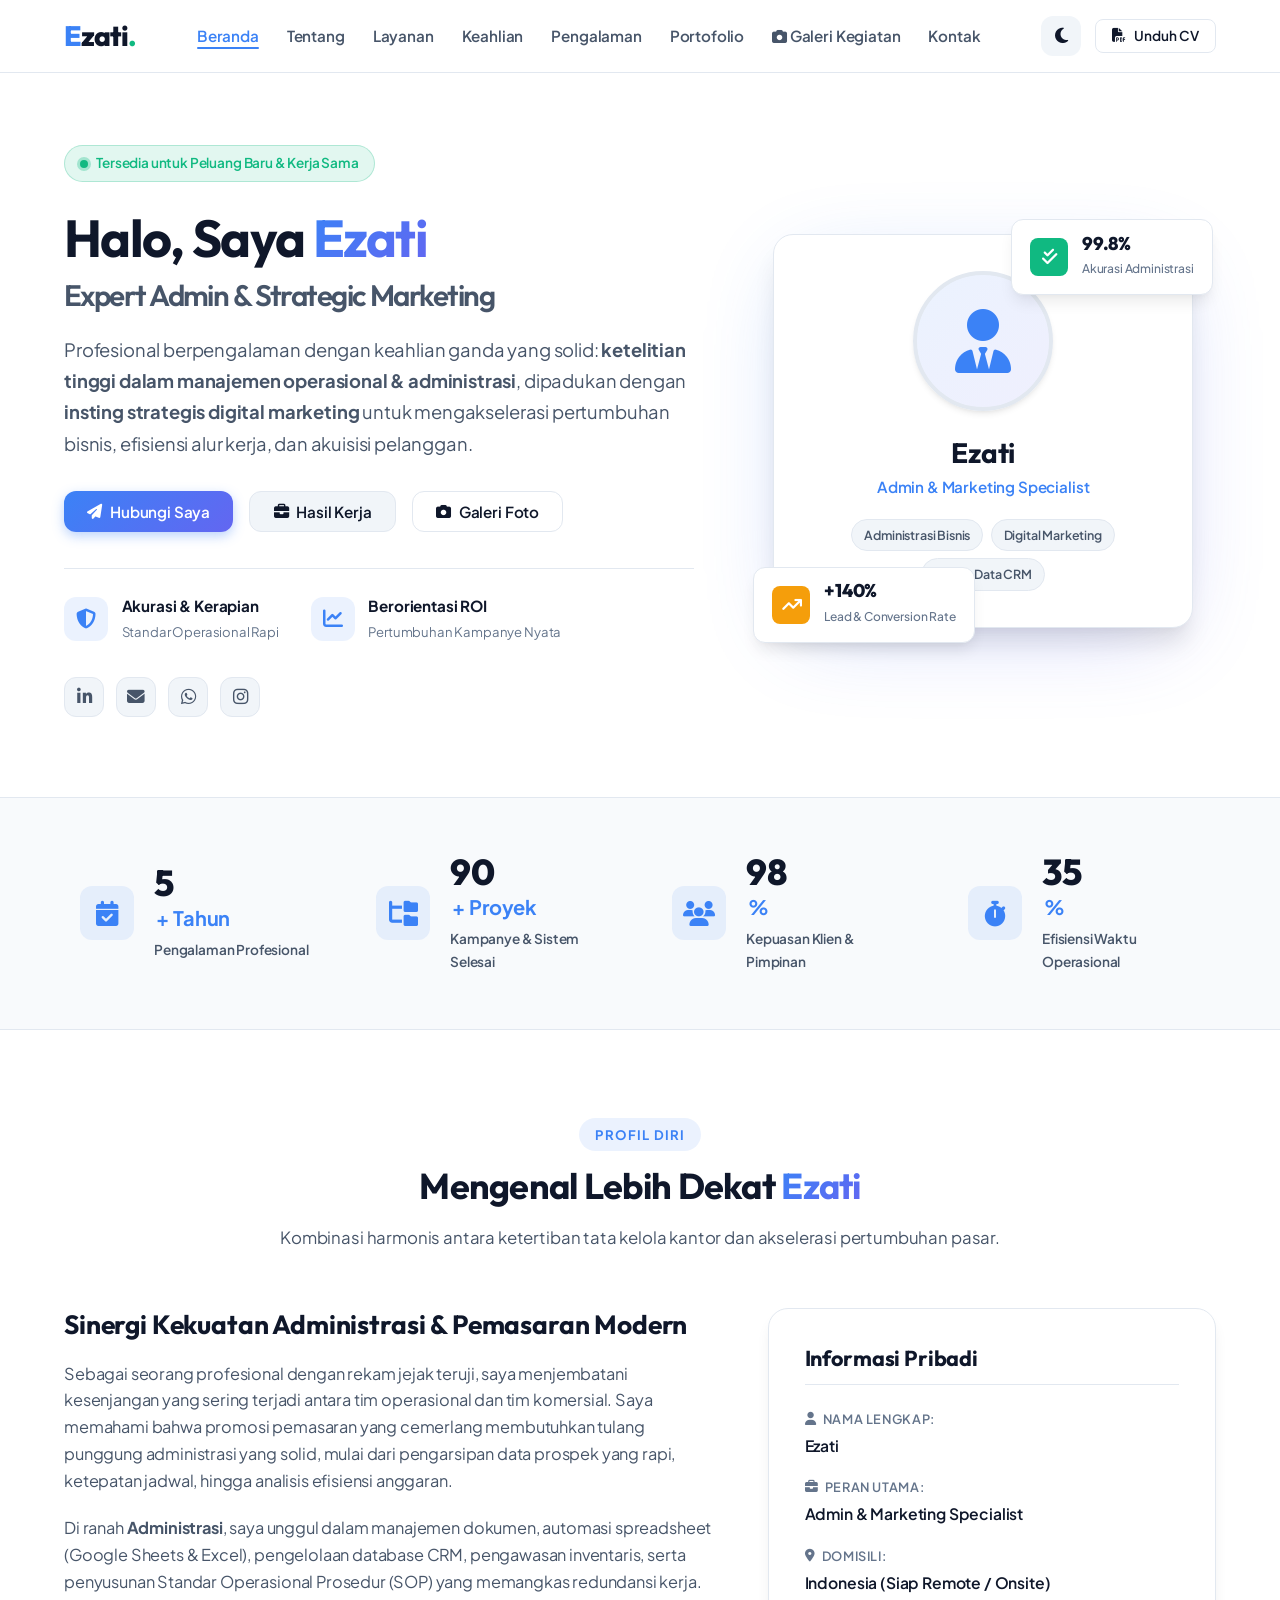
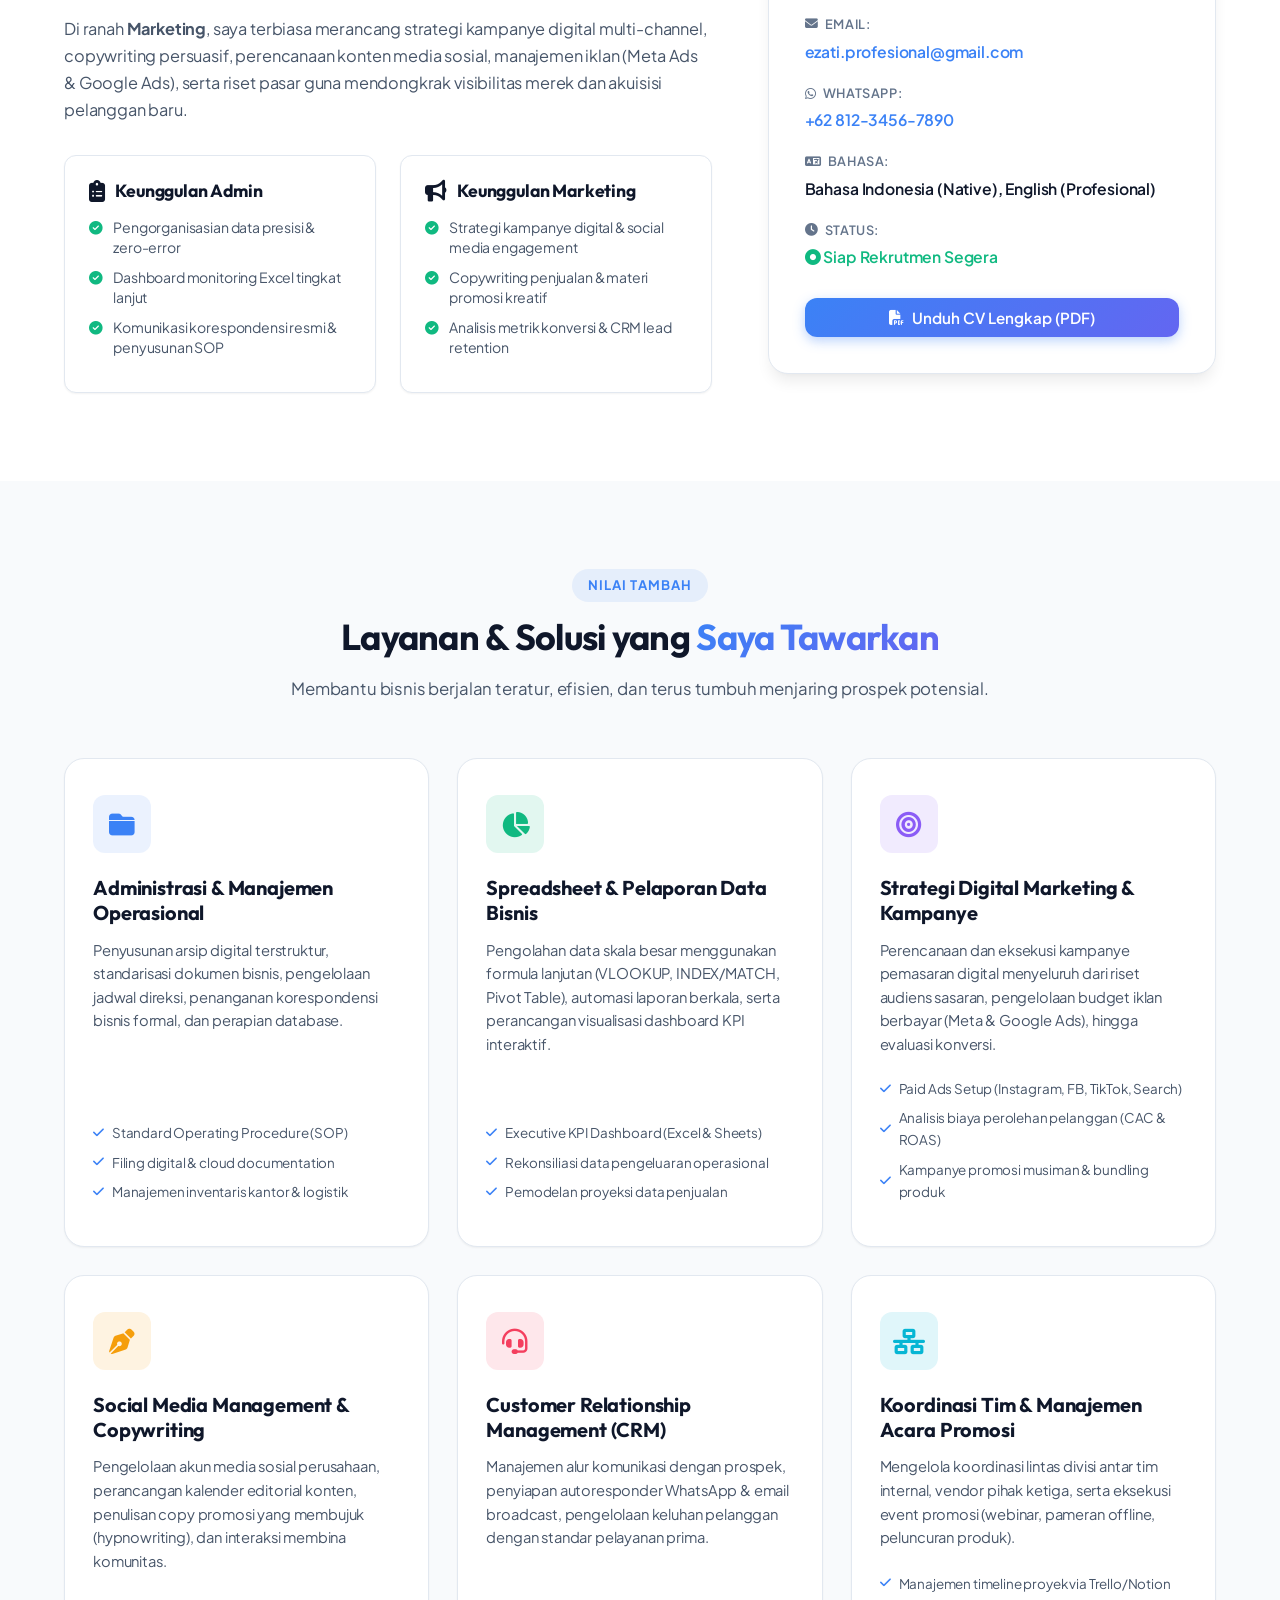
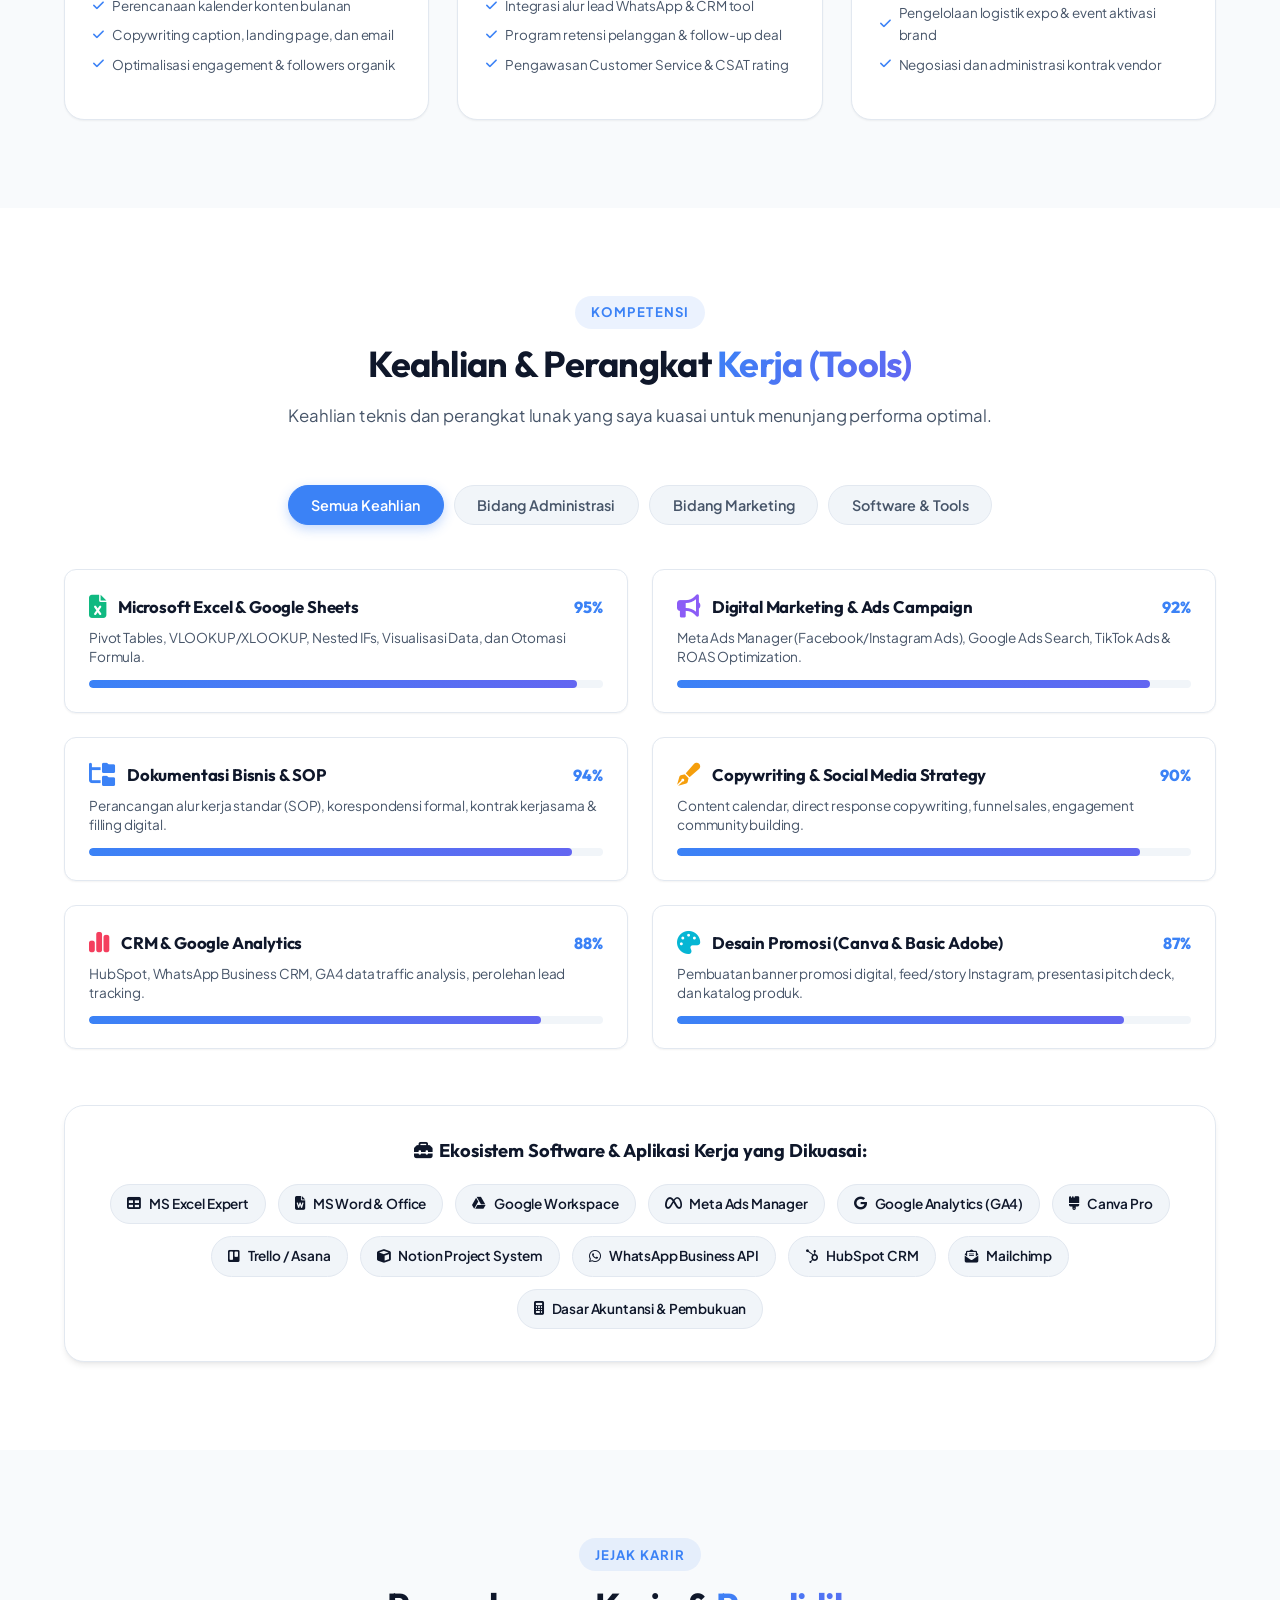
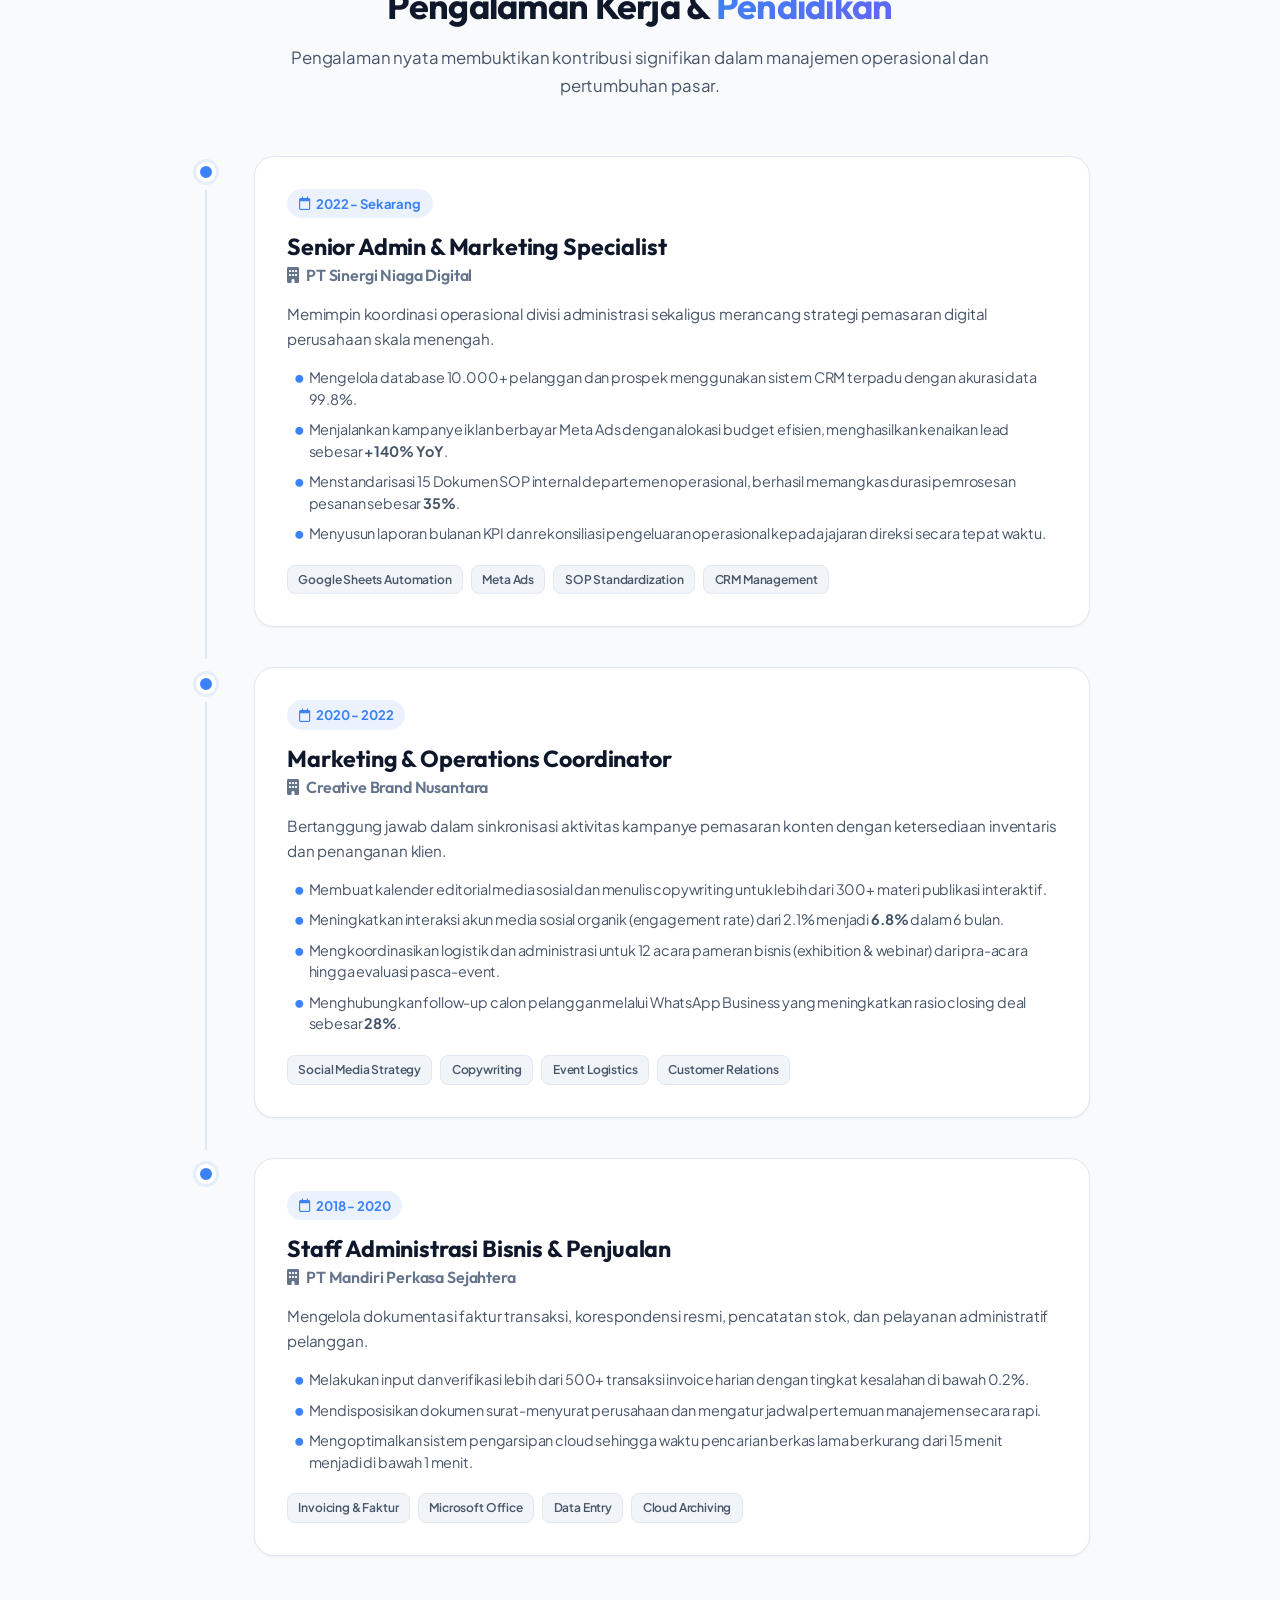
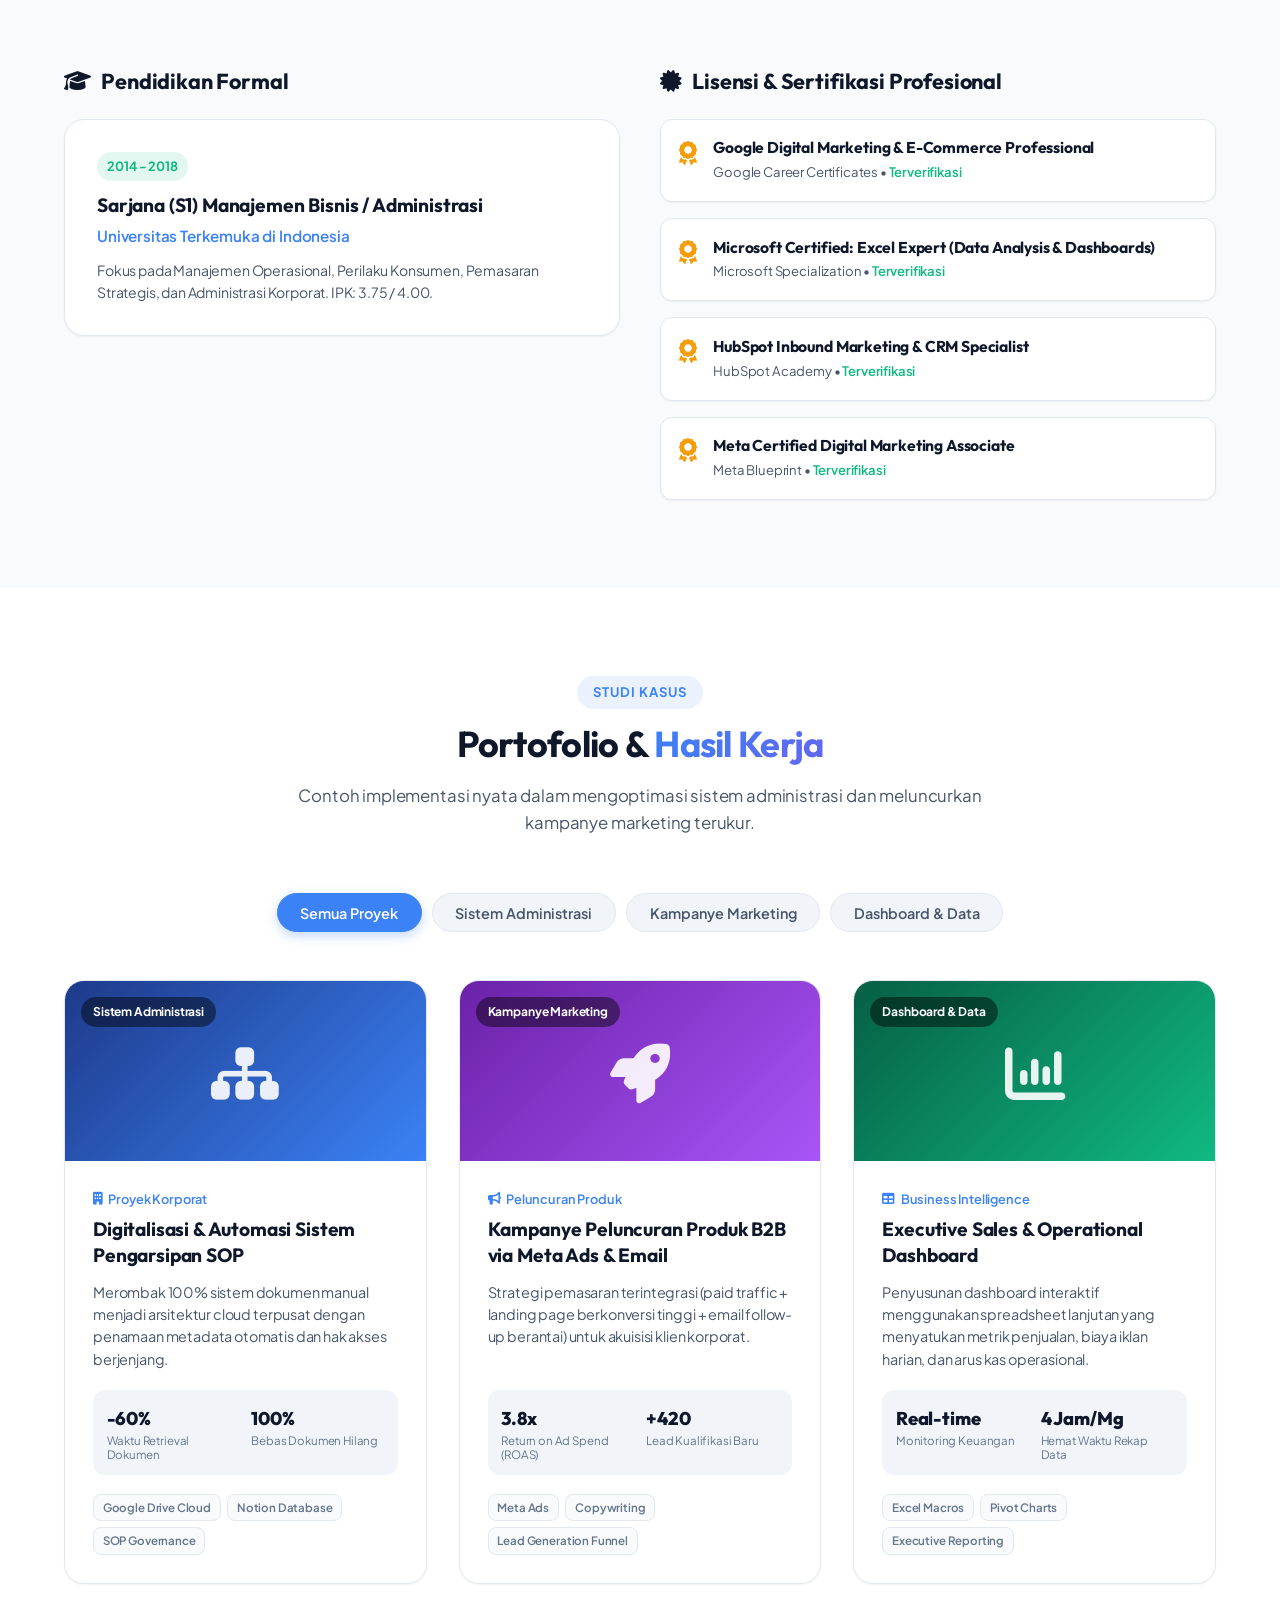
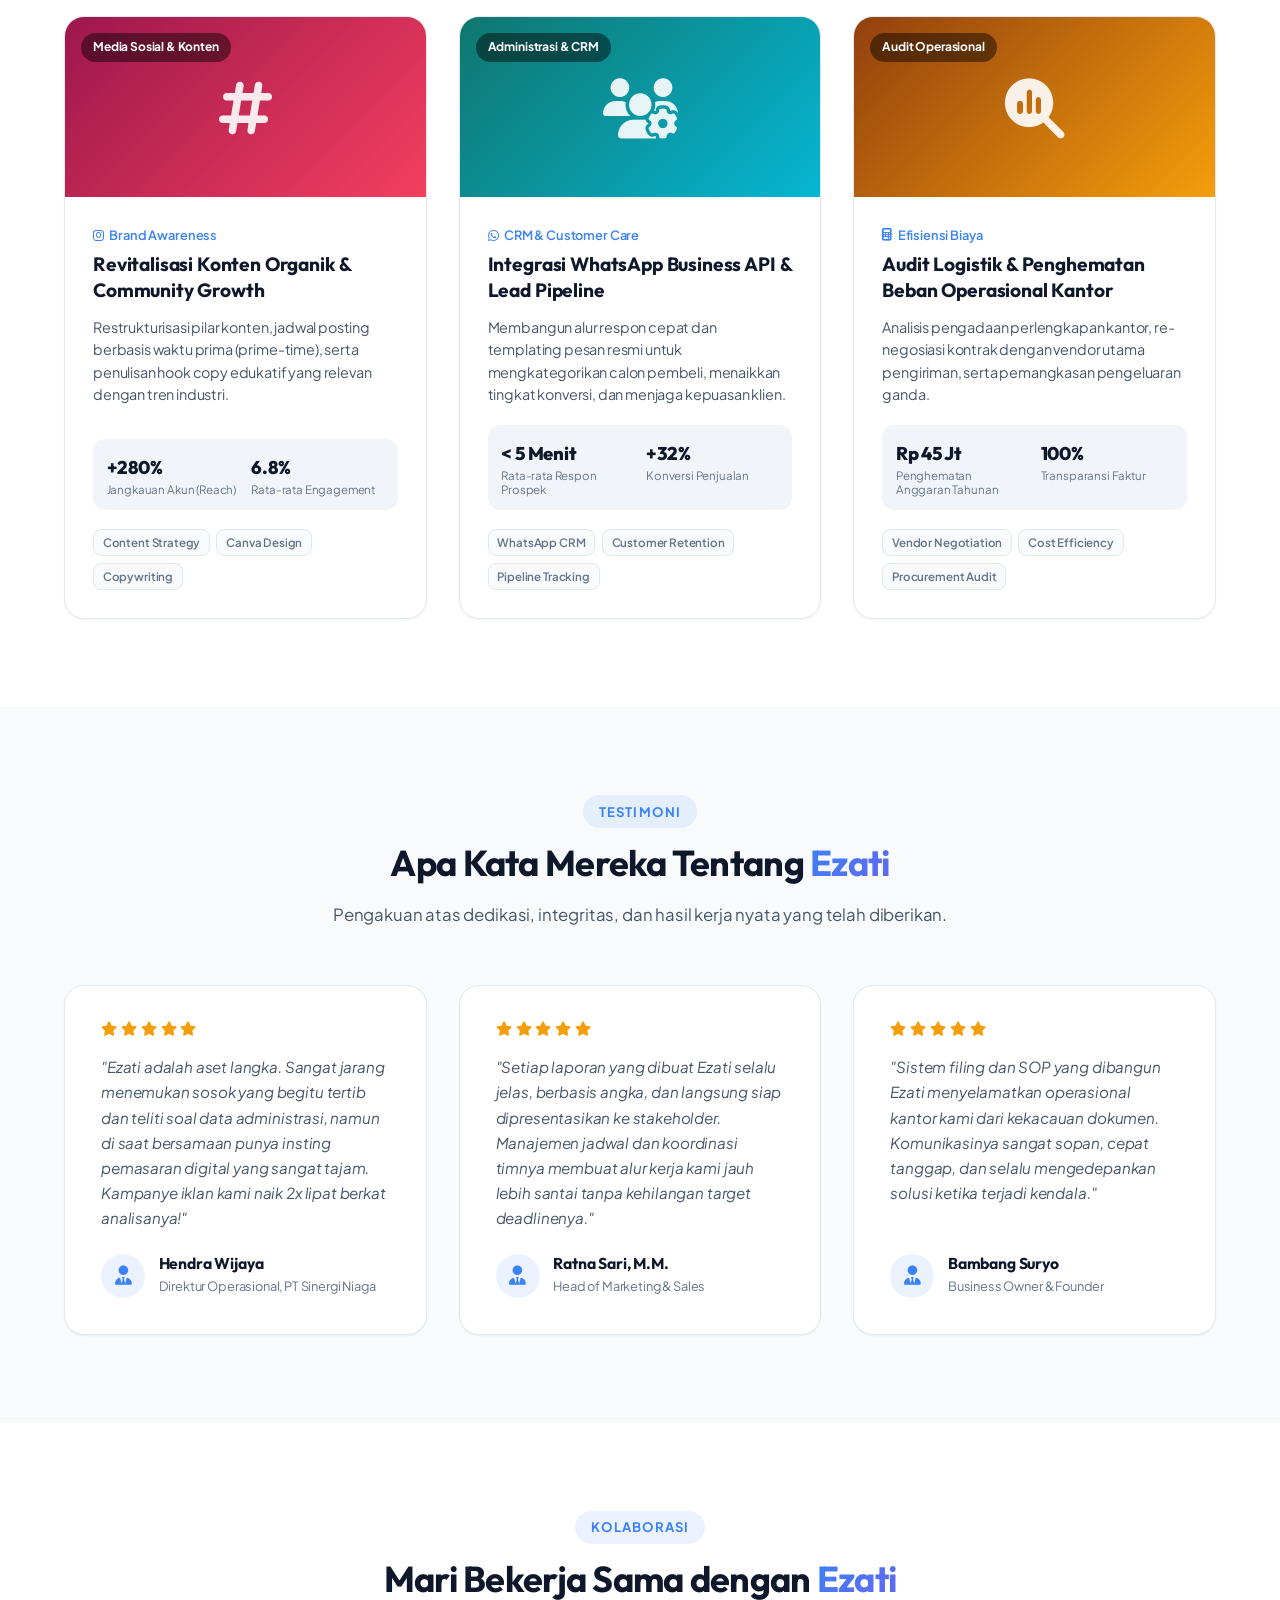
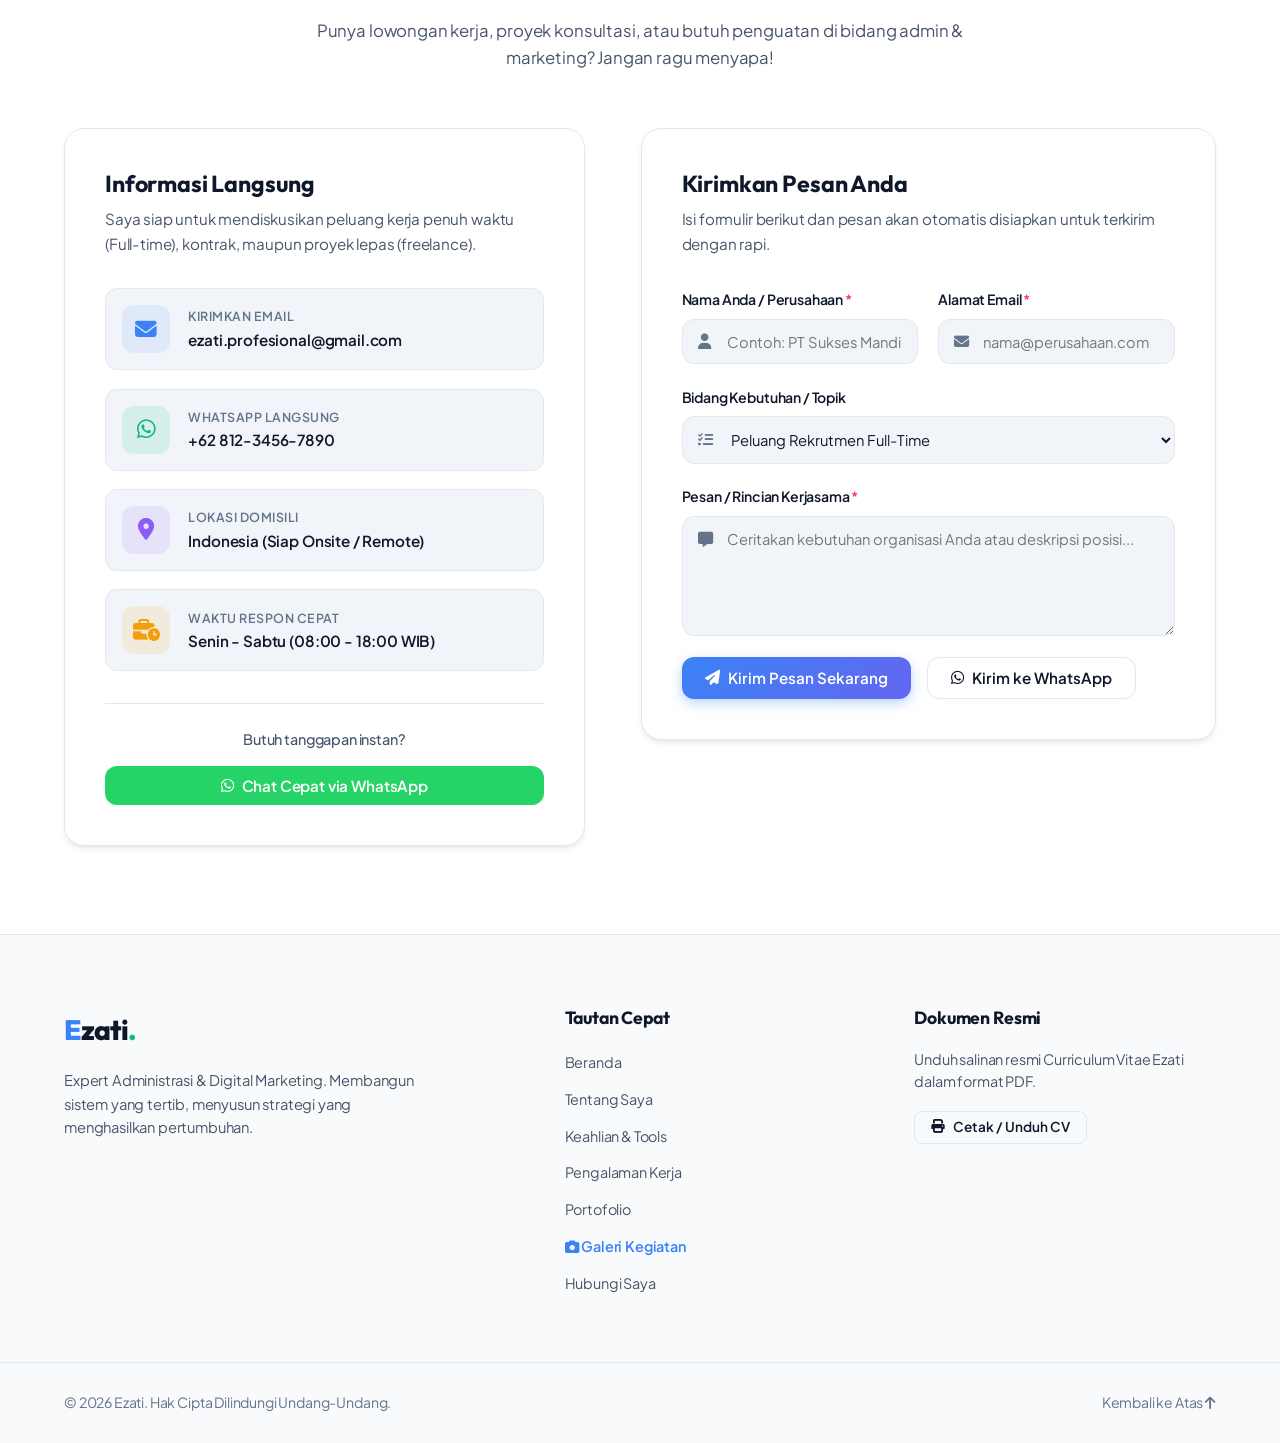
==== index.html @ 10acccd4 "Initial commit: Website CV & Galeri Kegiatan Ezati (Admin & Marketing Specialist)" ====
<!DOCTYPE html>
<html lang="id">
<head>
  <meta charset="UTF-8">
  <meta name="viewport" content="width=device-width, initial-scale=1.0">
  <meta name="description" content="Curriculum Vitae & Portofolio Profesional Ezati - Expert Bidang Administrasi dan Digital Marketing.">
  <meta name="keywords" content="Ezati, CV Ezati, Admin Specialist, Marketing Expert, Portofolio Admin, Digital Marketing Indonesia">
  <meta name="author" content="Ezati">
  <title>Ezati | Expert Admin & Marketing Specialist</title>

  <!-- Favicon -->
  <link rel="icon" href="data:image/svg+xml,<svg xmlns=%22http://www.w3.org/2000/svg%22 viewBox=%220 0 100 100%22><text y=%22.9em%22 font-size=%2290%22>💼</text></svg>">

  <!-- Google Fonts: Plus Jakarta Sans & Outfit -->
  <link rel="preconnect" href="https://fonts.googleapis.com">
  <link rel="preconnect" href="https://fonts.gstatic.com" crossorigin>
  <link href="https://fonts.googleapis.com/css2?family=Outfit:wght@500;600;700;800&family=Plus+Jakarta+Sans:wght@300;400;500;600;700&display=swap" rel="stylesheet">

  <!-- Font Awesome Icons CDN -->
  <link rel="stylesheet" href="https://cdnjs.cloudflare.com/ajax/libs/font-awesome/6.5.1/css/all.min.css" integrity="sha512-DTOQO9RWCH3ppGqcWaEA1BIZOC6xxalwEsw9c2QQeAIftl+Vegovlnee1c9QX4TctnWMn13TZye+giMm8e2LwA==" crossorigin="anonymous" referrerpolicy="no-referrer" />

  <!-- Custom CSS -->
  <link rel="stylesheet" href="css/style.css">
</head>
<body data-theme="light">

  <!-- Reading Progress Bar -->
  <div id="scroll-progress" class="scroll-progress"></div>

  <!-- Navbar -->
  <header class="header" id="header">
    <div class="container nav-container">
      <a href="#hero" class="brand-logo">
        <span class="logo-accent">E</span>zati<span class="logo-dot">.</span>
      </a>

      <!-- Navigation Links -->
      <nav class="nav-menu" id="nav-menu">
        <ul class="nav-list">
          <li class="nav-item"><a href="#hero" class="nav-link active">Beranda</a></li>
          <li class="nav-item"><a href="#tentang" class="nav-link">Tentang</a></li>
          <li class="nav-item"><a href="#layanan" class="nav-link">Layanan</a></li>
          <li class="nav-item"><a href="#keahlian" class="nav-link">Keahlian</a></li>
          <li class="nav-item"><a href="#pengalaman" class="nav-link">Pengalaman</a></li>
          <li class="nav-item"><a href="#portofolio" class="nav-link">Portofolio</a></li>
          <li class="nav-item"><a href="galeri.html" class="nav-link"><i class="fa-solid fa-camera"></i> Galeri Kegiatan</a></li>
          <li class="nav-item"><a href="#kontak" class="nav-link">Kontak</a></li>
        </ul>
      </nav>

      <!-- Action Buttons & Theme Switch -->
      <div class="nav-actions">
        <button id="theme-toggle" class="theme-toggle-btn" aria-label="Ganti Mode Gelap/Terang" title="Ubah Tema">
          <i class="fa-solid fa-moon icon-moon"></i>
          <i class="fa-solid fa-sun icon-sun"></i>
        </button>

        <button onclick="window.print()" class="btn btn-outline btn-sm print-cv-btn" title="Cetak atau Unduh PDF">
          <i class="fa-solid fa-file-pdf"></i>
          <span>Unduh CV</span>
        </button>

        <button class="menu-toggle-btn" id="menu-toggle" aria-label="Toggle menu navigasi">
          <i class="fa-solid fa-bars icon-bars"></i>
          <i class="fa-solid fa-xmark icon-close"></i>
        </button>
      </div>
    </div>
  </header>

  <main>
    <!-- Hero Section -->
    <section class="section hero" id="hero">
      <div class="container hero-container">
        <div class="hero-content">
          <div class="badge-status">
            <span class="status-indicator"></span>
            <span>Tersedia untuk Peluang Baru & Kerja Sama</span>
          </div>

          <h1 class="hero-title">
            Halo, Saya <span class="gradient-text">Ezati</span><br>
            <span class="title-sub">Expert Admin & Strategic Marketing</span>
          </h1>

          <p class="hero-description">
            Profesional berpengalaman dengan keahlian ganda yang solid: <strong>ketelitian tinggi dalam manajemen operasional & administrasi</strong>, dipadukan dengan <strong>insting strategis digital marketing</strong> untuk mengakselerasi pertumbuhan bisnis, efisiensi alur kerja, dan akuisisi pelanggan.
          </p>

          <div class="hero-cta">
            <a href="#kontak" class="btn btn-primary">
              <i class="fa-solid fa-paper-plane"></i>
              <span>Hubungi Saya</span>
            </a>
            <a href="#portofolio" class="btn btn-secondary">
              <i class="fa-solid fa-briefcase"></i>
              <span>Hasil Kerja</span>
            </a>
            <a href="galeri.html" class="btn btn-outline">
              <i class="fa-solid fa-camera"></i>
              <span>Galeri Foto</span>
            </a>
            <button onclick="window.print()" class="btn btn-outline print-cv-mobile">
              <i class="fa-solid fa-download"></i>
              <span>Unduh CV (PDF)</span>
            </button>
          </div>

          <!-- Hero Highlights / Quick Stats -->
          <div class="hero-highlights">
            <div class="highlight-item">
              <div class="highlight-icon"><i class="fa-solid fa-shield-halved"></i></div>
              <div>
                <strong>Akurasi & Kerapian</strong>
                <span>Standar Operasional Rapi</span>
              </div>
            </div>
            <div class="highlight-item">
              <div class="highlight-icon"><i class="fa-solid fa-chart-line"></i></div>
              <div>
                <strong>Berorientasi ROI</strong>
                <span>Pertumbuhan Kampanye Nyata</span>
              </div>
            </div>
          </div>

          <!-- Social Links -->
          <div class="social-links hero-social">
            <a href="https://linkedin.com" target="_blank" rel="noopener" aria-label="LinkedIn" title="LinkedIn Ezati"><i class="fa-brands fa-linkedin-in"></i></a>
            <a href="mailto:ezati.profesional@gmail.com" aria-label="Email" title="Email Ezati"><i class="fa-solid fa-envelope"></i></a>
            <a href="https://wa.me/6281234567890" target="_blank" rel="noopener" aria-label="WhatsApp" title="WhatsApp Ezati"><i class="fa-brands fa-whatsapp"></i></a>
            <a href="https://instagram.com" target="_blank" rel="noopener" aria-label="Instagram" title="Instagram Ezati"><i class="fa-brands fa-instagram"></i></a>
          </div>
        </div>

        <!-- Hero Visual / Avatar Card -->
        <div class="hero-visual">
          <div class="avatar-card-wrapper">
            <div class="avatar-backdrop"></div>
            <div class="avatar-card">
              <div class="avatar-graphic">
                <div class="avatar-circle">
                  <i class="fa-solid fa-user-tie avatar-placeholder-icon"></i>
                </div>
              </div>
              <div class="avatar-info">
                <h2 class="avatar-name">Ezati</h2>
                <p class="avatar-role">Admin & Marketing Specialist</p>
                <div class="avatar-tags">
                  <span class="tag">Administrasi Bisnis</span>
                  <span class="tag">Digital Marketing</span>
                  <span class="tag">SOP & Data CRM</span>
                </div>
              </div>
            </div>

            <!-- Floating Badges -->
            <div class="floating-badge badge-top-right">
              <div class="badge-icon bg-emerald"><i class="fa-solid fa-check-double"></i></div>
              <div class="badge-text">
                <span class="badge-number">99.8%</span>
                <span class="badge-label">Akurasi Administrasi</span>
              </div>
            </div>

            <div class="floating-badge badge-bottom-left">
              <div class="badge-icon bg-amber"><i class="fa-solid fa-arrow-trend-up"></i></div>
              <div class="badge-text">
                <span class="badge-number">+140%</span>
                <span class="badge-label">Lead & Conversion Rate</span>
              </div>
            </div>
          </div>
        </div>
      </div>
    </section>

    <!-- Stat Counter Section -->
    <section class="section stats-bar">
      <div class="container stats-grid">
        <div class="stat-card">
          <div class="stat-icon"><i class="fa-solid fa-calendar-check"></i></div>
          <div class="stat-info">
            <h3 class="stat-number" data-target="5">0</h3>
            <span class="stat-suffix">+ Tahun</span>
            <p class="stat-label">Pengalaman Profesional</p>
          </div>
        </div>
        <div class="stat-card">
          <div class="stat-icon"><i class="fa-solid fa-folder-tree"></i></div>
          <div class="stat-info">
            <h3 class="stat-number" data-target="90">0</h3>
            <span class="stat-suffix">+ Proyek</span>
            <p class="stat-label">Kampanye & Sistem Selesai</p>
          </div>
        </div>
        <div class="stat-card">
          <div class="stat-icon"><i class="fa-solid fa-users"></i></div>
          <div class="stat-info">
            <h3 class="stat-number" data-target="98">0</h3>
            <span class="stat-suffix">%</span>
            <p class="stat-label">Kepuasan Klien & Pimpinan</p>
          </div>
        </div>
        <div class="stat-card">
          <div class="stat-icon"><i class="fa-solid fa-stopwatch"></i></div>
          <div class="stat-info">
            <h3 class="stat-number" data-target="35">0</h3>
            <span class="stat-suffix">%</span>
            <p class="stat-label">Efisiensi Waktu Operasional</p>
          </div>
        </div>
      </div>
    </section>

    <!-- About Section (Tentang Saya) -->
    <section class="section tentang" id="tentang">
      <div class="container">
        <div class="section-header">
          <span class="section-tag">Profil Diri</span>
          <h2 class="section-title">Mengenal Lebih Dekat <span class="gradient-text">Ezati</span></h2>
          <p class="section-subtitle">Kombinasi harmonis antara ketertiban tata kelola kantor dan akselerasi pertumbuhan pasar.</p>
        </div>

        <div class="about-grid">
          <div class="about-narrative">
            <h3 class="narrative-heading">
              Sinergi Kekuatan Administrasi & Pemasaran Modern
            </h3>
            <p>
              Sebagai seorang profesional dengan rekam jejak teruji, saya menjembatani kesenjangan yang sering terjadi antara tim operasional dan tim komersial. Saya memahami bahwa promosi pemasaran yang cemerlang membutuhkan tulang punggung administrasi yang solid, mulai dari pengarsipan data prospek yang rapi, ketepatan jadwal, hingga analisis efisiensi anggaran.
            </p>
            <p>
              Di ranah <strong>Administrasi</strong>, saya unggul dalam manajemen dokumen, automasi spreadsheet (Google Sheets & Excel), pengelolaan database CRM, pengawasan inventaris, serta penyusunan Standar Operasional Prosedur (SOP) yang memangkas redundansi kerja.
            </p>
            <p>
              Di ranah <strong>Marketing</strong>, saya terbiasa merancang strategi kampanye digital multi-channel, copywriting persuasif, perencanaan konten media sosial, manajemen iklan (Meta Ads & Google Ads), serta riset pasar guna mendongkrak visibilitas merek dan akuisisi pelanggan baru.
            </p>

            <div class="dual-strengths">
              <div class="strength-card">
                <div class="strength-head">
                  <i class="fa-solid fa-clipboard-list text-primary"></i>
                  <h4>Keunggulan Admin</h4>
                </div>
                <ul>
                  <li><i class="fa-solid fa-circle-check"></i> Pengorganisasian data presisi & zero-error</li>
                  <li><i class="fa-solid fa-circle-check"></i> Dashboard monitoring Excel tingkat lanjut</li>
                  <li><i class="fa-solid fa-circle-check"></i> Komunikasi korespondensi resmi & penyusunan SOP</li>
                </ul>
              </div>

              <div class="strength-card">
                <div class="strength-head">
                  <i class="fa-solid fa-bullhorn text-secondary"></i>
                  <h4>Keunggulan Marketing</h4>
                </div>
                <ul>
                  <li><i class="fa-solid fa-circle-check"></i> Strategi kampanye digital & social media engagement</li>
                  <li><i class="fa-solid fa-circle-check"></i> Copywriting penjualan & materi promosi kreatif</li>
                  <li><i class="fa-solid fa-circle-check"></i> Analisis metrik konversi & CRM lead retention</li>
                </ul>
              </div>
            </div>
          </div>

          <div class="about-meta-card">
            <div class="meta-card-inner">
              <h3 class="meta-title">Informasi Pribadi</h3>
              <ul class="meta-list">
                <li>
                  <span class="meta-label"><i class="fa-solid fa-user"></i> Nama Lengkap:</span>
                  <span class="meta-value">Ezati</span>
                </li>
                <li>
                  <span class="meta-label"><i class="fa-solid fa-briefcase"></i> Peran Utama:</span>
                  <span class="meta-value">Admin & Marketing Specialist</span>
                </li>
                <li>
                  <span class="meta-label"><i class="fa-solid fa-location-dot"></i> Domisili:</span>
                  <span class="meta-value">Indonesia (Siap Remote / Onsite)</span>
                </li>
                <li>
                  <span class="meta-label"><i class="fa-solid fa-envelope"></i> Email:</span>
                  <span class="meta-value"><a href="mailto:ezati.profesional@gmail.com">ezati.profesional@gmail.com</a></span>
                </li>
                <li>
                  <span class="meta-label"><i class="fa-brands fa-whatsapp"></i> WhatsApp:</span>
                  <span class="meta-value"><a href="https://wa.me/6281234567890">+62 812-3456-7890</a></span>
                </li>
                <li>
                  <span class="meta-label"><i class="fa-solid fa-language"></i> Bahasa:</span>
                  <span class="meta-value">Bahasa Indonesia (Native), English (Profesional)</span>
                </li>
                <li>
                  <span class="meta-label"><i class="fa-solid fa-clock"></i> Status:</span>
                  <span class="meta-value text-success font-bold"><i class="fa-solid fa-circle-dot"></i> Siap Rekrutmen Segera</span>
                </li>
              </ul>

              <div class="meta-cv-action">
                <button onclick="window.print()" class="btn btn-primary btn-block">
                  <i class="fa-solid fa-file-pdf"></i> Unduh CV Lengkap (PDF)
                </button>
              </div>
            </div>
          </div>
        </div>
      </div>
    </section>

    <!-- Services / Layanan Section -->
    <section class="section layanan bg-light" id="layanan">
      <div class="container">
        <div class="section-header">
          <span class="section-tag">Nilai Tambah</span>
          <h2 class="section-title">Layanan & Solusi yang <span class="gradient-text">Saya Tawarkan</span></h2>
          <p class="section-subtitle">Membantu bisnis berjalan teratur, efisien, dan terus tumbuh menjaring prospek potensial.</p>
        </div>

        <div class="services-grid">
          <!-- Service 1 -->
          <div class="service-card">
            <div class="service-icon-wrapper bg-blue-subtle">
              <i class="fa-solid fa-folder-closed service-icon text-blue"></i>
            </div>
            <h3 class="service-title">Administrasi & Manajemen Operasional</h3>
            <p class="service-desc">
              Penyusunan arsip digital terstruktur, standarisasi dokumen bisnis, pengelolaan jadwal direksi, penanganan korespondensi bisnis formal, dan perapian database.
            </p>
            <ul class="service-points">
              <li><i class="fa-solid fa-check"></i> Standard Operating Procedure (SOP)</li>
              <li><i class="fa-solid fa-check"></i> Filing digital & cloud documentation</li>
              <li><i class="fa-solid fa-check"></i> Manajemen inventaris kantor & logistik</li>
            </ul>
          </div>

          <!-- Service 2 -->
          <div class="service-card">
            <div class="service-icon-wrapper bg-emerald-subtle">
              <i class="fa-solid fa-chart-pie service-icon text-emerald"></i>
            </div>
            <h3 class="service-title">Spreadsheet & Pelaporan Data Bisnis</h3>
            <p class="service-desc">
              Pengolahan data skala besar menggunakan formula lanjutan (VLOOKUP, INDEX/MATCH, Pivot Table), automasi laporan berkala, serta perancangan visualisasi dashboard KPI interaktif.
            </p>
            <ul class="service-points">
              <li><i class="fa-solid fa-check"></i> Executive KPI Dashboard (Excel & Sheets)</li>
              <li><i class="fa-solid fa-check"></i> Rekonsiliasi data pengeluaran operasional</li>
              <li><i class="fa-solid fa-check"></i> Pemodelan proyeksi data penjualan</li>
            </ul>
          </div>

          <!-- Service 3 -->
          <div class="service-card">
            <div class="service-icon-wrapper bg-purple-subtle">
              <i class="fa-solid fa-bullseye service-icon text-purple"></i>
            </div>
            <h3 class="service-title">Strategi Digital Marketing & Kampanye</h3>
            <p class="service-desc">
              Perencanaan dan eksekusi kampanye pemasaran digital menyeluruh dari riset audiens sasaran, pengelolaan budget iklan berbayar (Meta & Google Ads), hingga evaluasi konversi.
            </p>
            <ul class="service-points">
              <li><i class="fa-solid fa-check"></i> Paid Ads Setup (Instagram, FB, TikTok, Search)</li>
              <li><i class="fa-solid fa-check"></i> Analisis biaya perolehan pelanggan (CAC & ROAS)</li>
              <li><i class="fa-solid fa-check"></i> Kampanye promosi musiman & bundling produk</li>
            </ul>
          </div>

          <!-- Service 4 -->
          <div class="service-card">
            <div class="service-icon-wrapper bg-amber-subtle">
              <i class="fa-solid fa-pen-nib service-icon text-amber"></i>
            </div>
            <h3 class="service-title">Social Media Management & Copywriting</h3>
            <p class="service-desc">
              Pengelolaan akun media sosial perusahaan, perancangan kalender editorial konten, penulisan copy promosi yang membujuk (hypnowriting), dan interaksi membina komunitas.
            </p>
            <ul class="service-points">
              <li><i class="fa-solid fa-check"></i> Perencanaan kalender konten bulanan</li>
              <li><i class="fa-solid fa-check"></i> Copywriting caption, landing page, dan email</li>
              <li><i class="fa-solid fa-check"></i> Optimalisasi engagement & followers organik</li>
            </ul>
          </div>

          <!-- Service 5 -->
          <div class="service-card">
            <div class="service-icon-wrapper bg-rose-subtle">
              <i class="fa-solid fa-headset service-icon text-rose"></i>
            </div>
            <h3 class="service-title">Customer Relationship Management (CRM)</h3>
            <p class="service-desc">
              Manajemen alur komunikasi dengan prospek, penyiapan autoresponder WhatsApp & email broadcast, pengelolaan keluhan pelanggan dengan standar pelayanan prima.
            </p>
            <ul class="service-points">
              <li><i class="fa-solid fa-check"></i> Integrasi alur lead WhatsApp & CRM tool</li>
              <li><i class="fa-solid fa-check"></i> Program retensi pelanggan & follow-up deal</li>
              <li><i class="fa-solid fa-check"></i> Pengawasan Customer Service & CSAT rating</li>
            </ul>
          </div>

          <!-- Service 6 -->
          <div class="service-card">
            <div class="service-icon-wrapper bg-cyan-subtle">
              <i class="fa-solid fa-network-wired service-icon text-cyan"></i>
            </div>
            <h3 class="service-title">Koordinasi Tim & Manajemen Acara Promosi</h3>
            <p class="service-desc">
              Mengelola koordinasi lintas divisi antar tim internal, vendor pihak ketiga, serta eksekusi event promosi (webinar, pameran offline, peluncuran produk).
            </p>
            <ul class="service-points">
              <li><i class="fa-solid fa-check"></i> Manajemen timeline proyek via Trello/Notion</li>
              <li><i class="fa-solid fa-check"></i> Pengelolaan logistik expo & event aktivasi brand</li>
              <li><i class="fa-solid fa-check"></i> Negosiasi dan administrasi kontrak vendor</li>
            </ul>
          </div>
        </div>
      </div>
    </section>

    <!-- Skills Section (Keahlian & Tools) -->
    <section class="section keahlian" id="keahlian">
      <div class="container">
        <div class="section-header">
          <span class="section-tag">Kompetensi</span>
          <h2 class="section-title">Keahlian & Perangkat <span class="gradient-text">Kerja (Tools)</span></h2>
          <p class="section-subtitle">Keahlian teknis dan perangkat lunak yang saya kuasai untuk menunjang performa optimal.</p>
        </div>

        <div class="skills-filter-nav">
          <button class="skill-tab-btn active" data-filter="all">Semua Keahlian</button>
          <button class="skill-tab-btn" data-filter="admin">Bidang Administrasi</button>
          <button class="skill-tab-btn" data-filter="marketing">Bidang Marketing</button>
          <button class="skill-tab-btn" data-filter="tools">Software & Tools</button>
        </div>

        <div class="skills-container-grid">
          <!-- Admin Skill 1 -->
          <div class="skill-card-item" data-category="admin">
            <div class="skill-card-header">
              <div class="skill-info">
                <i class="fa-solid fa-file-excel skill-badge-icon text-emerald"></i>
                <h4 class="skill-name">Microsoft Excel & Google Sheets</h4>
              </div>
              <span class="skill-percent">95%</span>
            </div>
            <p class="skill-detail">Pivot Tables, VLOOKUP/XLOOKUP, Nested IFs, Visualisasi Data, dan Otomasi Formula.</p>
            <div class="skill-progress-bar">
              <div class="skill-progress-fill" style="width: 95%;"></div>
            </div>
          </div>

          <!-- Marketing Skill 1 -->
          <div class="skill-card-item" data-category="marketing">
            <div class="skill-card-header">
              <div class="skill-info">
                <i class="fa-solid fa-bullhorn skill-badge-icon text-purple"></i>
                <h4 class="skill-name">Digital Marketing & Ads Campaign</h4>
              </div>
              <span class="skill-percent">92%</span>
            </div>
            <p class="skill-detail">Meta Ads Manager (Facebook/Instagram Ads), Google Ads Search, TikTok Ads & ROAS Optimization.</p>
            <div class="skill-progress-bar">
              <div class="skill-progress-fill" style="width: 92%;"></div>
            </div>
          </div>

          <!-- Admin Skill 2 -->
          <div class="skill-card-item" data-category="admin">
            <div class="skill-card-header">
              <div class="skill-info">
                <i class="fa-solid fa-folder-tree skill-badge-icon text-blue"></i>
                <h4 class="skill-name">Dokumentasi Bisnis & SOP</h4>
              </div>
              <span class="skill-percent">94%</span>
            </div>
            <p class="skill-detail">Perancangan alur kerja standar (SOP), korespondensi formal, kontrak kerjasama & filling digital.</p>
            <div class="skill-progress-bar">
              <div class="skill-progress-fill" style="width: 94%;"></div>
            </div>
          </div>

          <!-- Marketing Skill 2 -->
          <div class="skill-card-item" data-category="marketing">
            <div class="skill-card-header">
              <div class="skill-info">
                <i class="fa-solid fa-pen-fancy skill-badge-icon text-amber"></i>
                <h4 class="skill-name">Copywriting & Social Media Strategy</h4>
              </div>
              <span class="skill-percent">90%</span>
            </div>
            <p class="skill-detail">Content calendar, direct response copywriting, funnel sales, engagement community building.</p>
            <div class="skill-progress-bar">
              <div class="skill-progress-fill" style="width: 90%;"></div>
            </div>
          </div>

          <!-- Tools 1 -->
          <div class="skill-card-item" data-category="tools">
            <div class="skill-card-header">
              <div class="skill-info">
                <i class="fa-solid fa-chart-simple skill-badge-icon text-rose"></i>
                <h4 class="skill-name">CRM & Google Analytics</h4>
              </div>
              <span class="skill-percent">88%</span>
            </div>
            <p class="skill-detail">HubSpot, WhatsApp Business CRM, GA4 data traffic analysis, perolehan lead tracking.</p>
            <div class="skill-progress-bar">
              <div class="skill-progress-fill" style="width: 88%;"></div>
            </div>
          </div>

          <!-- Tools 2 -->
          <div class="skill-card-item" data-category="tools">
            <div class="skill-card-header">
              <div class="skill-info">
                <i class="fa-solid fa-palette skill-badge-icon text-cyan"></i>
                <h4 class="skill-name">Desain Promosi (Canva & Basic Adobe)</h4>
              </div>
              <span class="skill-percent">87%</span>
            </div>
            <p class="skill-detail">Pembuatan banner promosi digital, feed/story Instagram, presentasi pitch deck, dan katalog produk.</p>
            <div class="skill-progress-bar">
              <div class="skill-progress-fill" style="width: 87%;"></div>
            </div>
          </div>
        </div>

        <!-- Tool Badges Cloud -->
        <div class="tools-cloud-box">
          <h4 class="tools-cloud-title"><i class="fa-solid fa-toolbox"></i> Ekosistem Software & Aplikasi Kerja yang Dikuasai:</h4>
          <div class="tools-badges">
            <span class="tool-pill"><i class="fa-solid fa-table"></i> MS Excel Expert</span>
            <span class="tool-pill"><i class="fa-solid fa-file-word"></i> MS Word & Office</span>
            <span class="tool-pill"><i class="fa-brands fa-google-drive"></i> Google Workspace</span>
            <span class="tool-pill"><i class="fa-brands fa-meta"></i> Meta Ads Manager</span>
            <span class="tool-pill"><i class="fa-brands fa-google"></i> Google Analytics (GA4)</span>
            <span class="tool-pill"><i class="fa-solid fa-brush"></i> Canva Pro</span>
            <span class="tool-pill"><i class="fa-brands fa-trello"></i> Trello / Asana</span>
            <span class="tool-pill"><i class="fa-solid fa-cube"></i> Notion Project System</span>
            <span class="tool-pill"><i class="fa-brands fa-whatsapp"></i> WhatsApp Business API</span>
            <span class="tool-pill"><i class="fa-brands fa-hubspot"></i> HubSpot CRM</span>
            <span class="tool-pill"><i class="fa-solid fa-envelope-open-text"></i> Mailchimp</span>
            <span class="tool-pill"><i class="fa-solid fa-calculator"></i> Dasar Akuntansi & Pembukuan</span>
          </div>
        </div>
      </div>
    </section>

    <!-- Experience & Education Section (Pengalaman & Pendidikan) -->
    <section class="section pengalaman bg-light" id="pengalaman">
      <div class="container">
        <div class="section-header">
          <span class="section-tag">Jejak Karir</span>
          <h2 class="section-title">Pengalaman Kerja & <span class="gradient-text">Pendidikan</span></h2>
          <p class="section-subtitle">Pengalaman nyata membuktikan kontribusi signifikan dalam manajemen operasional dan pertumbuhan pasar.</p>
        </div>

        <div class="timeline-container">
          <!-- Experience Item 1 -->
          <div class="timeline-item">
            <div class="timeline-marker">
              <div class="timeline-dot"></div>
              <div class="timeline-line"></div>
            </div>
            <div class="timeline-content">
              <div class="timeline-date"><i class="fa-regular fa-calendar"></i> 2022 - Sekarang</div>
              <h3 class="timeline-role">Senior Admin & Marketing Specialist</h3>
              <h4 class="timeline-company"><i class="fa-solid fa-building"></i> PT Sinergi Niaga Digital</h4>
              <p class="timeline-desc">
                Memimpin koordinasi operasional divisi administrasi sekaligus merancang strategi pemasaran digital perusahaan skala menengah.
              </p>
              <ul class="timeline-bullets">
                <li>Mengelola database 10.000+ pelanggan dan prospek menggunakan sistem CRM terpadu dengan akurasi data 99.8%.</li>
                <li>Menjalankan kampanye iklan berbayar Meta Ads dengan alokasi budget efisien, menghasilkan kenaikan lead sebesar <strong>+140% YoY</strong>.</li>
                <li>Menstandarisasi 15 Dokumen SOP internal departemen operasional, berhasil memangkas durasi pemrosesan pesanan sebesar <strong>35%</strong>.</li>
                <li>Menyusun laporan bulanan KPI dan rekonsiliasi pengeluaran operasional kepada jajaran direksi secara tepat waktu.</li>
              </ul>
              <div class="timeline-tags">
                <span>Google Sheets Automation</span>
                <span>Meta Ads</span>
                <span>SOP Standardization</span>
                <span>CRM Management</span>
              </div>
            </div>
          </div>

          <!-- Experience Item 2 -->
          <div class="timeline-item">
            <div class="timeline-marker">
              <div class="timeline-dot"></div>
              <div class="timeline-line"></div>
            </div>
            <div class="timeline-content">
              <div class="timeline-date"><i class="fa-regular fa-calendar"></i> 2020 - 2022</div>
              <h3 class="timeline-role">Marketing & Operations Coordinator</h3>
              <h4 class="timeline-company"><i class="fa-solid fa-building"></i> Creative Brand Nusantara</h4>
              <p class="timeline-desc">
                Bertanggung jawab dalam sinkronisasi aktivitas kampanye pemasaran konten dengan ketersediaan inventaris dan penanganan klien.
              </p>
              <ul class="timeline-bullets">
                <li>Membuat kalender editorial media sosial dan menulis copywriting untuk lebih dari 300+ materi publikasi interaktif.</li>
                <li>Meningkatkan interaksi akun media sosial organik (engagement rate) dari 2.1% menjadi <strong>6.8%</strong> dalam 6 bulan.</li>
                <li>Mengkoordinasikan logistik dan administrasi untuk 12 acara pameran bisnis (exhibition & webinar) dari pra-acara hingga evaluasi pasca-event.</li>
                <li>Menghubungkan follow-up calon pelanggan melalui WhatsApp Business yang meningkatkan rasio closing deal sebesar <strong>28%</strong>.</li>
              </ul>
              <div class="timeline-tags">
                <span>Social Media Strategy</span>
                <span>Copywriting</span>
                <span>Event Logistics</span>
                <span>Customer Relations</span>
              </div>
            </div>
          </div>

          <!-- Experience Item 3 -->
          <div class="timeline-item">
            <div class="timeline-marker">
              <div class="timeline-dot"></div>
              <div class="timeline-line"></div>
            </div>
            <div class="timeline-content">
              <div class="timeline-date"><i class="fa-regular fa-calendar"></i> 2018 - 2020</div>
              <h3 class="timeline-role">Staff Administrasi Bisnis & Penjualan</h3>
              <h4 class="timeline-company"><i class="fa-solid fa-building"></i> PT Mandiri Perkasa Sejahtera</h4>
              <p class="timeline-desc">
                Mengelola dokumentasi faktur transaksi, korespondensi resmi, pencatatan stok, dan pelayanan administratif pelanggan.
              </p>
              <ul class="timeline-bullets">
                <li>Melakukan input dan verifikasi lebih dari 500+ transaksi invoice harian dengan tingkat kesalahan di bawah 0.2%.</li>
                <li>Mendisposisikan dokumen surat-menyurat perusahaan dan mengatur jadwal pertemuan manajemen secara rapi.</li>
                <li>Mengoptimalkan sistem pengarsipan cloud sehingga waktu pencarian berkas lama berkurang dari 15 menit menjadi di bawah 1 menit.</li>
              </ul>
              <div class="timeline-tags">
                <span>Invoicing & Faktur</span>
                <span>Microsoft Office</span>
                <span>Data Entry</span>
                <span>Cloud Archiving</span>
              </div>
            </div>
          </div>
        </div>

        <!-- Education & Certifications Grid -->
        <div class="edu-cert-section">
          <div class="edu-column">
            <h3 class="block-title"><i class="fa-solid fa-graduation-cap"></i> Pendidikan Formal</h3>
            <div class="edu-card">
              <span class="edu-year">2014 - 2018</span>
              <h4 class="edu-degree">Sarjana (S1) Manajemen Bisnis / Administrasi</h4>
              <p class="edu-institution">Universitas Terkemuka di Indonesia</p>
              <p class="edu-desc">Fokus pada Manajemen Operasional, Perilaku Konsumen, Pemasaran Strategis, dan Administrasi Korporat. IPK: 3.75 / 4.00.</p>
            </div>
          </div>

          <div class="cert-column">
            <h3 class="block-title"><i class="fa-solid fa-certificate"></i> Lisensi & Sertifikasi Profesional</h3>
            <div class="cert-list">
              <div class="cert-item">
                <i class="fa-solid fa-award cert-icon"></i>
                <div class="cert-info">
                  <h4>Google Digital Marketing & E-Commerce Professional</h4>
                  <p>Google Career Certificates • <span>Terverifikasi</span></p>
                </div>
              </div>
              <div class="cert-item">
                <i class="fa-solid fa-award cert-icon"></i>
                <div class="cert-info">
                  <h4>Microsoft Certified: Excel Expert (Data Analysis & Dashboards)</h4>
                  <p>Microsoft Specialization • <span>Terverifikasi</span></p>
                </div>
              </div>
              <div class="cert-item">
                <i class="fa-solid fa-award cert-icon"></i>
                <div class="cert-info">
                  <h4>HubSpot Inbound Marketing & CRM Specialist</h4>
                  <p>HubSpot Academy • <span>Terverifikasi</span></p>
                </div>
              </div>
              <div class="cert-item">
                <i class="fa-solid fa-award cert-icon"></i>
                <div class="cert-info">
                  <h4>Meta Certified Digital Marketing Associate</h4>
                  <p>Meta Blueprint • <span>Terverifikasi</span></p>
                </div>
              </div>
            </div>
          </div>
        </div>
      </div>
    </section>

    <!-- Portfolio & Projects Section -->
    <section class="section portofolio" id="portofolio">
      <div class="container">
        <div class="section-header">
          <span class="section-tag">Studi Kasus</span>
          <h2 class="section-title">Portofolio & <span class="gradient-text">Hasil Kerja</span></h2>
          <p class="section-subtitle">Contoh implementasi nyata dalam mengoptimasi sistem administrasi dan meluncurkan kampanye marketing terukur.</p>
        </div>

        <!-- Filter Buttons -->
        <div class="portfolio-filter-nav">
          <button class="filter-btn active" data-filter="all">Semua Proyek</button>
          <button class="filter-btn" data-filter="admin-sys">Sistem Administrasi</button>
          <button class="filter-btn" data-filter="marketing-camp">Kampanye Marketing</button>
          <button class="filter-btn" data-filter="analytics">Dashboard & Data</button>
        </div>

        <!-- Portfolio Cards Grid -->
        <div class="portfolio-grid">
          <!-- Card 1 -->
          <div class="portfolio-card" data-category="admin-sys">
            <div class="portfolio-visual bg-gradient-admin">
              <div class="visual-badge">Sistem Administrasi</div>
              <div class="visual-art">
                <i class="fa-solid fa-sitemap"></i>
              </div>
            </div>
            <div class="portfolio-body">
              <span class="portfolio-meta"><i class="fa-solid fa-building"></i> Proyek Korporat</span>
              <h3 class="portfolio-title">Digitalisasi & Automasi Sistem Pengarsipan SOP</h3>
              <p class="portfolio-desc">
                Merombak 100% sistem dokumen manual menjadi arsitektur cloud terpusat dengan penamaan metadata otomatis dan hak akses berjenjang.
              </p>
              <div class="portfolio-impact">
                <div class="impact-stat">
                  <strong>-60%</strong>
                  <span>Waktu Retrieval Dokumen</span>
                </div>
                <div class="impact-stat">
                  <strong>100%</strong>
                  <span>Bebas Dokumen Hilang</span>
                </div>
              </div>
              <div class="portfolio-tags">
                <span>Google Drive Cloud</span>
                <span>Notion Database</span>
                <span>SOP Governance</span>
              </div>
            </div>
          </div>

          <!-- Card 2 -->
          <div class="portfolio-card" data-category="marketing-camp">
            <div class="portfolio-visual bg-gradient-marketing">
              <div class="visual-badge">Kampanye Marketing</div>
              <div class="visual-art">
                <i class="fa-solid fa-rocket"></i>
              </div>
            </div>
            <div class="portfolio-body">
              <span class="portfolio-meta"><i class="fa-solid fa-bullhorn"></i> Peluncuran Produk</span>
              <h3 class="portfolio-title">Kampanye Peluncuran Produk B2B via Meta Ads & Email</h3>
              <p class="portfolio-desc">
                Strategi pemasaran terintegrasi (paid traffic + landing page berkonversi tinggi + email follow-up berantai) untuk akuisisi klien korporat.
              </p>
              <div class="portfolio-impact">
                <div class="impact-stat">
                  <strong>3.8x</strong>
                  <span>Return on Ad Spend (ROAS)</span>
                </div>
                <div class="impact-stat">
                  <strong>+420</strong>
                  <span>Lead Kualifikasi Baru</span>
                </div>
              </div>
              <div class="portfolio-tags">
                <span>Meta Ads</span>
                <span>Copywriting</span>
                <span>Lead Generation Funnel</span>
              </div>
            </div>
          </div>

          <!-- Card 3 -->
          <div class="portfolio-card" data-category="analytics">
            <div class="portfolio-visual bg-gradient-data">
              <div class="visual-badge">Dashboard & Data</div>
              <div class="visual-art">
                <i class="fa-solid fa-chart-column"></i>
              </div>
            </div>
            <div class="portfolio-body">
              <span class="portfolio-meta"><i class="fa-solid fa-table"></i> Business Intelligence</span>
              <h3 class="portfolio-title">Executive Sales & Operational Dashboard</h3>
              <p class="portfolio-desc">
                Penyusunan dashboard interaktif menggunakan spreadsheet lanjutan yang menyatukan metrik penjualan, biaya iklan harian, dan arus kas operasional.
              </p>
              <div class="portfolio-impact">
                <div class="impact-stat">
                  <strong>Real-time</strong>
                  <span>Monitoring Keuangan</span>
                </div>
                <div class="impact-stat">
                  <strong>4 Jam/Mg</strong>
                  <span>Hemat Waktu Rekap Data</span>
                </div>
              </div>
              <div class="portfolio-tags">
                <span>Excel Macros</span>
                <span>Pivot Charts</span>
                <span>Executive Reporting</span>
              </div>
            </div>
          </div>

          <!-- Card 4 -->
          <div class="portfolio-card" data-category="marketing-camp">
            <div class="portfolio-visual bg-gradient-social">
              <div class="visual-badge">Media Sosial & Konten</div>
              <div class="visual-art">
                <i class="fa-solid fa-hashtag"></i>
              </div>
            </div>
            <div class="portfolio-body">
              <span class="portfolio-meta"><i class="fa-brands fa-instagram"></i> Brand Awareness</span>
              <h3 class="portfolio-title">Revitalisasi Konten Organik & Community Growth</h3>
              <p class="portfolio-desc">
                Restrukturisasi pilar konten, jadwal posting berbasis waktu prima (prime-time), serta penulisan hook copy edukatif yang relevan dengan tren industri.
              </p>
              <div class="portfolio-impact">
                <div class="impact-stat">
                  <strong>+280%</strong>
                  <span>Jangkauan Akun (Reach)</span>
                </div>
                <div class="impact-stat">
                  <strong>6.8%</strong>
                  <span>Rata-rata Engagement</span>
                </div>
              </div>
              <div class="portfolio-tags">
                <span>Content Strategy</span>
                <span>Canva Design</span>
                <span>Copywriting</span>
              </div>
            </div>
          </div>

          <!-- Card 5 -->
          <div class="portfolio-card" data-category="admin-sys">
            <div class="portfolio-visual bg-gradient-crm">
              <div class="visual-badge">Administrasi & CRM</div>
              <div class="visual-art">
                <i class="fa-solid fa-users-gear"></i>
              </div>
            </div>
            <div class="portfolio-body">
              <span class="portfolio-meta"><i class="fa-brands fa-whatsapp"></i> CRM & Customer Care</span>
              <h3 class="portfolio-title">Integrasi WhatsApp Business API & Lead Pipeline</h3>
              <p class="portfolio-desc">
                Membangun alur respon cepat dan templating pesan resmi untuk mengkategorikan calon pembeli, menaikkan tingkat konversi, dan menjaga kepuasan klien.
              </p>
              <div class="portfolio-impact">
                <div class="impact-stat">
                  <strong>&lt; 5 Menit</strong>
                  <span>Rata-rata Respon Prospek</span>
                </div>
                <div class="impact-stat">
                  <strong>+32%</strong>
                  <span>Konversi Penjualan</span>
                </div>
              </div>
              <div class="portfolio-tags">
                <span>WhatsApp CRM</span>
                <span>Customer Retention</span>
                <span>Pipeline Tracking</span>
              </div>
            </div>
          </div>

          <!-- Card 6 -->
          <div class="portfolio-card" data-category="analytics">
            <div class="portfolio-visual bg-gradient-audit">
              <div class="visual-badge">Audit Operasional</div>
              <div class="visual-art">
                <i class="fa-solid fa-magnifying-glass-chart"></i>
              </div>
            </div>
            <div class="portfolio-body">
              <span class="portfolio-meta"><i class="fa-solid fa-calculator"></i> Efisiensi Biaya</span>
              <h3 class="portfolio-title">Audit Logistik & Penghematan Beban Operasional Kantor</h3>
              <p class="portfolio-desc">
                Analisis pengadaan perlengkapan kantor, re-negosiasi kontrak dengan vendor utama pengiriman, serta pemangkasan pengeluaran ganda.
              </p>
              <div class="portfolio-impact">
                <div class="impact-stat">
                  <strong>Rp 45 Jt</strong>
                  <span>Penghematan Anggaran Tahunan</span>
                </div>
                <div class="impact-stat">
                  <strong>100%</strong>
                  <span>Transparansi Faktur</span>
                </div>
              </div>
              <div class="portfolio-tags">
                <span>Vendor Negotiation</span>
                <span>Cost Efficiency</span>
                <span>Procurement Audit</span>
              </div>
            </div>
          </div>
        </div>
      </div>
    </section>

    <!-- Testimonials / Rekomendasi Section -->
    <section class="section testimoni bg-light">
      <div class="container">
        <div class="section-header">
          <span class="section-tag">Testimoni</span>
          <h2 class="section-title">Apa Kata Mereka Tentang <span class="gradient-text">Ezati</span></h2>
          <p class="section-subtitle">Pengakuan atas dedikasi, integritas, dan hasil kerja nyata yang telah diberikan.</p>
        </div>

        <div class="testimonials-grid">
          <div class="testimonial-card">
            <div class="testi-rating">
              <i class="fa-solid fa-star"></i>
              <i class="fa-solid fa-star"></i>
              <i class="fa-solid fa-star"></i>
              <i class="fa-solid fa-star"></i>
              <i class="fa-solid fa-star"></i>
            </div>
            <p class="testi-text">
              "Ezati adalah aset langka. Sangat jarang menemukan sosok yang begitu tertib dan teliti soal data administrasi, namun di saat bersamaan punya insting pemasaran digital yang sangat tajam. Kampanye iklan kami naik 2x lipat berkat analisanya!"
            </p>
            <div class="testi-author">
              <div class="author-avatar"><i class="fa-solid fa-user-tie"></i></div>
              <div class="author-info">
                <h4>Hendra Wijaya</h4>
                <p>Direktur Operasional, PT Sinergi Niaga</p>
              </div>
            </div>
          </div>

          <div class="testimonial-card">
            <div class="testi-rating">
              <i class="fa-solid fa-star"></i>
              <i class="fa-solid fa-star"></i>
              <i class="fa-solid fa-star"></i>
              <i class="fa-solid fa-star"></i>
              <i class="fa-solid fa-star"></i>
            </div>
            <p class="testi-text">
              "Setiap laporan yang dibuat Ezati selalu jelas, berbasis angka, dan langsung siap dipresentasikan ke stakeholder. Manajemen jadwal dan koordinasi timnya membuat alur kerja kami jauh lebih santai tanpa kehilangan target deadlinenya."
            </p>
            <div class="testi-author">
              <div class="author-avatar"><i class="fa-solid fa-user-tie"></i></div>
              <div class="author-info">
                <h4>Ratna Sari, M.M.</h4>
                <p>Head of Marketing & Sales</p>
              </div>
            </div>
          </div>

          <div class="testimonial-card">
            <div class="testi-rating">
              <i class="fa-solid fa-star"></i>
              <i class="fa-solid fa-star"></i>
              <i class="fa-solid fa-star"></i>
              <i class="fa-solid fa-star"></i>
              <i class="fa-solid fa-star"></i>
            </div>
            <p class="testi-text">
              "Sistem filing dan SOP yang dibangun Ezati menyelamatkan operasional kantor kami dari kekacauan dokumen. Komunikasinya sangat sopan, cepat tanggap, dan selalu mengedepankan solusi ketika terjadi kendala."
            </p>
            <div class="testi-author">
              <div class="author-avatar"><i class="fa-solid fa-user-tie"></i></div>
              <div class="author-info">
                <h4>Bambang Suryo</h4>
                <p>Business Owner & Founder</p>
              </div>
            </div>
          </div>
        </div>
      </div>
    </section>

    <!-- Contact Section (Kontak & Formulir) -->
    <section class="section kontak" id="kontak">
      <div class="container">
        <div class="section-header">
          <span class="section-tag">Kolaborasi</span>
          <h2 class="section-title">Mari Bekerja Sama dengan <span class="gradient-text">Ezati</span></h2>
          <p class="section-subtitle">Punya lowongan kerja, proyek konsultasi, atau butuh penguatan di bidang admin & marketing? Jangan ragu menyapa!</p>
        </div>

        <div class="contact-wrapper">
          <!-- Contact Info Cards -->
          <div class="contact-info-panel">
            <h3 class="contact-panel-title">Informasi Langsung</h3>
            <p class="contact-panel-desc">
              Saya siap untuk mendiskusikan peluang kerja penuh waktu (Full-time), kontrak, maupun proyek lepas (freelance).
            </p>

            <div class="contact-cards-list">
              <a href="mailto:ezati.profesional@gmail.com" class="contact-item-card">
                <div class="contact-item-icon bg-blue-subtle text-blue">
                  <i class="fa-solid fa-envelope"></i>
                </div>
                <div class="contact-item-detail">
                  <span class="label">Kirimkan Email</span>
                  <span class="val">ezati.profesional@gmail.com</span>
                </div>
              </a>

              <a href="https://wa.me/6281234567890" target="_blank" rel="noopener" class="contact-item-card">
                <div class="contact-item-icon bg-emerald-subtle text-emerald">
                  <i class="fa-brands fa-whatsapp"></i>
                </div>
                <div class="contact-item-detail">
                  <span class="label">WhatsApp Langsung</span>
                  <span class="val">+62 812-3456-7890</span>
                </div>
              </a>

              <div class="contact-item-card">
                <div class="contact-item-icon bg-purple-subtle text-purple">
                  <i class="fa-solid fa-location-dot"></i>
                </div>
                <div class="contact-item-detail">
                  <span class="label">Lokasi Domisili</span>
                  <span class="val">Indonesia (Siap Onsite / Remote)</span>
                </div>
              </div>

              <div class="contact-item-card">
                <div class="contact-item-icon bg-amber-subtle text-amber">
                  <i class="fa-solid fa-business-time"></i>
                </div>
                <div class="contact-item-detail">
                  <span class="label">Waktu Respon Cepat</span>
                  <span class="val">Senin - Sabtu (08:00 - 18:00 WIB)</span>
                </div>
              </div>
            </div>

            <!-- Quick Action CTA -->
            <div class="quick-direct-box">
              <p>Butuh tanggapan instan?</p>
              <a href="https://wa.me/6281234567890?text=Halo%20Ezati,%20saya%20melihat%20website%20CV%20Anda%20dan%20tertarik%20untuk%20berdiskusi%20lebih%20lanjut." target="_blank" rel="noopener" class="btn btn-whatsapp btn-block">
                <i class="fa-brands fa-whatsapp"></i>
                <span>Chat Cepat via WhatsApp</span>
              </a>
            </div>
          </div>

          <!-- Interactive Contact Form -->
          <div class="contact-form-panel">
            <h3 class="contact-panel-title">Kirimkan Pesan Anda</h3>
            <p class="contact-panel-desc">Isi formulir berikut dan pesan akan otomatis disiapkan untuk terkirim dengan rapi.</p>

            <form id="contact-form" class="custom-form">
              <div class="form-row">
                <div class="form-group">
                  <label for="sender-name">Nama Anda / Perusahaan <span class="required">*</span></label>
                  <div class="input-wrapper">
                    <i class="fa-solid fa-user input-icon"></i>
                    <input type="text" id="sender-name" name="name" class="form-control" placeholder="Contoh: PT Sukses Mandiri / Bpk. Rudi" required>
                  </div>
                </div>
                <div class="form-group">
                  <label for="sender-email">Alamat Email <span class="required">*</span></label>
                  <div class="input-wrapper">
                    <i class="fa-solid fa-envelope input-icon"></i>
                    <input type="email" id="sender-email" name="email" class="form-control" placeholder="nama@perusahaan.com" required>
                  </div>
                </div>
              </div>

              <div class="form-group">
                <label for="service-type">Bidang Kebutuhan / Topik</label>
                <div class="input-wrapper">
                  <i class="fa-solid fa-list-check input-icon"></i>
                  <select id="service-type" name="service" class="form-control">
                    <option value="Rekrutmen Penuh Waktu (Full-Time)">Peluang Rekrutmen Full-Time</option>
                    <option value="Proyek Administrasi Bisnis">Penguatan Sistem Administrasi & SOP</option>
                    <option value="Kampanye Digital Marketing">Konsultasi / Pengelolaan Marketing</option>
                    <option value="Pengolahan Spreadsheet & Data">Automasi Spreadsheet & Dashboard</option>
                    <option value="Lainnya">Lainnya / Pertanyaan Umum</option>
                  </select>
                </div>
              </div>

              <div class="form-group">
                <label for="sender-message">Pesan / Rincian Kerjasama <span class="required">*</span></label>
                <div class="input-wrapper">
                  <i class="fa-solid fa-message input-icon textarea-icon"></i>
                  <textarea id="sender-message" name="message" rows="5" class="form-control" placeholder="Ceritakan kebutuhan organisasi Anda atau deskripsi posisi..." required></textarea>
                </div>
              </div>

              <div class="form-actions">
                <button type="submit" class="btn btn-primary btn-submit">
                  <i class="fa-solid fa-paper-plane"></i>
                  <span>Kirim Pesan Sekarang</span>
                </button>
                <button type="button" id="btn-send-whatsapp" class="btn btn-outline">
                  <i class="fa-brands fa-whatsapp"></i>
                  <span>Kirim ke WhatsApp</span>
                </button>
              </div>

              <!-- Status Alert Toast (hidden initially) -->
              <div id="form-alert" class="form-alert-msg" style="display: none;"></div>
            </form>
          </div>
        </div>
      </div>
    </section>
  </main>

  <!-- Footer -->
  <footer class="footer">
    <div class="container footer-content">
      <div class="footer-brand">
        <a href="#hero" class="brand-logo footer-logo">
          <span class="logo-accent">E</span>zati<span class="logo-dot">.</span>
        </a>
        <p class="footer-tagline">
          Expert Administrasi & Digital Marketing. Membangun sistem yang tertib, menyusun strategi yang menghasilkan pertumbuhan.
        </p>
      </div>

      <div class="footer-nav">
        <h4>Tautan Cepat</h4>
        <ul>
          <li><a href="#hero">Beranda</a></li>
          <li><a href="#tentang">Tentang Saya</a></li>
          <li><a href="#keahlian">Keahlian & Tools</a></li>
          <li><a href="#pengalaman">Pengalaman Kerja</a></li>
          <li><a href="#portofolio">Portofolio</a></li>
          <li><a href="galeri.html" style="color: var(--primary); font-weight: 600;"><i class="fa-solid fa-camera"></i> Galeri Kegiatan</a></li>
          <li><a href="#kontak">Hubungi Saya</a></li>
        </ul>
      </div>

      <div class="footer-download">
        <h4>Dokumen Resmi</h4>
        <p>Unduh salinan resmi Curriculum Vitae Ezati dalam format PDF.</p>
        <button onclick="window.print()" class="btn btn-outline btn-sm">
          <i class="fa-solid fa-print"></i> Cetak / Unduh CV
        </button>
      </div>
    </div>

    <div class="footer-bottom">
      <div class="container footer-bottom-inner">
        <p>&copy; <span id="current-year">2026</span> Ezati. Hak Cipta Dilindungi Undang-Undang.</p>
        <div class="footer-links">
          <a href="#hero">Kembali ke Atas <i class="fa-solid fa-arrow-up"></i></a>
        </div>
      </div>
    </div>
  </footer>

  <!-- Floating Back to Top Button -->
  <button id="back-to-top" class="back-to-top-btn" aria-label="Kembali ke atas" title="Kembali ke atas">
    <i class="fa-solid fa-chevron-up"></i>
  </button>

  <!-- Custom JavaScript -->
  <script src="js/script.js"></script>
</body>
</html>
---- css/style.css ----
/* ==========================================================
   EZATI - EXPERT ADMIN & MARKETING PORTFOLIO & CV
   CSS Stylesheet with Dark/Light Mode & Print Support
   ========================================================== */

/* --- CSS Variables & Design Tokens --- */
:root {
  /* Colors - Light Theme Default */
  --bg-primary: #ffffff;
  --bg-secondary: #f8fafc;
  --bg-tertiary: #f1f5f9;
  --bg-card: #ffffff;
  --bg-card-hover: #ffffff;
  --border-color: #e2e8f0;
  --border-subtle: #f1f5f9;

  --text-main: #0f172a;
  --text-muted: #475569;
  --text-light: #64748b;
  --text-white: #ffffff;

  /* Brand Accents */
  --primary: #3b82f6;        /* Professional Trust Blue */
  --primary-dark: #1d4ed8;
  --primary-light: #60a5fa;
  --primary-subtle: rgba(59, 130, 246, 0.1);

  --secondary: #6366f1;      /* Modern Indigo */
  --secondary-dark: #4338ca;
  --secondary-subtle: rgba(99, 102, 241, 0.1);

  --accent-emerald: #10b981;  /* Admin accuracy & growth */
  --accent-emerald-subtle: rgba(16, 185, 129, 0.12);

  --accent-amber: #f59e0b;    /* Marketing energy */
  --accent-amber-subtle: rgba(245, 158, 11, 0.12);

  --accent-purple: #8b5cf6;
  --accent-purple-subtle: rgba(139, 92, 246, 0.12);

  --accent-rose: #f43f5e;
  --accent-rose-subtle: rgba(244, 63, 94, 0.12);

  --accent-cyan: #06b6d4;
  --accent-cyan-subtle: rgba(6, 182, 212, 0.12);

  /* Typography */
  --font-heading: 'Outfit', -apple-system, BlinkMacSystemFont, 'Segoe UI', Roboto, sans-serif;
  --font-body: 'Plus Jakarta Sans', -apple-system, BlinkMacSystemFont, 'Segoe UI', Roboto, sans-serif;

  /* Shadows */
  --shadow-sm: 0 1px 2px 0 rgba(0, 0, 0, 0.05);
  --shadow-md: 0 4px 6px -1px rgba(0, 0, 0, 0.08), 0 2px 4px -2px rgba(0, 0, 0, 0.06);
  --shadow-lg: 0 10px 15px -3px rgba(0, 0, 0, 0.08), 0 4px 6px -4px rgba(0, 0, 0, 0.04);
  --shadow-xl: 0 20px 25px -5px rgba(0, 0, 0, 0.1), 0 8px 10px -6px rgba(0, 0, 0, 0.04);
  --shadow-glow: 0 0 25px rgba(59, 130, 246, 0.25);

  /* Layout */
  --container-max: 1200px;
  --radius-sm: 8px;
  --radius-md: 12px;
  --radius-lg: 20px;
  --radius-full: 9999px;

  /* Transitions */
  --transition-fast: 0.18s ease;
  --transition-normal: 0.3s cubic-bezier(0.4, 0, 0.2, 1);
  --transition-slow: 0.5s cubic-bezier(0.4, 0, 0.2, 1);
}

/* --- Dark Theme Variables --- */
[data-theme="dark"] {
  --bg-primary: #0a0f1d;
  --bg-secondary: #0f172a;
  --bg-tertiary: #1e293b;
  --bg-card: #131d33;
  --bg-card-hover: #17233e;
  --border-color: #273553;
  --border-subtle: #1e293b;

  --text-main: #f8fafc;
  --text-muted: #94a3b8;
  --text-light: #64748b;

  --primary: #60a5fa;
  --primary-dark: #3b82f6;
  --primary-subtle: rgba(96, 165, 250, 0.15);

  --secondary: #818cf8;
  --secondary-subtle: rgba(129, 140, 248, 0.15);

  --accent-emerald: #34d399;
  --accent-emerald-subtle: rgba(52, 211, 153, 0.18);

  --accent-amber: #fbbf24;
  --accent-amber-subtle: rgba(251, 191, 36, 0.18);

  --accent-purple: #a78bfa;
  --accent-purple-subtle: rgba(167, 139, 250, 0.18);

  --accent-rose: #fb7185;
  --accent-rose-subtle: rgba(251, 113, 133, 0.18);

  --shadow-sm: 0 1px 2px 0 rgba(0, 0, 0, 0.5);
  --shadow-md: 0 4px 6px -1px rgba(0, 0, 0, 0.4);
  --shadow-lg: 0 10px 15px -3px rgba(0, 0, 0, 0.45);
  --shadow-xl: 0 20px 25px -5px rgba(0, 0, 0, 0.55);
  --shadow-glow: 0 0 30px rgba(96, 165, 250, 0.25);
}

/* --- Global Reset & Base Styles --- */
*, *::before, *::after {
  box-sizing: border-box;
  margin: 0;
  padding: 0;
}

html {
  scroll-behavior: smooth;
  scroll-padding-top: 85px;
  font-size: 16px;
}

body {
  font-family: var(--font-body);
  background-color: var(--bg-primary);
  color: var(--text-main);
  line-height: 1.65;
  letter-spacing: -0.01em;
  transition: background-color var(--transition-normal), color var(--transition-normal);
  overflow-x: hidden;
}

h1, h2, h3, h4, h5, h6 {
  font-family: var(--font-heading);
  color: var(--text-main);
  line-height: 1.25;
  font-weight: 700;
}

a {
  color: inherit;
  text-decoration: none;
  transition: color var(--transition-fast);
}

ul {
  list-style: none;
}

img {
  max-width: 100%;
  height: auto;
  display: block;
}

button, input, textarea, select {
  font-family: inherit;
  font-size: inherit;
  border: none;
  outline: none;
}

/* --- Container & Utilities --- */
.container {
  width: 100%;
  max-width: var(--container-max);
  margin-left: auto;
  margin-right: auto;
  padding-left: 1.5rem;
  padding-right: 1.5rem;
}

.section {
  padding: 5.5rem 0;
  position: relative;
}

.bg-light {
  background-color: var(--bg-secondary);
}

.gradient-text {
  background: linear-gradient(135deg, var(--primary) 0%, var(--secondary) 100%);
  -webkit-background-clip: text;
  -webkit-text-fill-color: transparent;
  display: inline-block;
}

.section-header {
  text-align: center;
  max-width: 720px;
  margin: 0 auto 3.5rem auto;
}

.section-tag {
  display: inline-block;
  padding: 0.35rem 1rem;
  background-color: var(--primary-subtle);
  color: var(--primary);
  border-radius: var(--radius-full);
  font-size: 0.82rem;
  font-weight: 700;
  text-transform: uppercase;
  letter-spacing: 0.08em;
  margin-bottom: 0.75rem;
}

.section-title {
  font-size: 2.25rem;
  margin-bottom: 1rem;
  letter-spacing: -0.02em;
}

.section-subtitle {
  font-size: 1.05rem;
  color: var(--text-muted);
}

/* --- Scroll Progress Bar --- */
.scroll-progress {
  position: fixed;
  top: 0;
  left: 0;
  height: 3px;
  background: linear-gradient(to right, var(--primary), var(--secondary), var(--accent-emerald));
  width: 0%;
  z-index: 9999;
  transition: width 0.1s ease-out;
}

/* --- Header & Navbar --- */
.header {
  position: sticky;
  top: 0;
  left: 0;
  width: 100%;
  background-color: rgba(255, 255, 255, 0.85);
  backdrop-filter: blur(12px);
  -webkit-backdrop-filter: blur(12px);
  z-index: 1000;
  border-bottom: 1px solid var(--border-color);
  transition: background-color var(--transition-normal), border-color var(--transition-normal), box-shadow var(--transition-normal);
}

[data-theme="dark"] .header {
  background-color: rgba(10, 15, 29, 0.85);
}

.header.scrolled {
  box-shadow: var(--shadow-md);
}

.nav-container {
  display: flex;
  align-items: center;
  justify-content: space-between;
  height: 72px;
}

.brand-logo {
  font-family: var(--font-heading);
  font-size: 1.75rem;
  font-weight: 800;
  letter-spacing: -0.03em;
  color: var(--text-main);
  display: inline-flex;
  align-items: baseline;
}

.logo-accent {
  color: var(--primary);
}

.logo-dot {
  color: var(--accent-emerald);
}

.nav-menu {
  display: flex;
  align-items: center;
}

.nav-list {
  display: flex;
  gap: 1.75rem;
}

.nav-link {
  font-weight: 600;
  font-size: 0.95rem;
  color: var(--text-muted);
  position: relative;
  padding: 0.25rem 0;
  transition: color var(--transition-fast);
}

.nav-link:hover,
.nav-link.active {
  color: var(--primary);
}

.nav-link::after {
  content: '';
  position: absolute;
  bottom: 0;
  left: 0;
  width: 0%;
  height: 2px;
  background-color: var(--primary);
  border-radius: var(--radius-full);
  transition: width var(--transition-normal);
}

.nav-link:hover::after,
.nav-link.active::after {
  width: 100%;
}

.nav-actions {
  display: flex;
  align-items: center;
  gap: 0.85rem;
}

/* Theme Toggle Button */
.theme-toggle-btn {
  background-color: var(--bg-tertiary);
  color: var(--text-main);
  width: 40px;
  height: 40px;
  border-radius: var(--radius-md);
  cursor: pointer;
  display: inline-flex;
  align-items: center;
  justify-content: center;
  font-size: 1.1rem;
  transition: background-color var(--transition-fast), transform var(--transition-fast);
}

.theme-toggle-btn:hover {
  transform: scale(1.05);
  color: var(--primary);
}

.icon-sun {
  display: none;
}

[data-theme="dark"] .icon-moon {
  display: none;
}

[data-theme="dark"] .icon-sun {
  display: inline-block;
  color: #fbbf24;
}

.menu-toggle-btn {
  display: none;
  background-color: var(--bg-tertiary);
  color: var(--text-main);
  width: 40px;
  height: 40px;
  border-radius: var(--radius-md);
  cursor: pointer;
  align-items: center;
  justify-content: center;
  font-size: 1.2rem;
}

.icon-close {
  display: none;
}

/* --- Buttons --- */
.btn {
  display: inline-flex;
  align-items: center;
  justify-content: center;
  gap: 0.5rem;
  padding: 0.75rem 1.45rem;
  font-weight: 600;
  font-size: 0.95rem;
  border-radius: var(--radius-md);
  cursor: pointer;
  transition: all var(--transition-normal);
  text-decoration: none;
  line-height: 1;
}

.btn-primary {
  background: linear-gradient(135deg, var(--primary) 0%, var(--secondary) 100%);
  color: var(--text-white);
  box-shadow: 0 4px 12px rgba(59, 130, 246, 0.35);
}

.btn-primary:hover {
  background: linear-gradient(135deg, var(--primary-dark) 0%, var(--secondary-dark) 100%);
  box-shadow: 0 6px 18px rgba(59, 130, 246, 0.45);
  transform: translateY(-2px);
  color: var(--text-white);
}

.btn-secondary {
  background-color: var(--bg-tertiary);
  color: var(--text-main);
  border: 1px solid var(--border-color);
}

.btn-secondary:hover {
  background-color: var(--border-color);
  transform: translateY(-2px);
}

.btn-outline {
  background-color: transparent;
  color: var(--text-main);
  border: 1.5px solid var(--border-color);
}

.btn-outline:hover {
  border-color: var(--primary);
  color: var(--primary);
  background-color: var(--primary-subtle);
  transform: translateY(-2px);
}

.btn-whatsapp {
  background-color: #25d366;
  color: #ffffff;
}

.btn-whatsapp:hover {
  background-color: #1ebc59;
  box-shadow: 0 6px 16px rgba(37, 211, 102, 0.35);
  transform: translateY(-2px);
  color: #ffffff;
}

.btn-sm {
  padding: 0.55rem 1rem;
  font-size: 0.85rem;
  border-radius: var(--radius-sm);
}

.btn-block {
  width: 100%;
}

/* --- Hero Section --- */
.hero {
  padding-top: 4.5rem;
  padding-bottom: 5rem;
  overflow: hidden;
}

.hero-container {
  display: grid;
  grid-template-columns: 1.15fr 0.85fr;
  align-items: center;
  gap: 3.5rem;
}

.badge-status {
  display: inline-flex;
  align-items: center;
  gap: 0.5rem;
  padding: 0.4rem 0.95rem;
  background-color: var(--accent-emerald-subtle);
  border: 1px solid rgba(16, 185, 129, 0.25);
  border-radius: var(--radius-full);
  font-size: 0.85rem;
  font-weight: 600;
  color: var(--accent-emerald);
  margin-bottom: 1.5rem;
}

.status-indicator {
  width: 8px;
  height: 8px;
  background-color: var(--accent-emerald);
  border-radius: 50%;
  box-shadow: 0 0 0 3px rgba(16, 185, 129, 0.3);
  animation: pulse-ring 2s infinite;
}

@keyframes pulse-ring {
  0% { transform: scale(0.95); box-shadow: 0 0 0 0 rgba(16, 185, 129, 0.5); }
  70% { transform: scale(1); box-shadow: 0 0 0 6px rgba(16, 185, 129, 0); }
  100% { transform: scale(0.95); box-shadow: 0 0 0 0 rgba(16, 185, 129, 0); }
}

.hero-title {
  font-size: 3.25rem;
  margin-bottom: 1.25rem;
  letter-spacing: -0.03em;
}

.title-sub {
  font-size: 1.85rem;
  color: var(--text-muted);
  font-weight: 600;
  display: block;
  margin-top: 0.35rem;
}

.hero-description {
  font-size: 1.15rem;
  color: var(--text-muted);
  margin-bottom: 2rem;
  line-height: 1.7;
}

.hero-cta {
  display: flex;
  flex-wrap: wrap;
  gap: 1rem;
  margin-bottom: 2.25rem;
}

.print-cv-mobile {
  display: none;
}

.hero-highlights {
  display: flex;
  gap: 2rem;
  margin-bottom: 2rem;
  padding-top: 1.5rem;
  border-top: 1px solid var(--border-color);
}

.highlight-item {
  display: flex;
  align-items: center;
  gap: 0.85rem;
}

.highlight-icon {
  width: 44px;
  height: 44px;
  border-radius: var(--radius-md);
  background-color: var(--primary-subtle);
  color: var(--primary);
  display: flex;
  align-items: center;
  justify-content: center;
  font-size: 1.25rem;
}

.highlight-item strong {
  display: block;
  font-size: 0.95rem;
  color: var(--text-main);
}

.highlight-item span {
  font-size: 0.82rem;
  color: var(--text-light);
}

.social-links {
  display: flex;
  align-items: center;
  gap: 0.75rem;
}

.social-links a {
  width: 40px;
  height: 40px;
  border-radius: var(--radius-md);
  background-color: var(--bg-tertiary);
  border: 1px solid var(--border-color);
  color: var(--text-muted);
  display: inline-flex;
  align-items: center;
  justify-content: center;
  font-size: 1.1rem;
  transition: all var(--transition-fast);
}

.social-links a:hover {
  background-color: var(--primary);
  color: var(--text-white);
  border-color: var(--primary);
  transform: translateY(-3px);
}

/* Hero Visual / Avatar Card */
.hero-visual {
  position: relative;
  display: flex;
  justify-content: center;
}

.avatar-card-wrapper {
  position: relative;
  width: 100%;
  max-width: 420px;
}

.avatar-backdrop {
  position: absolute;
  top: 10%;
  left: 5%;
  width: 90%;
  height: 90%;
  background: linear-gradient(135deg, var(--primary), var(--secondary));
  filter: blur(45px);
  opacity: 0.28;
  z-index: 1;
  border-radius: var(--radius-lg);
}

.avatar-card {
  position: relative;
  z-index: 2;
  background-color: var(--bg-card);
  border: 1px solid var(--border-color);
  border-radius: var(--radius-lg);
  padding: 2.25rem;
  box-shadow: var(--shadow-xl);
  text-align: center;
  overflow: hidden;
  transition: background-color var(--transition-normal), border-color var(--transition-normal);
}

.avatar-graphic {
  margin-bottom: 1.5rem;
  display: flex;
  justify-content: center;
}

.avatar-circle {
  width: 140px;
  height: 140px;
  border-radius: 50%;
  background: linear-gradient(135deg, var(--primary-subtle), var(--secondary-subtle));
  border: 4px solid var(--border-color);
  display: flex;
  align-items: center;
  justify-content: center;
  color: var(--primary);
  font-size: 4rem;
  box-shadow: var(--shadow-md);
  position: relative;
}

.avatar-name {
  font-size: 1.75rem;
  margin-bottom: 0.25rem;
}

.avatar-role {
  color: var(--primary);
  font-weight: 600;
  font-size: 0.95rem;
  margin-bottom: 1.25rem;
}

.avatar-tags {
  display: flex;
  flex-wrap: wrap;
  justify-content: center;
  gap: 0.45rem;
}

.tag {
  font-size: 0.78rem;
  font-weight: 600;
  padding: 0.3rem 0.75rem;
  background-color: var(--bg-tertiary);
  color: var(--text-muted);
  border-radius: var(--radius-full);
  border: 1px solid var(--border-color);
}

/* Floating Badges */
.floating-badge {
  position: absolute;
  z-index: 3;
  display: flex;
  align-items: center;
  gap: 0.85rem;
  padding: 0.85rem 1.15rem;
  background-color: var(--bg-card);
  border: 1px solid var(--border-color);
  border-radius: var(--radius-md);
  box-shadow: var(--shadow-lg);
  animation: float 4s ease-in-out infinite;
}

.badge-top-right {
  top: -15px;
  right: -20px;
  animation-delay: 0s;
}

.badge-bottom-left {
  bottom: -15px;
  left: -20px;
  animation-delay: 2s;
}

@keyframes float {
  0%, 100% { transform: translateY(0); }
  50% { transform: translateY(-8px); }
}

.badge-icon {
  width: 38px;
  height: 38px;
  border-radius: var(--radius-sm);
  display: flex;
  align-items: center;
  justify-content: center;
  color: #ffffff;
  font-size: 1.1rem;
}

.bg-emerald {
  background-color: #10b981;
}

.bg-amber {
  background-color: #f59e0b;
}

.badge-number {
  display: block;
  font-weight: 800;
  font-size: 1.15rem;
  line-height: 1.1;
  color: var(--text-main);
  font-family: var(--font-heading);
}

.badge-label {
  font-size: 0.75rem;
  color: var(--text-light);
  font-weight: 500;
}

/* --- Stat Counter Bar --- */
.stats-bar {
  padding: 2.5rem 0;
  background-color: var(--bg-secondary);
  border-top: 1px solid var(--border-color);
  border-bottom: 1px solid var(--border-color);
}

.stats-grid {
  display: grid;
  grid-template-columns: repeat(4, 1fr);
  gap: 2rem;
}

.stat-card {
  display: flex;
  align-items: center;
  gap: 1.25rem;
  padding: 1rem;
}

.stat-icon {
  width: 54px;
  height: 54px;
  border-radius: var(--radius-md);
  background-color: var(--primary-subtle);
  color: var(--primary);
  display: flex;
  align-items: center;
  justify-content: center;
  font-size: 1.6rem;
  flex-shrink: 0;
}

.stat-info {
  display: flex;
  flex-direction: column;
}

.stat-number {
  font-size: 2.25rem;
  font-weight: 800;
  color: var(--text-main);
  line-height: 1;
  display: inline-block;
}

.stat-suffix {
  font-size: 1.25rem;
  font-weight: 700;
  color: var(--primary);
  margin-left: 0.15rem;
}

.stat-label {
  font-size: 0.85rem;
  color: var(--text-muted);
  font-weight: 600;
  margin-top: 0.35rem;
}

/* --- About Section (Tentang Saya) --- */
.about-grid {
  display: grid;
  grid-template-columns: 1.3fr 0.9fr;
  gap: 3.5rem;
  align-items: start;
}

.narrative-heading {
  font-size: 1.65rem;
  margin-bottom: 1.25rem;
  color: var(--text-main);
}

.about-narrative p {
  color: var(--text-muted);
  margin-bottom: 1.25rem;
  font-size: 1.02rem;
}

.dual-strengths {
  display: grid;
  grid-template-columns: 1fr 1fr;
  gap: 1.5rem;
  margin-top: 2rem;
}

.strength-card {
  background-color: var(--bg-card);
  border: 1px solid var(--border-color);
  border-radius: var(--radius-md);
  padding: 1.5rem;
  box-shadow: var(--shadow-sm);
  transition: transform var(--transition-fast), box-shadow var(--transition-fast);
}

.strength-card:hover {
  transform: translateY(-3px);
  box-shadow: var(--shadow-md);
}

.strength-head {
  display: flex;
  align-items: center;
  gap: 0.65rem;
  margin-bottom: 1rem;
}

.strength-head i {
  font-size: 1.35rem;
}

.strength-head h4 {
  font-size: 1.1rem;
}

.strength-card ul li {
  display: flex;
  align-items: flex-start;
  gap: 0.65rem;
  font-size: 0.88rem;
  color: var(--text-muted);
  margin-bottom: 0.65rem;
  line-height: 1.4;
}

.strength-card ul li i {
  color: var(--accent-emerald);
  font-size: 0.85rem;
  margin-top: 0.25rem;
  flex-shrink: 0;
}

/* Meta Card */
.about-meta-card {
  position: sticky;
  top: 95px;
}

.meta-card-inner {
  background-color: var(--bg-card);
  border: 1px solid var(--border-color);
  border-radius: var(--radius-lg);
  padding: 2.25rem;
  box-shadow: var(--shadow-lg);
}

.meta-title {
  font-size: 1.35rem;
  margin-bottom: 1.5rem;
  padding-bottom: 0.75rem;
  border-bottom: 1px solid var(--border-color);
}

.meta-list li {
  display: flex;
  flex-direction: column;
  margin-bottom: 1.15rem;
}

.meta-label {
  font-size: 0.8rem;
  font-weight: 600;
  text-transform: uppercase;
  color: var(--text-light);
  letter-spacing: 0.05em;
  display: flex;
  align-items: center;
  gap: 0.4rem;
  margin-bottom: 0.2rem;
}

.meta-value {
  font-size: 0.98rem;
  font-weight: 600;
  color: var(--text-main);
}

.meta-value a {
  color: var(--primary);
}

.meta-value a:hover {
  text-decoration: underline;
}

.text-success {
  color: var(--accent-emerald) !important;
}

.meta-cv-action {
  margin-top: 1.75rem;
}

/* --- Services / Layanan Section --- */
.services-grid {
  display: grid;
  grid-template-columns: repeat(3, 1fr);
  gap: 1.75rem;
}

.service-card {
  background-color: var(--bg-card);
  border: 1px solid var(--border-color);
  border-radius: var(--radius-lg);
  padding: 2.25rem 1.75rem;
  box-shadow: var(--shadow-sm);
  transition: all var(--transition-normal);
  display: flex;
  flex-direction: column;
}

.service-card:hover {
  transform: translateY(-6px);
  box-shadow: var(--shadow-xl);
  border-color: var(--primary-light);
}

.service-icon-wrapper {
  width: 58px;
  height: 58px;
  border-radius: var(--radius-md);
  display: flex;
  align-items: center;
  justify-content: center;
  margin-bottom: 1.35rem;
}

.service-icon {
  font-size: 1.6rem;
}

.service-title {
  font-size: 1.25rem;
  margin-bottom: 0.85rem;
  color: var(--text-main);
}

.service-desc {
  font-size: 0.92rem;
  color: var(--text-muted);
  line-height: 1.6;
  margin-bottom: 1.35rem;
  flex-grow: 1;
}

.service-points li {
  display: flex;
  align-items: center;
  gap: 0.5rem;
  font-size: 0.84rem;
  color: var(--text-muted);
  margin-bottom: 0.45rem;
}

.service-points li i {
  color: var(--primary);
  font-size: 0.78rem;
}

/* Subtle Color Variations */
.bg-blue-subtle { background-color: var(--primary-subtle); }
.text-blue { color: var(--primary); }

.bg-emerald-subtle { background-color: var(--accent-emerald-subtle); }
.text-emerald { color: var(--accent-emerald); }

.bg-purple-subtle { background-color: var(--accent-purple-subtle); }
.text-purple { color: var(--accent-purple); }

.bg-amber-subtle { background-color: var(--accent-amber-subtle); }
.text-amber { color: var(--accent-amber); }

.bg-rose-subtle { background-color: var(--accent-rose-subtle); }
.text-rose { color: var(--accent-rose); }

.bg-cyan-subtle { background-color: var(--accent-cyan-subtle); }
.text-cyan { color: var(--accent-cyan); }

/* --- Skills Section --- */
.skills-filter-nav {
  display: flex;
  justify-content: center;
  flex-wrap: wrap;
  gap: 0.65rem;
  margin-bottom: 2.75rem;
}

.skill-tab-btn {
  padding: 0.6rem 1.4rem;
  font-weight: 600;
  font-size: 0.9rem;
  border-radius: var(--radius-full);
  background-color: var(--bg-tertiary);
  border: 1px solid var(--border-color);
  color: var(--text-muted);
  cursor: pointer;
  transition: all var(--transition-fast);
}

.skill-tab-btn:hover,
.skill-tab-btn.active {
  background-color: var(--primary);
  color: var(--text-white);
  border-color: var(--primary);
  box-shadow: 0 4px 12px rgba(59, 130, 246, 0.3);
}

.skills-container-grid {
  display: grid;
  grid-template-columns: repeat(2, 1fr);
  gap: 1.5rem;
  margin-bottom: 3.5rem;
}

.skill-card-item {
  background-color: var(--bg-card);
  border: 1px solid var(--border-color);
  border-radius: var(--radius-md);
  padding: 1.5rem;
  box-shadow: var(--shadow-sm);
  transition: transform var(--transition-fast), border-color var(--transition-fast);
}

.skill-card-item:hover {
  transform: translateY(-2px);
  border-color: var(--primary-light);
}

.skill-card-header {
  display: flex;
  justify-content: space-between;
  align-items: center;
  margin-bottom: 0.5rem;
}

.skill-info {
  display: flex;
  align-items: center;
  gap: 0.75rem;
}

.skill-badge-icon {
  font-size: 1.45rem;
}

.skill-name {
  font-size: 1.05rem;
  font-weight: 700;
}

.skill-percent {
  font-weight: 800;
  font-size: 1rem;
  color: var(--primary);
  font-family: var(--font-heading);
}

.skill-detail {
  font-size: 0.85rem;
  color: var(--text-muted);
  margin-bottom: 0.85rem;
  line-height: 1.4;
}

.skill-progress-bar {
  width: 100%;
  height: 8px;
  background-color: var(--bg-tertiary);
  border-radius: var(--radius-full);
  overflow: hidden;
}

.skill-progress-fill {
  height: 100%;
  background: linear-gradient(90deg, var(--primary) 0%, var(--secondary) 100%);
  border-radius: var(--radius-full);
  transition: width 1s ease-in-out;
}

/* Tools Cloud */
.tools-cloud-box {
  background-color: var(--bg-card);
  border: 1px solid var(--border-color);
  border-radius: var(--radius-lg);
  padding: 2rem;
  box-shadow: var(--shadow-md);
  text-align: center;
}

.tools-cloud-title {
  font-size: 1.15rem;
  margin-bottom: 1.35rem;
  color: var(--text-main);
  display: inline-flex;
  align-items: center;
  gap: 0.5rem;
}

.tools-badges {
  display: flex;
  flex-wrap: wrap;
  justify-content: center;
  gap: 0.75rem;
}

.tool-pill {
  display: inline-flex;
  align-items: center;
  gap: 0.5rem;
  padding: 0.5rem 1rem;
  background-color: var(--bg-tertiary);
  border: 1px solid var(--border-color);
  border-radius: var(--radius-full);
  font-size: 0.85rem;
  font-weight: 600;
  color: var(--text-main);
  transition: all var(--transition-fast);
}

.tool-pill:hover {
  background-color: var(--primary-subtle);
  border-color: var(--primary);
  color: var(--primary);
  transform: translateY(-2px);
}

/* --- Experience & Education --- */
.timeline-container {
  max-width: 900px;
  margin: 0 auto 4.5rem auto;
  position: relative;
}

.timeline-item {
  display: flex;
  gap: 2rem;
  position: relative;
}

.timeline-marker {
  display: flex;
  flex-direction: column;
  align-items: center;
  width: 32px;
  flex-shrink: 0;
}

.timeline-dot {
  width: 20px;
  height: 20px;
  border-radius: 50%;
  background-color: var(--primary);
  border: 4px solid var(--bg-primary);
  box-shadow: 0 0 0 3px var(--primary-subtle);
  z-index: 2;
  margin-top: 0.4rem;
}

.timeline-line {
  width: 2px;
  background-color: var(--border-color);
  flex-grow: 1;
  margin: 0.5rem 0;
}

.timeline-item:last-child .timeline-line {
  display: none;
}

.timeline-content {
  background-color: var(--bg-card);
  border: 1px solid var(--border-color);
  border-radius: var(--radius-lg);
  padding: 2rem;
  margin-bottom: 2.5rem;
  box-shadow: var(--shadow-sm);
  flex-grow: 1;
  transition: transform var(--transition-fast), box-shadow var(--transition-fast);
}

.timeline-content:hover {
  transform: translateX(4px);
  box-shadow: var(--shadow-md);
  border-color: var(--primary-light);
}

.timeline-date {
  display: inline-flex;
  align-items: center;
  gap: 0.4rem;
  font-size: 0.82rem;
  font-weight: 700;
  padding: 0.25rem 0.75rem;
  background-color: var(--primary-subtle);
  color: var(--primary);
  border-radius: var(--radius-full);
  margin-bottom: 0.85rem;
}

.timeline-role {
  font-size: 1.45rem;
  margin-bottom: 0.25rem;
}

.timeline-company {
  font-size: 1rem;
  color: var(--text-light);
  font-weight: 600;
  margin-bottom: 1rem;
  display: flex;
  align-items: center;
  gap: 0.45rem;
}

.timeline-desc {
  font-size: 0.95rem;
  color: var(--text-muted);
  margin-bottom: 1rem;
}

.timeline-bullets {
  margin-bottom: 1.25rem;
}

.timeline-bullets li {
  position: relative;
  padding-left: 1.35rem;
  margin-bottom: 0.55rem;
  font-size: 0.9rem;
  color: var(--text-muted);
  line-height: 1.5;
}

.timeline-bullets li::before {
  content: "•";
  position: absolute;
  left: 0.35rem;
  color: var(--primary);
  font-weight: bold;
  font-size: 1.2rem;
  line-height: 1;
}

.timeline-tags {
  display: flex;
  flex-wrap: wrap;
  gap: 0.5rem;
}

.timeline-tags span {
  font-size: 0.75rem;
  font-weight: 600;
  padding: 0.25rem 0.65rem;
  background-color: var(--bg-tertiary);
  border: 1px solid var(--border-color);
  border-radius: var(--radius-sm);
  color: var(--text-muted);
}

/* Education & Certifications */
.edu-cert-section {
  display: grid;
  grid-template-columns: 1fr 1fr;
  gap: 2.5rem;
}

.block-title {
  font-size: 1.35rem;
  margin-bottom: 1.5rem;
  display: flex;
  align-items: center;
  gap: 0.65rem;
}

.edu-card {
  background-color: var(--bg-card);
  border: 1px solid var(--border-color);
  border-radius: var(--radius-lg);
  padding: 2rem;
  box-shadow: var(--shadow-sm);
}

.edu-year {
  display: inline-block;
  font-size: 0.8rem;
  font-weight: 700;
  padding: 0.25rem 0.65rem;
  background-color: var(--accent-emerald-subtle);
  color: var(--accent-emerald);
  border-radius: var(--radius-full);
  margin-bottom: 0.75rem;
}

.edu-degree {
  font-size: 1.2rem;
  margin-bottom: 0.35rem;
}

.edu-institution {
  font-weight: 600;
  color: var(--primary);
  font-size: 0.95rem;
  margin-bottom: 0.75rem;
}

.edu-desc {
  font-size: 0.88rem;
  color: var(--text-muted);
  line-height: 1.55;
}

.cert-list {
  display: flex;
  flex-direction: column;
  gap: 1rem;
}

.cert-item {
  display: flex;
  align-items: flex-start;
  gap: 1rem;
  background-color: var(--bg-card);
  border: 1px solid var(--border-color);
  border-radius: var(--radius-md);
  padding: 1.15rem;
  box-shadow: var(--shadow-sm);
  transition: transform var(--transition-fast);
}

.cert-item:hover {
  transform: translateX(4px);
  border-color: var(--primary);
}

.cert-icon {
  font-size: 1.5rem;
  color: var(--accent-amber);
  margin-top: 0.15rem;
}

.cert-info h4 {
  font-size: 0.98rem;
  margin-bottom: 0.2rem;
}

.cert-info p {
  font-size: 0.82rem;
  color: var(--text-muted);
}

.cert-info span {
  color: var(--accent-emerald);
  font-weight: 600;
}

/* --- Portfolio Section --- */
.portfolio-filter-nav {
  display: flex;
  justify-content: center;
  flex-wrap: wrap;
  gap: 0.65rem;
  margin-bottom: 3rem;
}

.filter-btn {
  padding: 0.6rem 1.4rem;
  font-weight: 600;
  font-size: 0.9rem;
  border-radius: var(--radius-full);
  background-color: var(--bg-tertiary);
  border: 1px solid var(--border-color);
  color: var(--text-muted);
  cursor: pointer;
  transition: all var(--transition-fast);
}

.filter-btn:hover,
.filter-btn.active {
  background-color: var(--primary);
  color: var(--text-white);
  border-color: var(--primary);
  box-shadow: 0 4px 12px rgba(59, 130, 246, 0.3);
}

.portfolio-grid {
  display: grid;
  grid-template-columns: repeat(3, 1fr);
  gap: 2rem;
}

.portfolio-card {
  background-color: var(--bg-card);
  border: 1px solid var(--border-color);
  border-radius: var(--radius-lg);
  overflow: hidden;
  box-shadow: var(--shadow-sm);
  transition: all var(--transition-normal);
  display: flex;
  flex-direction: column;
}

.portfolio-card:hover {
  transform: translateY(-7px);
  box-shadow: var(--shadow-xl);
  border-color: var(--primary-light);
}

.portfolio-visual {
  height: 180px;
  position: relative;
  display: flex;
  align-items: center;
  justify-content: center;
  padding: 1.5rem;
}

.bg-gradient-admin {
  background: linear-gradient(135deg, #1e3a8a 0%, #3b82f6 100%);
}

.bg-gradient-marketing {
  background: linear-gradient(135deg, #6b21a8 0%, #a855f7 100%);
}

.bg-gradient-data {
  background: linear-gradient(135deg, #065f46 0%, #10b981 100%);
}

.bg-gradient-social {
  background: linear-gradient(135deg, #9d174d 0%, #f43f5e 100%);
}

.bg-gradient-crm {
  background: linear-gradient(135deg, #0f766e 0%, #06b6d4 100%);
}

.bg-gradient-audit {
  background: linear-gradient(135deg, #92400e 0%, #f59e0b 100%);
}

.visual-badge {
  position: absolute;
  top: 1rem;
  left: 1rem;
  background-color: rgba(0, 0, 0, 0.45);
  backdrop-filter: blur(8px);
  color: #ffffff;
  font-size: 0.75rem;
  font-weight: 700;
  padding: 0.3rem 0.75rem;
  border-radius: var(--radius-full);
}

.visual-art {
  font-size: 3.75rem;
  color: rgba(255, 255, 255, 0.9);
  transition: transform var(--transition-normal);
}

.portfolio-card:hover .visual-art {
  transform: scale(1.12);
}

.portfolio-body {
  padding: 1.75rem;
  display: flex;
  flex-direction: column;
  flex-grow: 1;
}

.portfolio-meta {
  font-size: 0.8rem;
  font-weight: 600;
  color: var(--primary);
  margin-bottom: 0.4rem;
  display: inline-flex;
  align-items: center;
  gap: 0.35rem;
}

.portfolio-title {
  font-size: 1.2rem;
  margin-bottom: 0.75rem;
  line-height: 1.35;
}

.portfolio-desc {
  font-size: 0.9rem;
  color: var(--text-muted);
  line-height: 1.55;
  margin-bottom: 1.25rem;
  flex-grow: 1;
}

.portfolio-impact {
  display: grid;
  grid-template-columns: 1fr 1fr;
  gap: 0.75rem;
  padding: 0.85rem;
  background-color: var(--bg-tertiary);
  border-radius: var(--radius-md);
  margin-bottom: 1.15rem;
}

.impact-stat strong {
  display: block;
  font-size: 1.15rem;
  font-weight: 800;
  color: var(--text-main);
  font-family: var(--font-heading);
}

.impact-stat span {
  font-size: 0.72rem;
  color: var(--text-light);
  line-height: 1.2;
  display: block;
}

.portfolio-tags {
  display: flex;
  flex-wrap: wrap;
  gap: 0.4rem;
}

.portfolio-tags span {
  font-size: 0.72rem;
  font-weight: 600;
  padding: 0.2rem 0.55rem;
  background-color: var(--bg-secondary);
  border: 1px solid var(--border-color);
  border-radius: var(--radius-sm);
  color: var(--text-light);
}

/* --- Testimonials --- */
.testimonials-grid {
  display: grid;
  grid-template-columns: repeat(3, 1fr);
  gap: 2rem;
}

.testimonial-card {
  background-color: var(--bg-card);
  border: 1px solid var(--border-color);
  border-radius: var(--radius-lg);
  padding: 2.25rem;
  box-shadow: var(--shadow-sm);
  display: flex;
  flex-direction: column;
  justify-content: space-between;
  transition: transform var(--transition-fast), box-shadow var(--transition-fast);
}

.testimonial-card:hover {
  transform: translateY(-4px);
  box-shadow: var(--shadow-md);
}

.testi-rating {
  color: #f59e0b;
  font-size: 0.9rem;
  margin-bottom: 1.15rem;
  display: flex;
  gap: 0.25rem;
}

.testi-text {
  font-size: 0.95rem;
  color: var(--text-muted);
  line-height: 1.65;
  font-style: italic;
  margin-bottom: 1.5rem;
  flex-grow: 1;
}

.testi-author {
  display: flex;
  align-items: center;
  gap: 0.85rem;
}

.author-avatar {
  width: 44px;
  height: 44px;
  border-radius: 50%;
  background-color: var(--primary-subtle);
  color: var(--primary);
  display: flex;
  align-items: center;
  justify-content: center;
  font-size: 1.2rem;
}

.author-info h4 {
  font-size: 0.98rem;
  margin-bottom: 0.15rem;
}

.author-info p {
  font-size: 0.8rem;
  color: var(--text-light);
}

/* --- Contact Section --- */
.contact-wrapper {
  display: grid;
  grid-template-columns: 0.95fr 1.05fr;
  gap: 3.5rem;
  align-items: start;
}

.contact-info-panel,
.contact-form-panel {
  background-color: var(--bg-card);
  border: 1px solid var(--border-color);
  border-radius: var(--radius-lg);
  padding: 2.5rem;
  box-shadow: var(--shadow-md);
}

.contact-panel-title {
  font-size: 1.45rem;
  margin-bottom: 0.5rem;
}

.contact-panel-desc {
  font-size: 0.95rem;
  color: var(--text-muted);
  margin-bottom: 2rem;
}

.contact-cards-list {
  display: flex;
  flex-direction: column;
  gap: 1.15rem;
  margin-bottom: 2rem;
}

.contact-item-card {
  display: flex;
  align-items: center;
  gap: 1.15rem;
  padding: 1rem;
  background-color: var(--bg-tertiary);
  border: 1px solid var(--border-color);
  border-radius: var(--radius-md);
  transition: all var(--transition-fast);
}

.contact-item-card:hover {
  border-color: var(--primary);
  transform: translateX(4px);
}

.contact-item-icon {
  width: 48px;
  height: 48px;
  border-radius: var(--radius-md);
  display: flex;
  align-items: center;
  justify-content: center;
  font-size: 1.35rem;
  flex-shrink: 0;
}

.contact-item-detail .label {
  display: block;
  font-size: 0.78rem;
  font-weight: 600;
  text-transform: uppercase;
  color: var(--text-light);
  letter-spacing: 0.04em;
}

.contact-item-detail .val {
  display: block;
  font-size: 0.95rem;
  font-weight: 600;
  color: var(--text-main);
}

.quick-direct-box {
  padding-top: 1.5rem;
  border-top: 1px solid var(--border-color);
  text-align: center;
}

.quick-direct-box p {
  font-size: 0.9rem;
  color: var(--text-muted);
  margin-bottom: 0.85rem;
  font-weight: 500;
}

/* Contact Form */
.custom-form .form-row {
  display: grid;
  grid-template-columns: 1fr 1fr;
  gap: 1.25rem;
}

.custom-form .form-group {
  margin-bottom: 1.35rem;
}

.custom-form label {
  display: block;
  font-size: 0.88rem;
  font-weight: 600;
  color: var(--text-main);
  margin-bottom: 0.45rem;
}

.custom-form .required {
  color: var(--accent-rose);
}

.input-wrapper {
  position: relative;
  display: flex;
  align-items: center;
}

.input-icon {
  position: absolute;
  left: 1rem;
  color: var(--text-light);
  font-size: 0.95rem;
  pointer-events: none;
}

.textarea-icon {
  top: 1rem;
}

.form-control {
  width: 100%;
  padding: 0.8rem 1rem 0.8rem 2.75rem;
  background-color: var(--bg-tertiary);
  border: 1.5px solid var(--border-color);
  border-radius: var(--radius-md);
  color: var(--text-main);
  font-size: 0.92rem;
  transition: all var(--transition-fast);
}

.form-control:focus {
  border-color: var(--primary);
  background-color: var(--bg-card);
  box-shadow: 0 0 0 4px var(--primary-subtle);
}

textarea.form-control {
  padding-top: 0.85rem;
  resize: vertical;
  min-height: 120px;
}

.form-actions {
  display: flex;
  gap: 1rem;
  margin-top: 0.5rem;
}

.form-alert-msg {
  margin-top: 1.25rem;
  padding: 0.85rem 1.15rem;
  border-radius: var(--radius-md);
  font-size: 0.9rem;
  font-weight: 500;
  display: flex;
  align-items: center;
  gap: 0.65rem;
}

.form-alert-msg.success {
  background-color: var(--accent-emerald-subtle);
  border: 1px solid var(--accent-emerald);
  color: var(--accent-emerald);
}

.form-alert-msg.error {
  background-color: var(--accent-rose-subtle);
  border: 1px solid var(--accent-rose);
  color: var(--accent-rose);
}

/* --- Footer --- */
.footer {
  background-color: var(--bg-secondary);
  border-top: 1px solid var(--border-color);
  padding: 4.5rem 0 0 0;
}

.footer-content {
  display: grid;
  grid-template-columns: 1.5fr 1fr 1fr;
  gap: 3rem;
  padding-bottom: 3.5rem;
}

.footer-brand .footer-logo {
  margin-bottom: 1rem;
}

.footer-tagline {
  font-size: 0.92rem;
  color: var(--text-muted);
  max-width: 360px;
  line-height: 1.6;
}

.footer-nav h4,
.footer-download h4 {
  font-size: 1.1rem;
  margin-bottom: 1.25rem;
  color: var(--text-main);
}

.footer-nav ul li {
  margin-bottom: 0.65rem;
}

.footer-nav ul li a {
  font-size: 0.9rem;
  color: var(--text-muted);
}

.footer-nav ul li a:hover {
  color: var(--primary);
  padding-left: 4px;
}

.footer-download p {
  font-size: 0.9rem;
  color: var(--text-muted);
  margin-bottom: 1.15rem;
  line-height: 1.5;
}

.footer-bottom {
  border-top: 1px solid var(--border-color);
  padding: 1.75rem 0;
  font-size: 0.88rem;
  color: var(--text-light);
}

.footer-bottom-inner {
  display: flex;
  justify-content: space-between;
  align-items: center;
}

.footer-links a:hover {
  color: var(--primary);
}

/* Back to top button */
.back-to-top-btn {
  position: fixed;
  bottom: 30px;
  right: 30px;
  width: 46px;
  height: 46px;
  border-radius: 50%;
  background: linear-gradient(135deg, var(--primary), var(--secondary));
  color: #ffffff;
  display: flex;
  align-items: center;
  justify-content: center;
  box-shadow: var(--shadow-lg);
  cursor: pointer;
  z-index: 990;
  opacity: 0;
  visibility: hidden;
  transform: translateY(15px);
  transition: all var(--transition-normal);
}

.back-to-top-btn.visible {
  opacity: 1;
  visibility: visible;
  transform: translateY(0);
}

.back-to-top-btn:hover {
  transform: translateY(-4px);
  box-shadow: 0 8px 20px rgba(59, 130, 246, 0.45);
}

/* --- Responsive Breakpoints --- */
@media (max-width: 1024px) {
  .hero-title {
    font-size: 2.75rem;
  }
  .title-sub {
    font-size: 1.5rem;
  }
  .services-grid,
  .portfolio-grid,
  .testimonials-grid {
    grid-template-columns: repeat(2, 1fr);
  }
  .stats-grid {
    grid-template-columns: repeat(2, 1fr);
  }
  .about-grid,
  .contact-wrapper {
    grid-template-columns: 1fr;
    gap: 2.5rem;
  }
  .about-meta-card {
    position: static;
  }
}

@media (max-width: 768px) {
  .section {
    padding: 3.75rem 0;
  }
  .section-title {
    font-size: 1.85rem;
  }
  .hero-container {
    grid-template-columns: 1fr;
    gap: 2.5rem;
    text-align: center;
  }
  .hero-content {
    order: 2;
  }
  .hero-visual {
    order: 1;
  }
  .hero-title {
    font-size: 2.35rem;
  }
  .title-sub {
    font-size: 1.35rem;
  }
  .badge-status {
    margin-left: auto;
    margin-right: auto;
  }
  .hero-cta {
    justify-content: center;
  }
  .print-cv-btn {
    display: none;
  }
  .print-cv-mobile {
    display: inline-flex;
  }
  .hero-highlights {
    justify-content: center;
    flex-direction: column;
    align-items: center;
    gap: 1rem;
  }
  .social-links {
    justify-content: center;
  }
  .floating-badge {
    display: none;
  }
  .dual-strengths,
  .skills-container-grid,
  .edu-cert-section,
  .services-grid,
  .portfolio-grid,
  .testimonials-grid,
  .custom-form .form-row,
  .footer-content {
    grid-template-columns: 1fr;
  }

  /* Mobile Nav Drawer */
  .menu-toggle-btn {
    display: inline-flex;
  }
  .nav-menu {
    position: fixed;
    top: 72px;
    left: 0;
    width: 100%;
    background-color: var(--bg-card);
    border-bottom: 1px solid var(--border-color);
    box-shadow: var(--shadow-xl);
    padding: 1.5rem;
    display: none;
    flex-direction: column;
    z-index: 999;
  }
  .nav-menu.open {
    display: flex;
  }
  .nav-list {
    flex-direction: column;
    gap: 1rem;
    width: 100%;
    text-align: center;
  }
  .nav-link {
    display: block;
    padding: 0.5rem 0;
    font-size: 1.05rem;
  }
  .nav-link::after {
    display: none;
  }

  .form-actions {
    flex-direction: column;
  }

  .footer-bottom-inner {
    flex-direction: column;
    gap: 0.75rem;
    text-align: center;
  }
}

@media (max-width: 480px) {
  .stats-grid {
    grid-template-columns: 1fr;
  }
  .avatar-card {
    padding: 1.5rem;
  }
}

/* ==========================================================
   PRINT OPTIMIZATION (@media print)
   Generates a clean, professional PDF / Print Resume
   ========================================================== */
@media print {
  /* Hide non-printable elements */
  .header,
  .scroll-progress,
  .theme-toggle-btn,
  .menu-toggle-btn,
  .hero-cta,
  .hero-social,
  .stats-bar,
  .skills-filter-nav,
  .portfolio-filter-nav,
  .testimoni,
  .kontak,
  .footer,
  .back-to-top-btn,
  .meta-cv-action,
  .floating-badge {
    display: none !important;
  }

  /* Reset body colors for pure black & white paper readability */
  body, html {
    background: #ffffff !important;
    color: #111827 !important;
    font-size: 11pt !important;
    line-height: 1.4 !important;
  }

  .container {
    max-width: 100% !important;
    padding: 0 !important;
    margin: 0 !important;
  }

  .section {
    padding: 1rem 0 !important;
    page-break-inside: avoid;
  }

  .hero {
    padding-top: 0 !important;
    margin-bottom: 1rem !important;
  }

  .hero-container {
    display: block !important;
  }

  .hero-visual {
    display: none !important;
  }

  .hero-title {
    font-size: 24pt !important;
    color: #111827 !important;
    margin-bottom: 0.25rem !important;
  }

  .gradient-text {
    background: none !important;
    -webkit-text-fill-color: initial !important;
    color: #111827 !important;
  }

  .title-sub {
    font-size: 14pt !important;
    color: #374151 !important;
    font-weight: bold !important;
  }

  .hero-description {
    font-size: 10pt !important;
    margin-bottom: 0.75rem !important;
  }

  .about-grid {
    display: block !important;
  }

  .about-meta-card {
    border: 1px solid #d1d5db !important;
    background: #f9fafb !important;
    padding: 0.75rem !important;
    margin-top: 0.75rem !important;
  }

  .timeline-container {
    max-width: 100% !important;
  }

  .timeline-content {
    border: 1px solid #e5e7eb !important;
    box-shadow: none !important;
    padding: 1rem !important;
    margin-bottom: 1rem !important;
    page-break-inside: avoid;
  }

  .timeline-marker {
    display: none !important;
  }

  .timeline-item {
    display: block !important;
  }

  .skills-container-grid {
    grid-template-columns: repeat(2, 1fr) !important;
    gap: 0.5rem !important;
  }

  .skill-card-item {
    border: 1px solid #e5e7eb !important;
    box-shadow: none !important;
    padding: 0.5rem !important;
  }

  .skill-progress-bar {
    height: 4px !important;
  }

  .portfolio-grid {
    grid-template-columns: repeat(2, 1fr) !important;
    gap: 0.75rem !important;
  }

  .portfolio-card {
    border: 1px solid #d1d5db !important;
    box-shadow: none !important;
    page-break-inside: avoid;
  }

  .portfolio-visual {
    height: 80px !important;
  }

  a {
    text-decoration: none !important;
    color: inherit !important;
  }
}
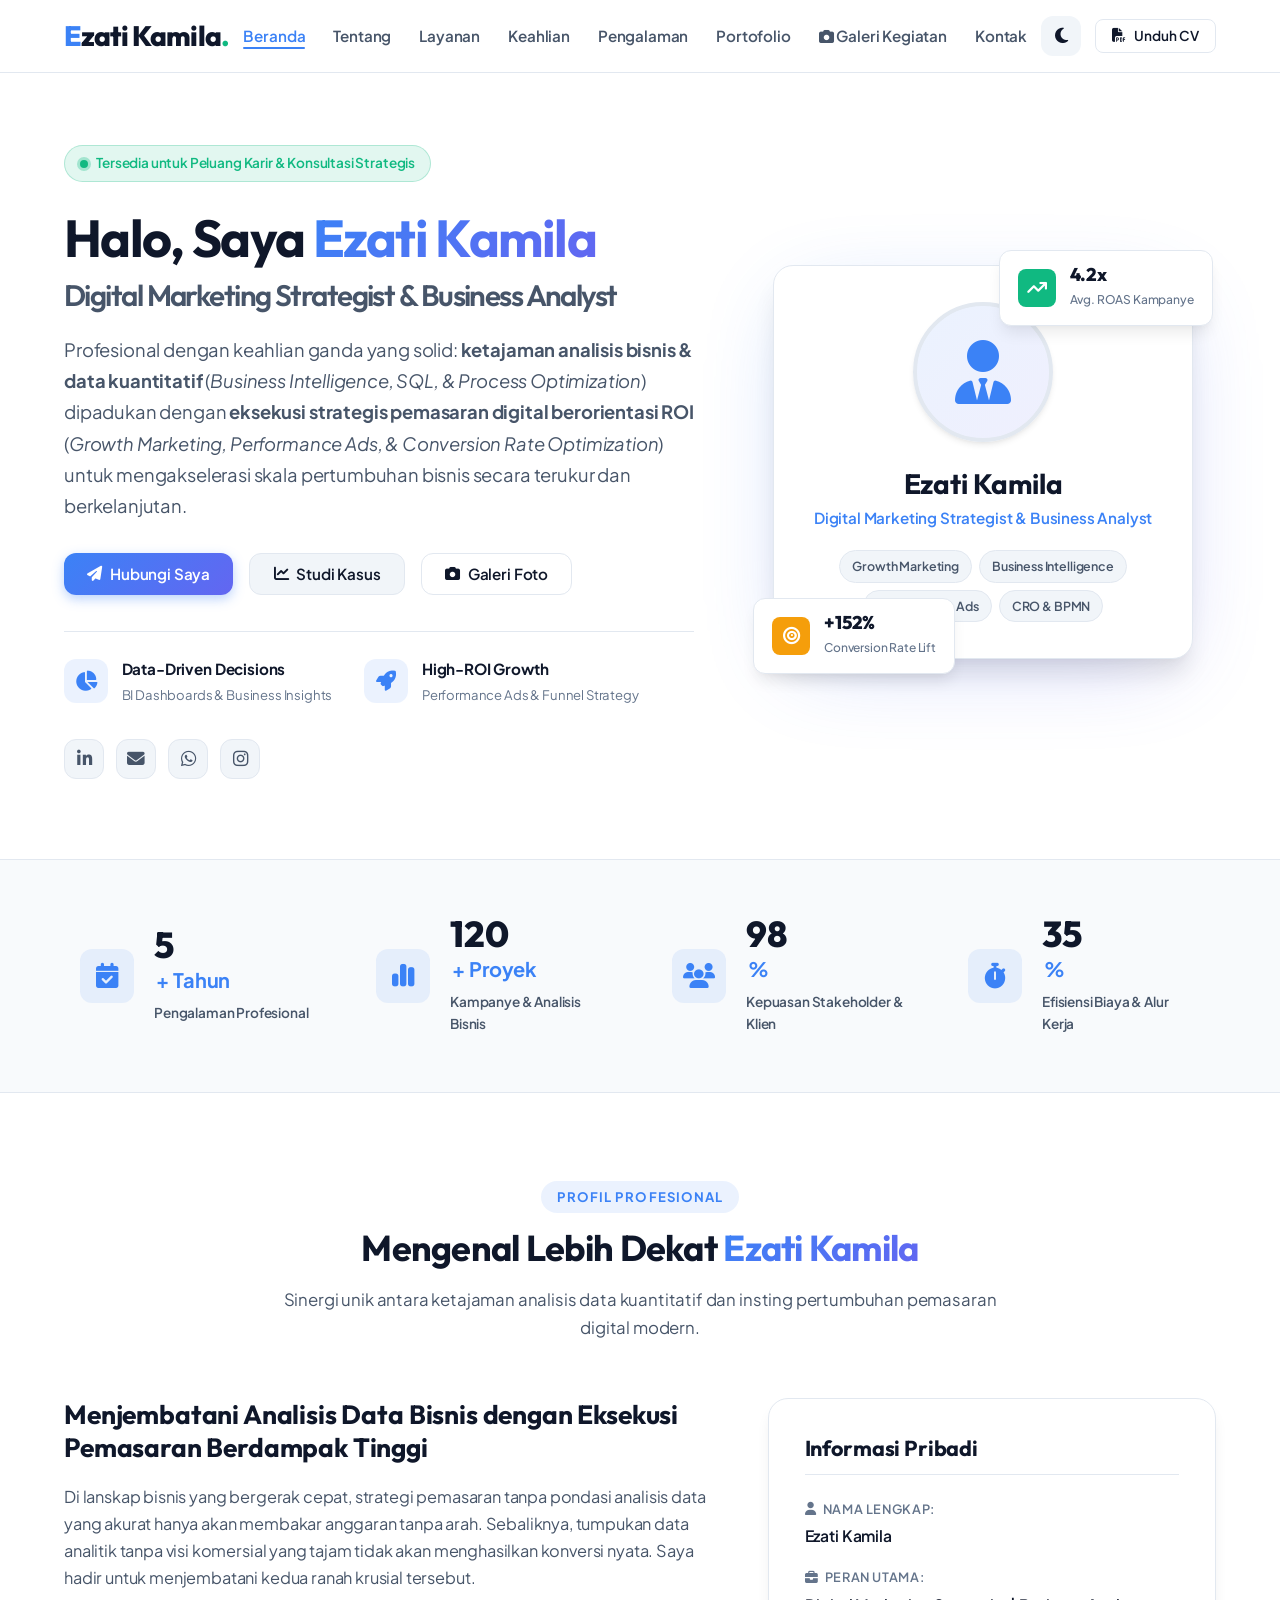
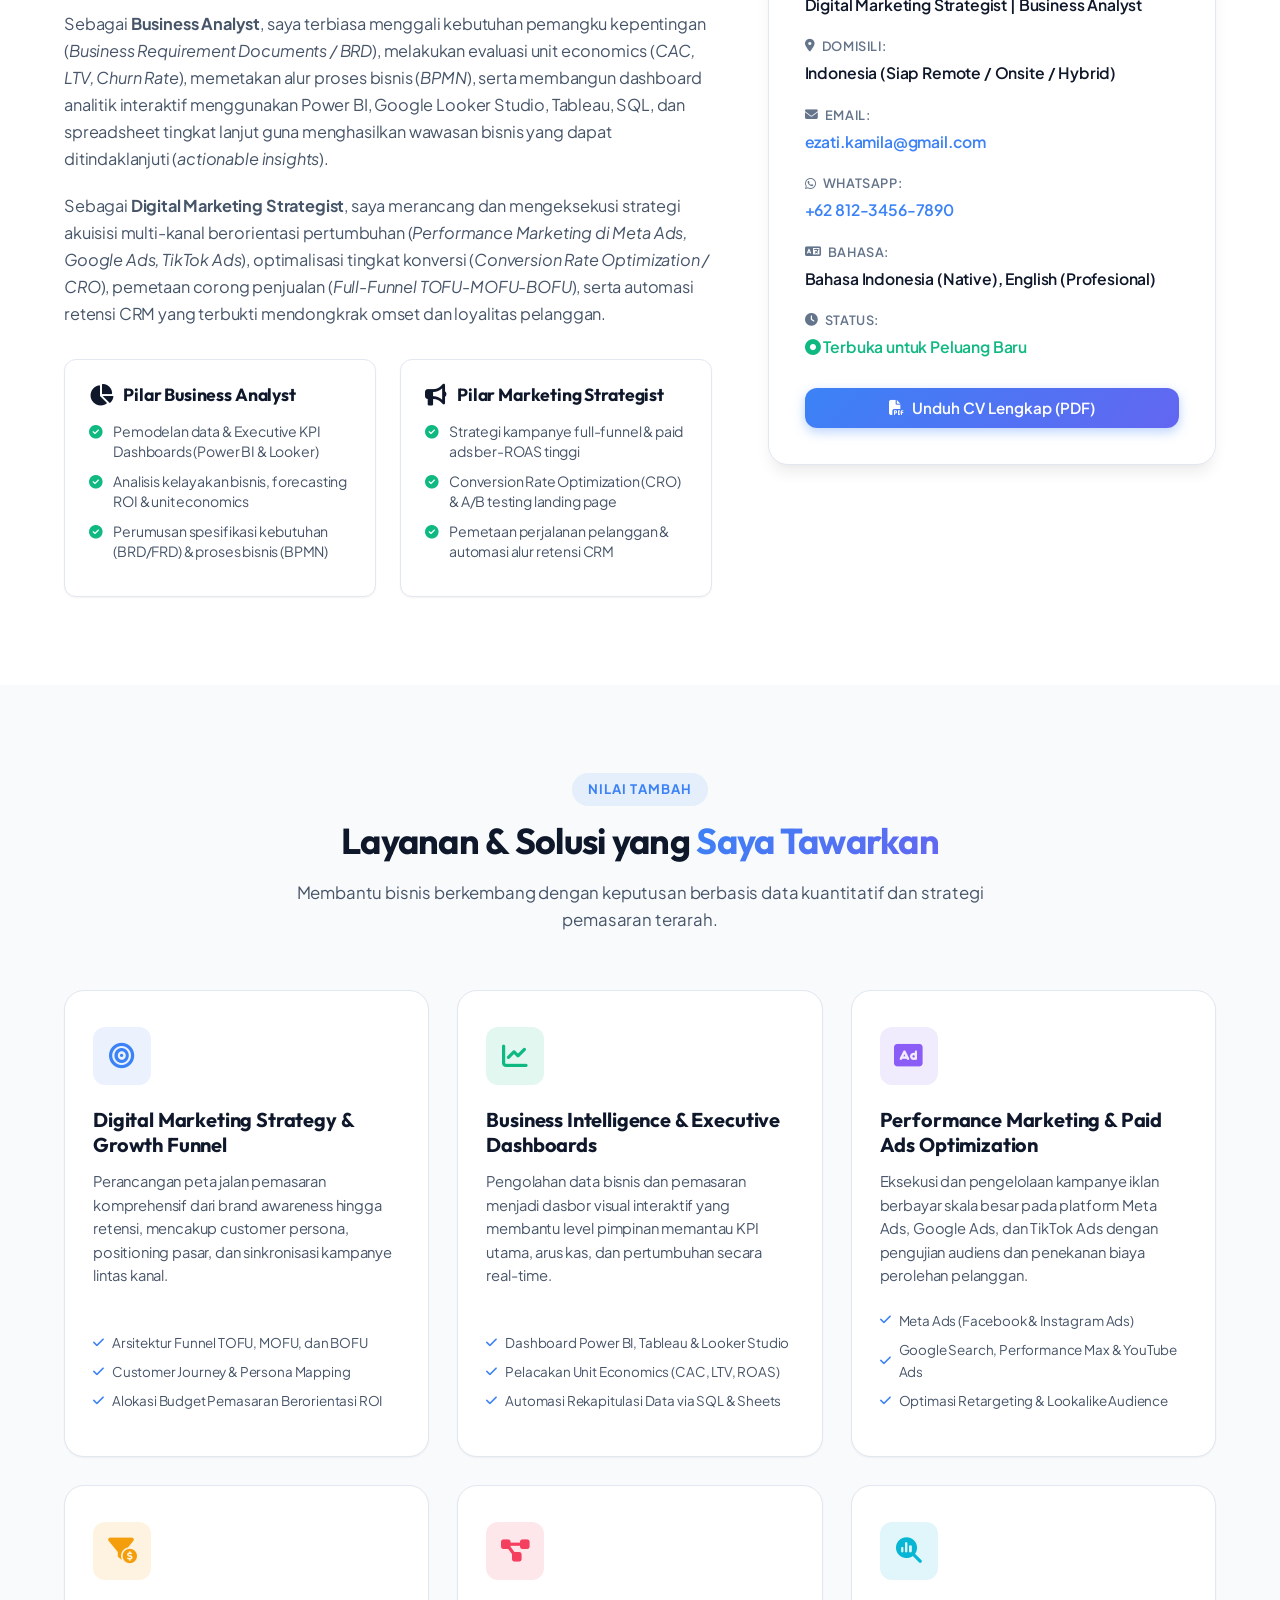
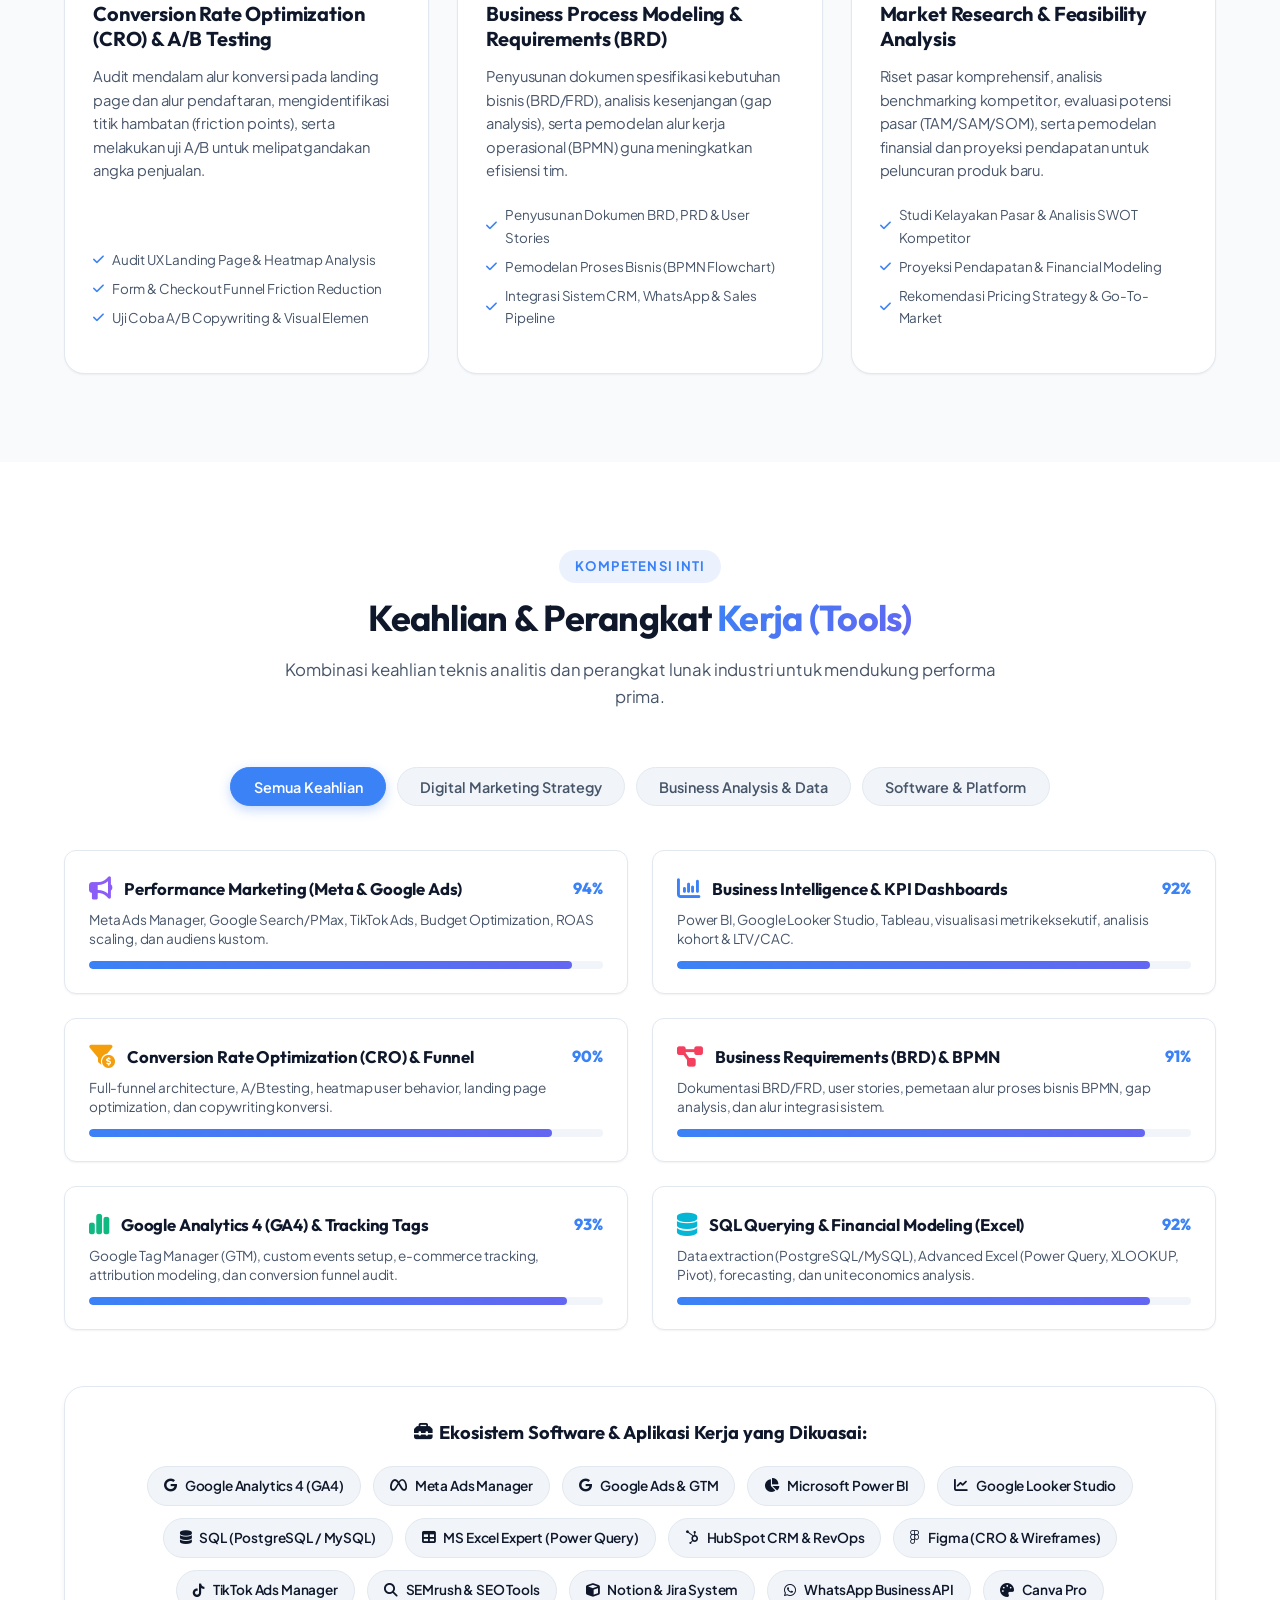
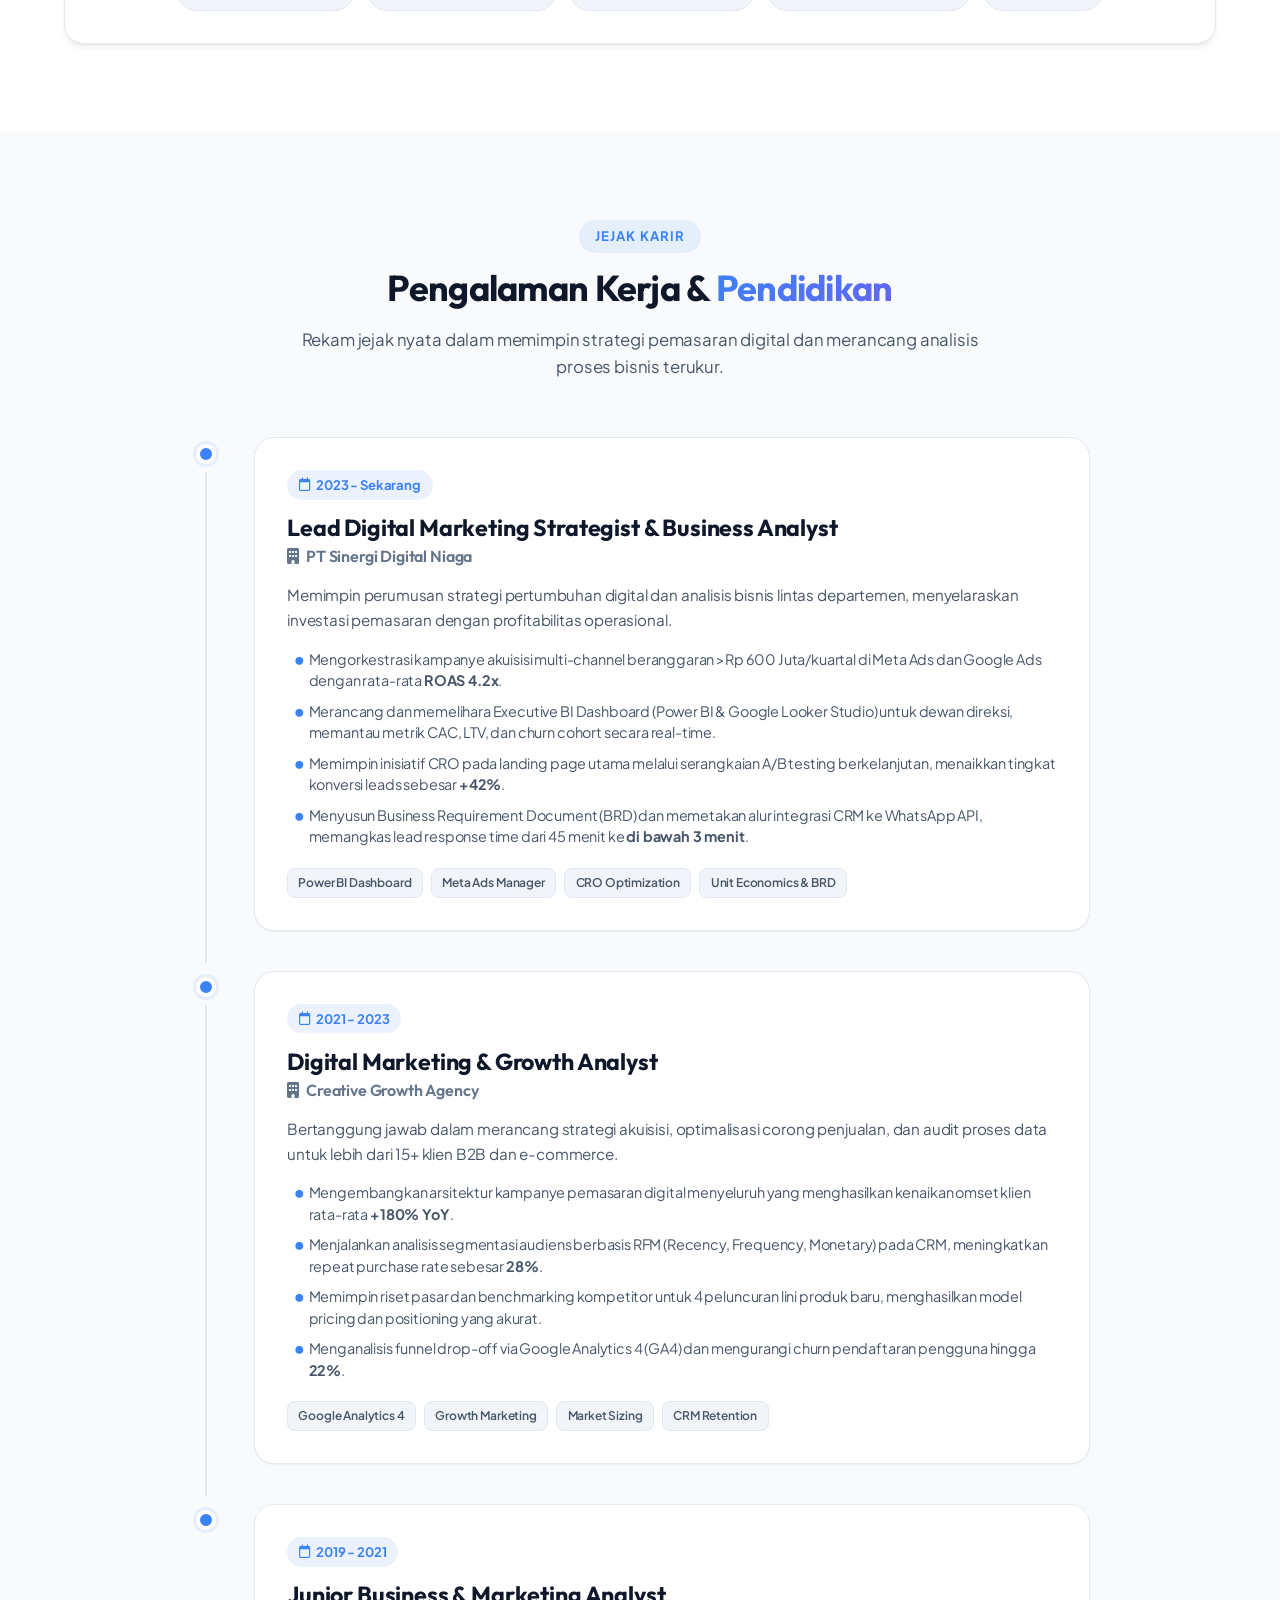
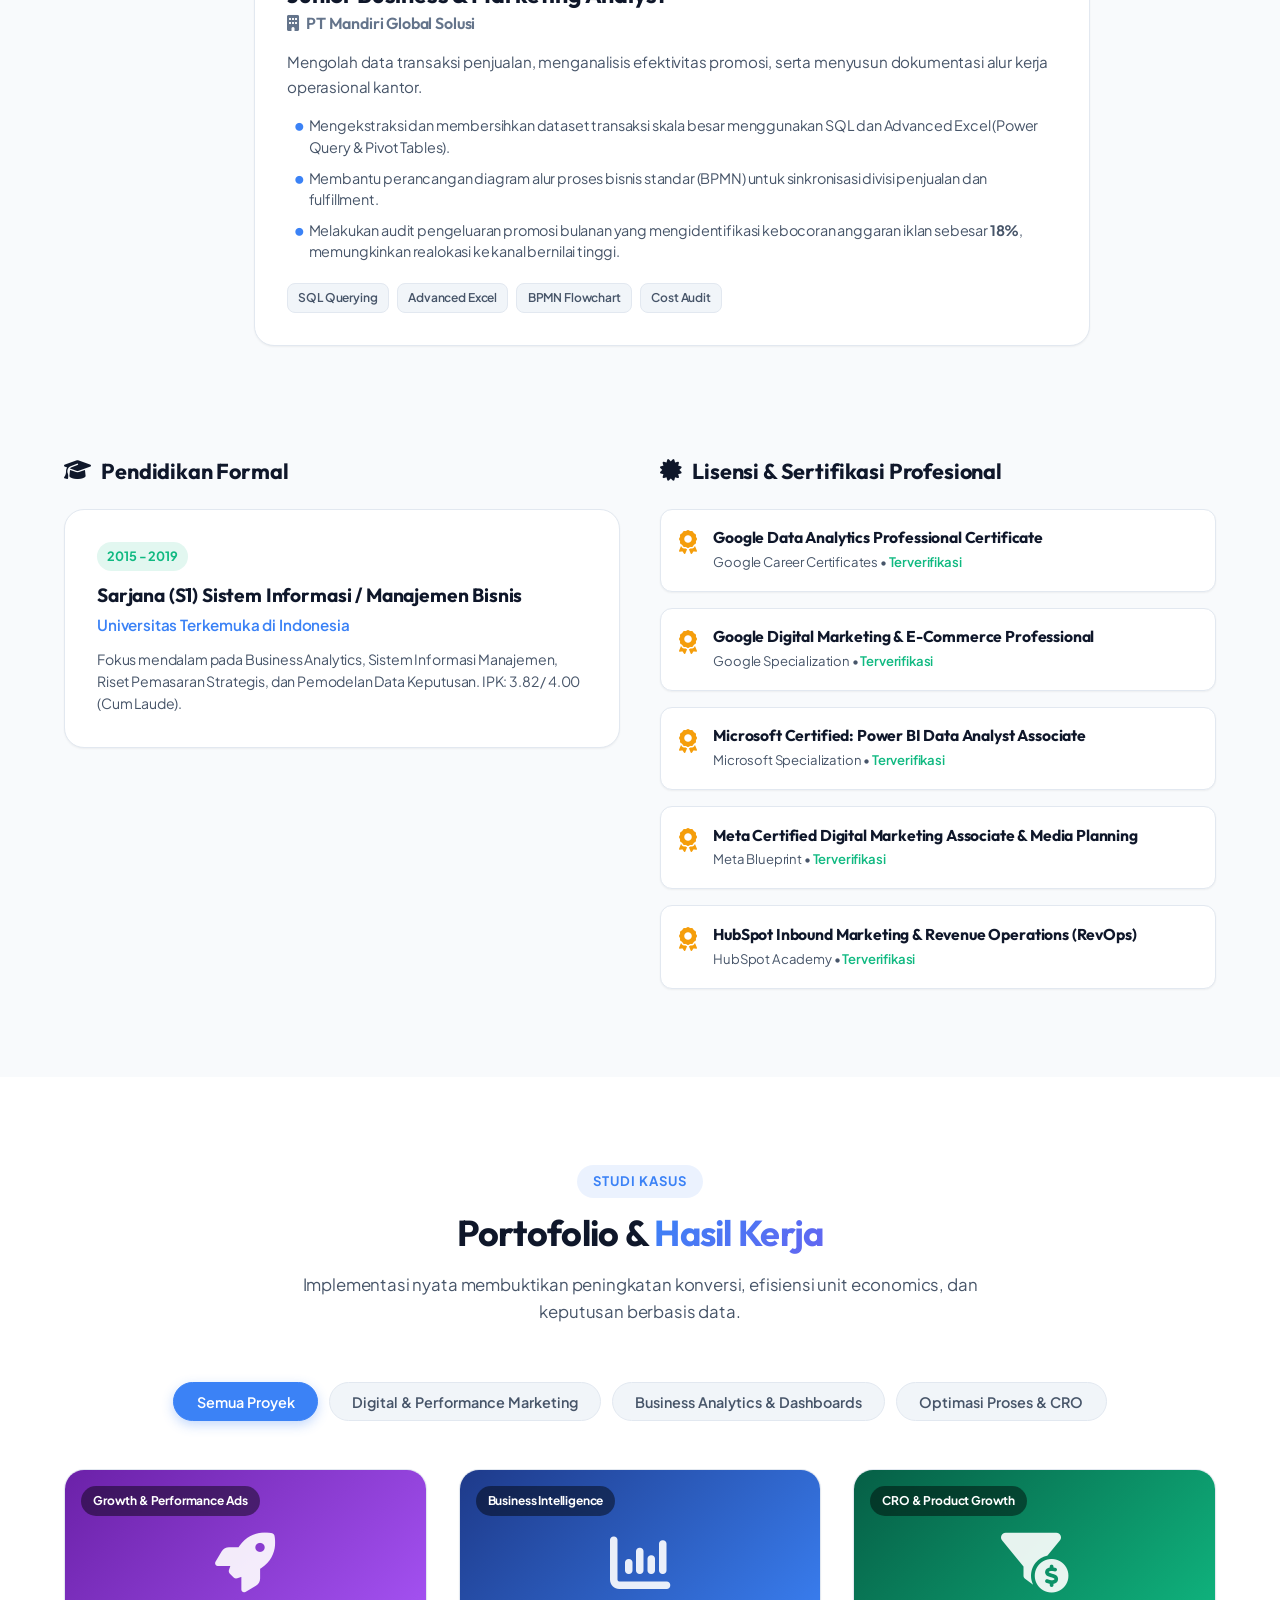
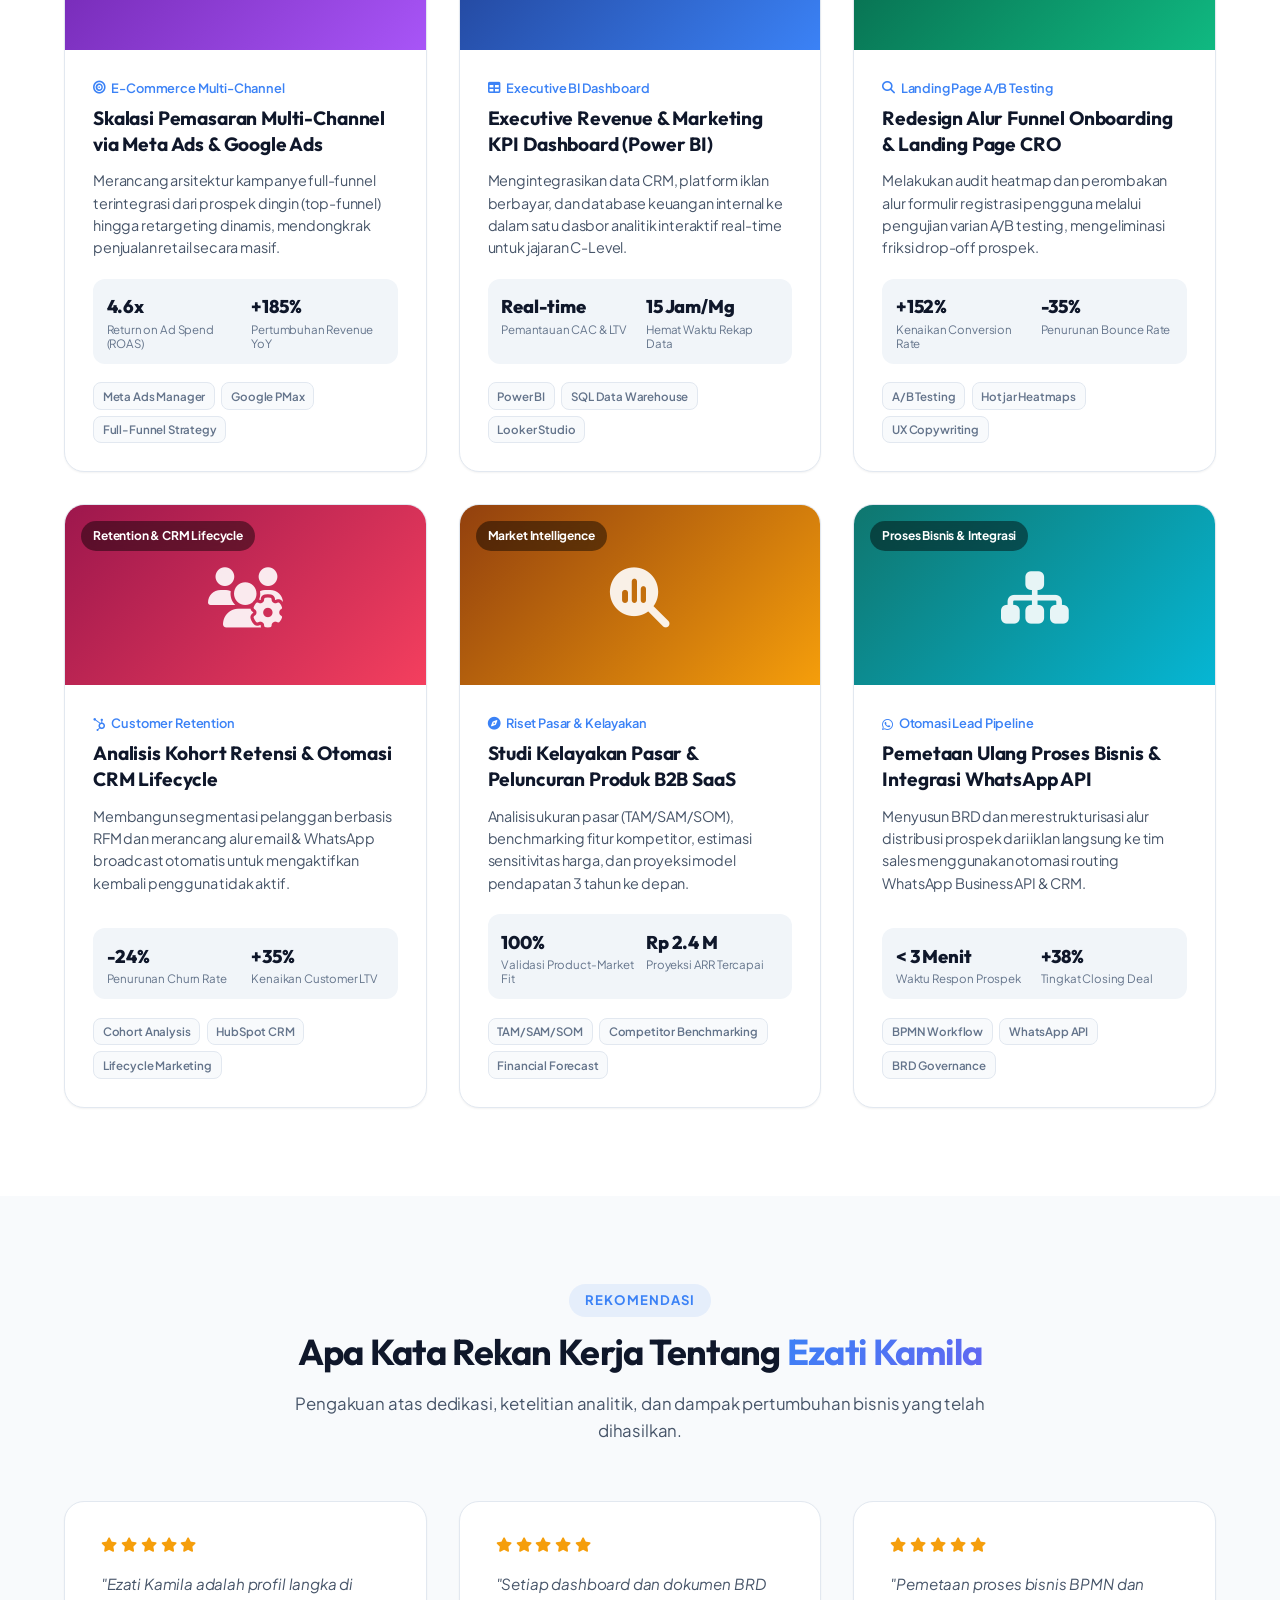
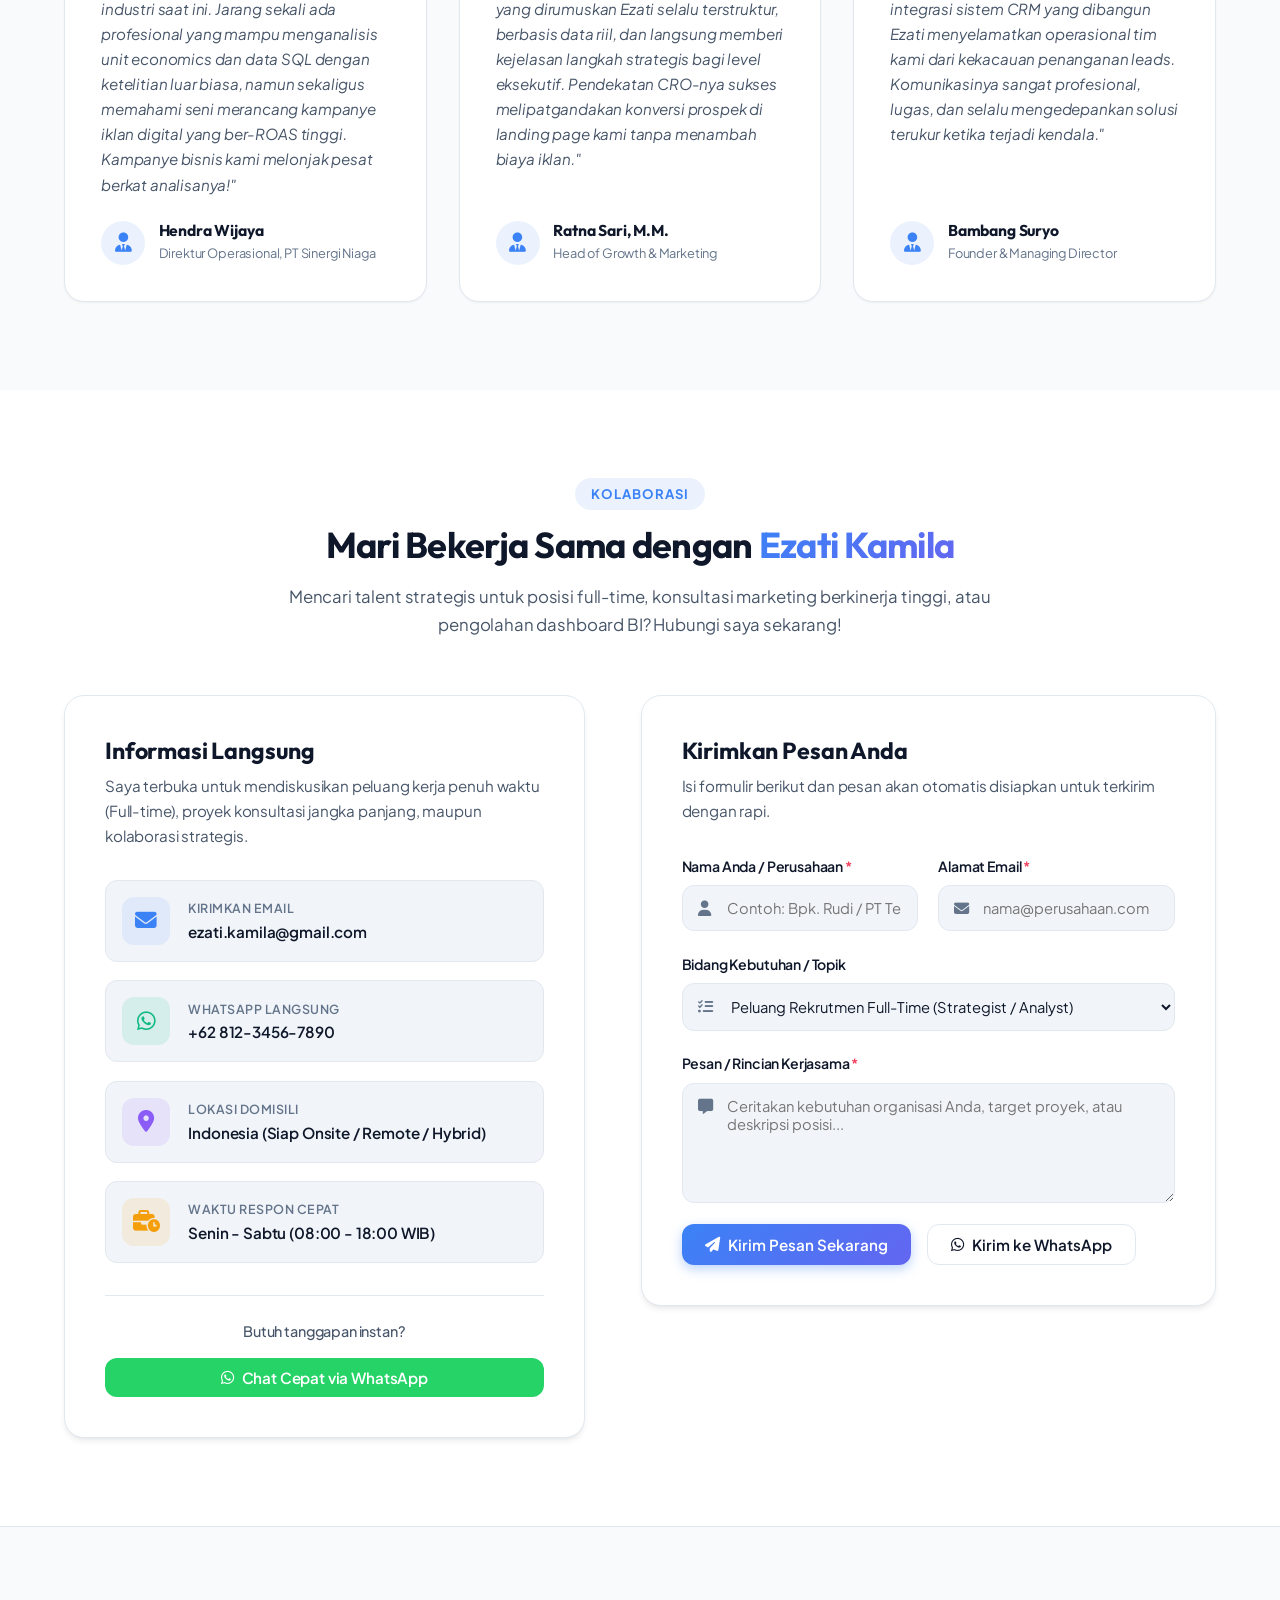
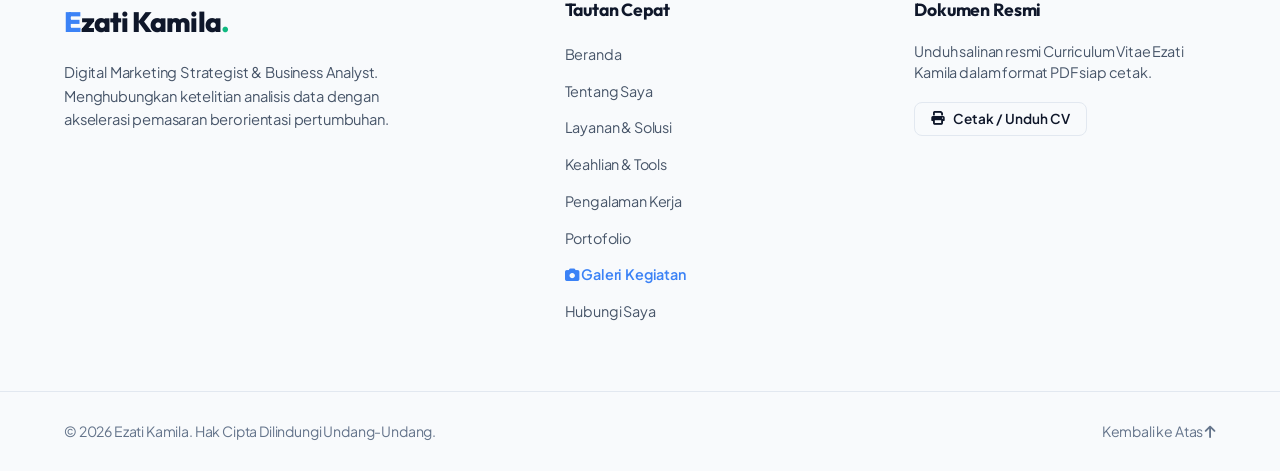
==== commit d67306b7: "feat: customize website CV for Ezati Kamila - Digital Marketing Strategist & Business Analyst" ====
--- a/index.html
+++ b/index.html
@@ -3,13 +3,13 @@
 <head>
   <meta charset="UTF-8">
   <meta name="viewport" content="width=device-width, initial-scale=1.0">
-  <meta name="description" content="Curriculum Vitae & Portofolio Profesional Ezati - Expert Bidang Administrasi dan Digital Marketing.">
-  <meta name="keywords" content="Ezati, CV Ezati, Admin Specialist, Marketing Expert, Portofolio Admin, Digital Marketing Indonesia">
-  <meta name="author" content="Ezati">
-  <title>Ezati | Expert Admin & Marketing Specialist</title>
+  <meta name="description" content="Curriculum Vitae & Portofolio Profesional Ezati Kamila - Digital Marketing Strategist & Business Analyst. Menghubungkan analisis data bisnis dengan strategi pertumbuhan pemasaran digital berorientasi ROI.">
+  <meta name="keywords" content="Ezati Kamila, Digital Marketing Strategist, Business Analyst, Portofolio Ezati Kamila, CV Ezati Kamila, Performance Marketing, Meta Ads, Power BI, Google Analytics 4, CRO, Growth Marketing Indonesia">
+  <meta name="author" content="Ezati Kamila">
+  <title>Ezati Kamila | Digital Marketing Strategist & Business Analyst</title>
 
   <!-- Favicon -->
-  <link rel="icon" href="data:image/svg+xml,<svg xmlns=%22http://www.w3.org/2000/svg%22 viewBox=%220 0 100 100%22><text y=%22.9em%22 font-size=%2290%22>💼</text></svg>">
+  <link rel="icon" href="data:image/svg+xml,<svg xmlns=%22http://www.w3.org/2000/svg%22 viewBox=%220 0 100 100%22><text y=%22.9em%22 font-size=%2290%22>📈</text></svg>">
 
   <!-- Google Fonts: Plus Jakarta Sans & Outfit -->
   <link rel="preconnect" href="https://fonts.googleapis.com">
@@ -31,7 +31,7 @@
   <header class="header" id="header">
     <div class="container nav-container">
       <a href="#hero" class="brand-logo">
-        <span class="logo-accent">E</span>zati<span class="logo-dot">.</span>
+        <span class="logo-accent">E</span>zati Kamila<span class="logo-dot">.</span>
       </a>
 
       <!-- Navigation Links -->
@@ -75,16 +75,16 @@
         <div class="hero-content">
           <div class="badge-status">
             <span class="status-indicator"></span>
-            <span>Tersedia untuk Peluang Baru & Kerja Sama</span>
+            <span>Tersedia untuk Peluang Karir & Konsultasi Strategis</span>
           </div>
 
           <h1 class="hero-title">
-            Halo, Saya <span class="gradient-text">Ezati</span><br>
-            <span class="title-sub">Expert Admin & Strategic Marketing</span>
+            Halo, Saya <span class="gradient-text">Ezati Kamila</span><br>
+            <span class="title-sub">Digital Marketing Strategist & Business Analyst</span>
           </h1>
 
           <p class="hero-description">
-            Profesional berpengalaman dengan keahlian ganda yang solid: <strong>ketelitian tinggi dalam manajemen operasional & administrasi</strong>, dipadukan dengan <strong>insting strategis digital marketing</strong> untuk mengakselerasi pertumbuhan bisnis, efisiensi alur kerja, dan akuisisi pelanggan.
+            Profesional dengan keahlian ganda yang solid: <strong>ketajaman analisis bisnis & data kuantitatif</strong> (<em>Business Intelligence, SQL, & Process Optimization</em>) dipadukan dengan <strong>eksekusi strategis pemasaran digital berorientasi ROI</strong> (<em>Growth Marketing, Performance Ads, & Conversion Rate Optimization</em>) untuk mengakselerasi skala pertumbuhan bisnis secara terukur dan berkelanjutan.
           </p>
 
           <div class="hero-cta">
@@ -93,8 +93,8 @@
               <span>Hubungi Saya</span>
             </a>
             <a href="#portofolio" class="btn btn-secondary">
-              <i class="fa-solid fa-briefcase"></i>
-              <span>Hasil Kerja</span>
+              <i class="fa-solid fa-chart-line"></i>
+              <span>Studi Kasus</span>
             </a>
             <a href="galeri.html" class="btn btn-outline">
               <i class="fa-solid fa-camera"></i>
@@ -109,27 +109,27 @@
           <!-- Hero Highlights / Quick Stats -->
           <div class="hero-highlights">
             <div class="highlight-item">
-              <div class="highlight-icon"><i class="fa-solid fa-shield-halved"></i></div>
+              <div class="highlight-icon"><i class="fa-solid fa-chart-pie"></i></div>
               <div>
-                <strong>Akurasi & Kerapian</strong>
-                <span>Standar Operasional Rapi</span>
+                <strong>Data-Driven Decisions</strong>
+                <span>BI Dashboards & Business Insights</span>
               </div>
             </div>
             <div class="highlight-item">
-              <div class="highlight-icon"><i class="fa-solid fa-chart-line"></i></div>
+              <div class="highlight-icon"><i class="fa-solid fa-rocket"></i></div>
               <div>
-                <strong>Berorientasi ROI</strong>
-                <span>Pertumbuhan Kampanye Nyata</span>
+                <strong>High-ROI Growth</strong>
+                <span>Performance Ads & Funnel Strategy</span>
               </div>
             </div>
           </div>
 
           <!-- Social Links -->
           <div class="social-links hero-social">
-            <a href="https://linkedin.com" target="_blank" rel="noopener" aria-label="LinkedIn" title="LinkedIn Ezati"><i class="fa-brands fa-linkedin-in"></i></a>
-            <a href="mailto:ezati.profesional@gmail.com" aria-label="Email" title="Email Ezati"><i class="fa-solid fa-envelope"></i></a>
-            <a href="https://wa.me/6281234567890" target="_blank" rel="noopener" aria-label="WhatsApp" title="WhatsApp Ezati"><i class="fa-brands fa-whatsapp"></i></a>
-            <a href="https://instagram.com" target="_blank" rel="noopener" aria-label="Instagram" title="Instagram Ezati"><i class="fa-brands fa-instagram"></i></a>
+            <a href="https://linkedin.com" target="_blank" rel="noopener" aria-label="LinkedIn" title="LinkedIn Ezati Kamila"><i class="fa-brands fa-linkedin-in"></i></a>
+            <a href="mailto:ezati.kamila@gmail.com" aria-label="Email" title="Email Ezati Kamila"><i class="fa-solid fa-envelope"></i></a>
+            <a href="https://wa.me/6281234567890" target="_blank" rel="noopener" aria-label="WhatsApp" title="WhatsApp Ezati Kamila"><i class="fa-brands fa-whatsapp"></i></a>
+            <a href="https://instagram.com" target="_blank" rel="noopener" aria-label="Instagram" title="Instagram Ezati Kamila"><i class="fa-brands fa-instagram"></i></a>
           </div>
         </div>
 
@@ -144,30 +144,31 @@
                 </div>
               </div>
               <div class="avatar-info">
-                <h2 class="avatar-name">Ezati</h2>
-                <p class="avatar-role">Admin & Marketing Specialist</p>
+                <h2 class="avatar-name">Ezati Kamila</h2>
+                <p class="avatar-role">Digital Marketing Strategist & Business Analyst</p>
                 <div class="avatar-tags">
-                  <span class="tag">Administrasi Bisnis</span>
-                  <span class="tag">Digital Marketing</span>
-                  <span class="tag">SOP & Data CRM</span>
+                  <span class="tag">Growth Marketing</span>
+                  <span class="tag">Business Intelligence</span>
+                  <span class="tag">Performance Ads</span>
+                  <span class="tag">CRO & BPMN</span>
                 </div>
               </div>
             </div>
 
             <!-- Floating Badges -->
             <div class="floating-badge badge-top-right">
-              <div class="badge-icon bg-emerald"><i class="fa-solid fa-check-double"></i></div>
+              <div class="badge-icon bg-emerald"><i class="fa-solid fa-arrow-trend-up"></i></div>
               <div class="badge-text">
-                <span class="badge-number">99.8%</span>
-                <span class="badge-label">Akurasi Administrasi</span>
+                <span class="badge-number">4.2x</span>
+                <span class="badge-label">Avg. ROAS Kampanye</span>
               </div>
             </div>
 
             <div class="floating-badge badge-bottom-left">
-              <div class="badge-icon bg-amber"><i class="fa-solid fa-arrow-trend-up"></i></div>
+              <div class="badge-icon bg-amber"><i class="fa-solid fa-bullseye"></i></div>
               <div class="badge-text">
-                <span class="badge-number">+140%</span>
-                <span class="badge-label">Lead & Conversion Rate</span>
+                <span class="badge-number">+152%</span>
+                <span class="badge-label">Conversion Rate Lift</span>
               </div>
             </div>
           </div>
@@ -187,11 +188,11 @@
           </div>
         </div>
         <div class="stat-card">
-          <div class="stat-icon"><i class="fa-solid fa-folder-tree"></i></div>
+          <div class="stat-icon"><i class="fa-solid fa-chart-simple"></i></div>
           <div class="stat-info">
-            <h3 class="stat-number" data-target="90">0</h3>
+            <h3 class="stat-number" data-target="120">0</h3>
             <span class="stat-suffix">+ Proyek</span>
-            <p class="stat-label">Kampanye & Sistem Selesai</p>
+            <p class="stat-label">Kampanye & Analisis Bisnis</p>
           </div>
         </div>
         <div class="stat-card">
@@ -199,7 +200,7 @@
           <div class="stat-info">
             <h3 class="stat-number" data-target="98">0</h3>
             <span class="stat-suffix">%</span>
-            <p class="stat-label">Kepuasan Klien & Pimpinan</p>
+            <p class="stat-label">Kepuasan Stakeholder & Klien</p>
           </div>
         </div>
         <div class="stat-card">
@@ -207,7 +208,7 @@
           <div class="stat-info">
             <h3 class="stat-number" data-target="35">0</h3>
             <span class="stat-suffix">%</span>
-            <p class="stat-label">Efisiensi Waktu Operasional</p>
+            <p class="stat-label">Efisiensi Biaya & Alur Kerja</p>
           </div>
         </div>
       </div>
@@ -217,48 +218,48 @@
     <section class="section tentang" id="tentang">
       <div class="container">
         <div class="section-header">
-          <span class="section-tag">Profil Diri</span>
-          <h2 class="section-title">Mengenal Lebih Dekat <span class="gradient-text">Ezati</span></h2>
-          <p class="section-subtitle">Kombinasi harmonis antara ketertiban tata kelola kantor dan akselerasi pertumbuhan pasar.</p>
+          <span class="section-tag">Profil Profesional</span>
+          <h2 class="section-title">Mengenal Lebih Dekat <span class="gradient-text">Ezati Kamila</span></h2>
+          <p class="section-subtitle">Sinergi unik antara ketajaman analisis data kuantitatif dan insting pertumbuhan pemasaran digital modern.</p>
         </div>
 
         <div class="about-grid">
           <div class="about-narrative">
             <h3 class="narrative-heading">
-              Sinergi Kekuatan Administrasi & Pemasaran Modern
+              Menjembatani Analisis Data Bisnis dengan Eksekusi Pemasaran Berdampak Tinggi
             </h3>
             <p>
-              Sebagai seorang profesional dengan rekam jejak teruji, saya menjembatani kesenjangan yang sering terjadi antara tim operasional dan tim komersial. Saya memahami bahwa promosi pemasaran yang cemerlang membutuhkan tulang punggung administrasi yang solid, mulai dari pengarsipan data prospek yang rapi, ketepatan jadwal, hingga analisis efisiensi anggaran.
+              Di lanskap bisnis yang bergerak cepat, strategi pemasaran tanpa pondasi analisis data yang akurat hanya akan membakar anggaran tanpa arah. Sebaliknya, tumpukan data analitik tanpa visi komersial yang tajam tidak akan menghasilkan konversi nyata. Saya hadir untuk menjembatani kedua ranah krusial tersebut.
             </p>
             <p>
-              Di ranah <strong>Administrasi</strong>, saya unggul dalam manajemen dokumen, automasi spreadsheet (Google Sheets & Excel), pengelolaan database CRM, pengawasan inventaris, serta penyusunan Standar Operasional Prosedur (SOP) yang memangkas redundansi kerja.
+              Sebagai <strong>Business Analyst</strong>, saya terbiasa menggali kebutuhan pemangku kepentingan (<em>Business Requirement Documents / BRD</em>), melakukan evaluasi unit economics (<em>CAC, LTV, Churn Rate</em>), memetakan alur proses bisnis (<em>BPMN</em>), serta membangun dashboard analitik interaktif menggunakan Power BI, Google Looker Studio, Tableau, SQL, dan spreadsheet tingkat lanjut guna menghasilkan wawasan bisnis yang dapat ditindaklanjuti (<em>actionable insights</em>).
             </p>
             <p>
-              Di ranah <strong>Marketing</strong>, saya terbiasa merancang strategi kampanye digital multi-channel, copywriting persuasif, perencanaan konten media sosial, manajemen iklan (Meta Ads & Google Ads), serta riset pasar guna mendongkrak visibilitas merek dan akuisisi pelanggan baru.
+              Sebagai <strong>Digital Marketing Strategist</strong>, saya merancang dan mengeksekusi strategi akuisisi multi-kanal berorientasi pertumbuhan (<em>Performance Marketing di Meta Ads, Google Ads, TikTok Ads</em>), optimalisasi tingkat konversi (<em>Conversion Rate Optimization / CRO</em>), pemetaan corong penjualan (<em>Full-Funnel TOFU-MOFU-BOFU</em>), serta automasi retensi CRM yang terbukti mendongkrak omset dan loyalitas pelanggan.
             </p>
 
             <div class="dual-strengths">
               <div class="strength-card">
                 <div class="strength-head">
-                  <i class="fa-solid fa-clipboard-list text-primary"></i>
-                  <h4>Keunggulan Admin</h4>
+                  <i class="fa-solid fa-chart-pie text-primary"></i>
+                  <h4>Pilar Business Analyst</h4>
                 </div>
                 <ul>
-                  <li><i class="fa-solid fa-circle-check"></i> Pengorganisasian data presisi & zero-error</li>
-                  <li><i class="fa-solid fa-circle-check"></i> Dashboard monitoring Excel tingkat lanjut</li>
-                  <li><i class="fa-solid fa-circle-check"></i> Komunikasi korespondensi resmi & penyusunan SOP</li>
+                  <li><i class="fa-solid fa-circle-check"></i> Pemodelan data & Executive KPI Dashboards (Power BI & Looker)</li>
+                  <li><i class="fa-solid fa-circle-check"></i> Analisis kelayakan bisnis, forecasting ROI & unit economics</li>
+                  <li><i class="fa-solid fa-circle-check"></i> Perumusan spesifikasi kebutuhan (BRD/FRD) & proses bisnis (BPMN)</li>
                 </ul>
               </div>
 
               <div class="strength-card">
                 <div class="strength-head">
                   <i class="fa-solid fa-bullhorn text-secondary"></i>
-                  <h4>Keunggulan Marketing</h4>
+                  <h4>Pilar Marketing Strategist</h4>
                 </div>
                 <ul>
-                  <li><i class="fa-solid fa-circle-check"></i> Strategi kampanye digital & social media engagement</li>
-                  <li><i class="fa-solid fa-circle-check"></i> Copywriting penjualan & materi promosi kreatif</li>
-                  <li><i class="fa-solid fa-circle-check"></i> Analisis metrik konversi & CRM lead retention</li>
+                  <li><i class="fa-solid fa-circle-check"></i> Strategi kampanye full-funnel & paid ads ber-ROAS tinggi</li>
+                  <li><i class="fa-solid fa-circle-check"></i> Conversion Rate Optimization (CRO) & A/B testing landing page</li>
+                  <li><i class="fa-solid fa-circle-check"></i> Pemetaan perjalanan pelanggan & automasi alur retensi CRM</li>
                 </ul>
               </div>
             </div>
@@ -270,19 +271,19 @@
               <ul class="meta-list">
                 <li>
                   <span class="meta-label"><i class="fa-solid fa-user"></i> Nama Lengkap:</span>
-                  <span class="meta-value">Ezati</span>
+                  <span class="meta-value">Ezati Kamila</span>
                 </li>
                 <li>
                   <span class="meta-label"><i class="fa-solid fa-briefcase"></i> Peran Utama:</span>
-                  <span class="meta-value">Admin & Marketing Specialist</span>
+                  <span class="meta-value">Digital Marketing Strategist | Business Analyst</span>
                 </li>
                 <li>
                   <span class="meta-label"><i class="fa-solid fa-location-dot"></i> Domisili:</span>
-                  <span class="meta-value">Indonesia (Siap Remote / Onsite)</span>
+                  <span class="meta-value">Indonesia (Siap Remote / Onsite / Hybrid)</span>
                 </li>
                 <li>
                   <span class="meta-label"><i class="fa-solid fa-envelope"></i> Email:</span>
-                  <span class="meta-value"><a href="mailto:ezati.profesional@gmail.com">ezati.profesional@gmail.com</a></span>
+                  <span class="meta-value"><a href="mailto:ezati.kamila@gmail.com">ezati.kamila@gmail.com</a></span>
                 </li>
                 <li>
                   <span class="meta-label"><i class="fa-brands fa-whatsapp"></i> WhatsApp:</span>
@@ -294,7 +295,7 @@
                 </li>
                 <li>
                   <span class="meta-label"><i class="fa-solid fa-clock"></i> Status:</span>
-                  <span class="meta-value text-success font-bold"><i class="fa-solid fa-circle-dot"></i> Siap Rekrutmen Segera</span>
+                  <span class="meta-value text-success font-bold"><i class="fa-solid fa-circle-dot"></i> Terbuka untuk Peluang Baru</span>
                 </li>
               </ul>
 
@@ -315,103 +316,103 @@
         <div class="section-header">
           <span class="section-tag">Nilai Tambah</span>
           <h2 class="section-title">Layanan & Solusi yang <span class="gradient-text">Saya Tawarkan</span></h2>
-          <p class="section-subtitle">Membantu bisnis berjalan teratur, efisien, dan terus tumbuh menjaring prospek potensial.</p>
+          <p class="section-subtitle">Membantu bisnis berkembang dengan keputusan berbasis data kuantitatif dan strategi pemasaran terarah.</p>
         </div>
 
         <div class="services-grid">
           <!-- Service 1 -->
           <div class="service-card">
             <div class="service-icon-wrapper bg-blue-subtle">
-              <i class="fa-solid fa-folder-closed service-icon text-blue"></i>
-            </div>
-            <h3 class="service-title">Administrasi & Manajemen Operasional</h3>
+              <i class="fa-solid fa-bullseye service-icon text-blue"></i>
+            </div>
+            <h3 class="service-title">Digital Marketing Strategy & Growth Funnel</h3>
             <p class="service-desc">
-              Penyusunan arsip digital terstruktur, standarisasi dokumen bisnis, pengelolaan jadwal direksi, penanganan korespondensi bisnis formal, dan perapian database.
+              Perancangan peta jalan pemasaran komprehensif dari brand awareness hingga retensi, mencakup customer persona, positioning pasar, dan sinkronisasi kampanye lintas kanal.
             </p>
             <ul class="service-points">
-              <li><i class="fa-solid fa-check"></i> Standard Operating Procedure (SOP)</li>
-              <li><i class="fa-solid fa-check"></i> Filing digital & cloud documentation</li>
-              <li><i class="fa-solid fa-check"></i> Manajemen inventaris kantor & logistik</li>
+              <li><i class="fa-solid fa-check"></i> Arsitektur Funnel TOFU, MOFU, dan BOFU</li>
+              <li><i class="fa-solid fa-check"></i> Customer Journey & Persona Mapping</li>
+              <li><i class="fa-solid fa-check"></i> Alokasi Budget Pemasaran Berorientasi ROI</li>
             </ul>
           </div>
 
           <!-- Service 2 -->
           <div class="service-card">
             <div class="service-icon-wrapper bg-emerald-subtle">
-              <i class="fa-solid fa-chart-pie service-icon text-emerald"></i>
-            </div>
-            <h3 class="service-title">Spreadsheet & Pelaporan Data Bisnis</h3>
+              <i class="fa-solid fa-chart-line service-icon text-emerald"></i>
+            </div>
+            <h3 class="service-title">Business Intelligence & Executive Dashboards</h3>
             <p class="service-desc">
-              Pengolahan data skala besar menggunakan formula lanjutan (VLOOKUP, INDEX/MATCH, Pivot Table), automasi laporan berkala, serta perancangan visualisasi dashboard KPI interaktif.
+              Pengolahan data bisnis dan pemasaran menjadi dasbor visual interaktif yang membantu level pimpinan memantau KPI utama, arus kas, dan pertumbuhan secara real-time.
             </p>
             <ul class="service-points">
-              <li><i class="fa-solid fa-check"></i> Executive KPI Dashboard (Excel & Sheets)</li>
-              <li><i class="fa-solid fa-check"></i> Rekonsiliasi data pengeluaran operasional</li>
-              <li><i class="fa-solid fa-check"></i> Pemodelan proyeksi data penjualan</li>
+              <li><i class="fa-solid fa-check"></i> Dashboard Power BI, Tableau & Looker Studio</li>
+              <li><i class="fa-solid fa-check"></i> Pelacakan Unit Economics (CAC, LTV, ROAS)</li>
+              <li><i class="fa-solid fa-check"></i> Automasi Rekapitulasi Data via SQL & Sheets</li>
             </ul>
           </div>
 
           <!-- Service 3 -->
           <div class="service-card">
             <div class="service-icon-wrapper bg-purple-subtle">
-              <i class="fa-solid fa-bullseye service-icon text-purple"></i>
-            </div>
-            <h3 class="service-title">Strategi Digital Marketing & Kampanye</h3>
+              <i class="fa-solid fa-rectangle-ad service-icon text-purple"></i>
+            </div>
+            <h3 class="service-title">Performance Marketing & Paid Ads Optimization</h3>
             <p class="service-desc">
-              Perencanaan dan eksekusi kampanye pemasaran digital menyeluruh dari riset audiens sasaran, pengelolaan budget iklan berbayar (Meta & Google Ads), hingga evaluasi konversi.
+              Eksekusi dan pengelolaan kampanye iklan berbayar skala besar pada platform Meta Ads, Google Ads, dan TikTok Ads dengan pengujian audiens dan penekanan biaya perolehan pelanggan.
             </p>
             <ul class="service-points">
-              <li><i class="fa-solid fa-check"></i> Paid Ads Setup (Instagram, FB, TikTok, Search)</li>
-              <li><i class="fa-solid fa-check"></i> Analisis biaya perolehan pelanggan (CAC & ROAS)</li>
-              <li><i class="fa-solid fa-check"></i> Kampanye promosi musiman & bundling produk</li>
+              <li><i class="fa-solid fa-check"></i> Meta Ads (Facebook & Instagram Ads)</li>
+              <li><i class="fa-solid fa-check"></i> Google Search, Performance Max & YouTube Ads</li>
+              <li><i class="fa-solid fa-check"></i> Optimasi Retargeting & Lookalike Audience</li>
             </ul>
           </div>
 
           <!-- Service 4 -->
           <div class="service-card">
             <div class="service-icon-wrapper bg-amber-subtle">
-              <i class="fa-solid fa-pen-nib service-icon text-amber"></i>
-            </div>
-            <h3 class="service-title">Social Media Management & Copywriting</h3>
+              <i class="fa-solid fa-filter-circle-dollar service-icon text-amber"></i>
+            </div>
+            <h3 class="service-title">Conversion Rate Optimization (CRO) & A/B Testing</h3>
             <p class="service-desc">
-              Pengelolaan akun media sosial perusahaan, perancangan kalender editorial konten, penulisan copy promosi yang membujuk (hypnowriting), dan interaksi membina komunitas.
+              Audit mendalam alur konversi pada landing page dan alur pendaftaran, mengidentifikasi titik hambatan (friction points), serta melakukan uji A/B untuk melipatgandakan angka penjualan.
             </p>
             <ul class="service-points">
-              <li><i class="fa-solid fa-check"></i> Perencanaan kalender konten bulanan</li>
-              <li><i class="fa-solid fa-check"></i> Copywriting caption, landing page, dan email</li>
-              <li><i class="fa-solid fa-check"></i> Optimalisasi engagement & followers organik</li>
+              <li><i class="fa-solid fa-check"></i> Audit UX Landing Page & Heatmap Analysis</li>
+              <li><i class="fa-solid fa-check"></i> Form & Checkout Funnel Friction Reduction</li>
+              <li><i class="fa-solid fa-check"></i> Uji Coba A/B Copywriting & Visual Elemen</li>
             </ul>
           </div>
 
           <!-- Service 5 -->
           <div class="service-card">
             <div class="service-icon-wrapper bg-rose-subtle">
-              <i class="fa-solid fa-headset service-icon text-rose"></i>
-            </div>
-            <h3 class="service-title">Customer Relationship Management (CRM)</h3>
+              <i class="fa-solid fa-diagram-project service-icon text-rose"></i>
+            </div>
+            <h3 class="service-title">Business Process Modeling & Requirements (BRD)</h3>
             <p class="service-desc">
-              Manajemen alur komunikasi dengan prospek, penyiapan autoresponder WhatsApp & email broadcast, pengelolaan keluhan pelanggan dengan standar pelayanan prima.
+              Penyusunan dokumen spesifikasi kebutuhan bisnis (BRD/FRD), analisis kesenjangan (gap analysis), serta pemodelan alur kerja operasional (BPMN) guna meningkatkan efisiensi tim.
             </p>
             <ul class="service-points">
-              <li><i class="fa-solid fa-check"></i> Integrasi alur lead WhatsApp & CRM tool</li>
-              <li><i class="fa-solid fa-check"></i> Program retensi pelanggan & follow-up deal</li>
-              <li><i class="fa-solid fa-check"></i> Pengawasan Customer Service & CSAT rating</li>
+              <li><i class="fa-solid fa-check"></i> Penyusunan Dokumen BRD, PRD & User Stories</li>
+              <li><i class="fa-solid fa-check"></i> Pemodelan Proses Bisnis (BPMN Flowchart)</li>
+              <li><i class="fa-solid fa-check"></i> Integrasi Sistem CRM, WhatsApp & Sales Pipeline</li>
             </ul>
           </div>
 
           <!-- Service 6 -->
           <div class="service-card">
             <div class="service-icon-wrapper bg-cyan-subtle">
-              <i class="fa-solid fa-network-wired service-icon text-cyan"></i>
-            </div>
-            <h3 class="service-title">Koordinasi Tim & Manajemen Acara Promosi</h3>
+              <i class="fa-solid fa-magnifying-glass-chart service-icon text-cyan"></i>
+            </div>
+            <h3 class="service-title">Market Research & Feasibility Analysis</h3>
             <p class="service-desc">
-              Mengelola koordinasi lintas divisi antar tim internal, vendor pihak ketiga, serta eksekusi event promosi (webinar, pameran offline, peluncuran produk).
+              Riset pasar komprehensif, analisis benchmarking kompetitor, evaluasi potensi pasar (TAM/SAM/SOM), serta pemodelan finansial dan proyeksi pendapatan untuk peluncuran produk baru.
             </p>
             <ul class="service-points">
-              <li><i class="fa-solid fa-check"></i> Manajemen timeline proyek via Trello/Notion</li>
-              <li><i class="fa-solid fa-check"></i> Pengelolaan logistik expo & event aktivasi brand</li>
-              <li><i class="fa-solid fa-check"></i> Negosiasi dan administrasi kontrak vendor</li>
+              <li><i class="fa-solid fa-check"></i> Studi Kelayakan Pasar & Analisis SWOT Kompetitor</li>
+              <li><i class="fa-solid fa-check"></i> Proyeksi Pendapatan & Financial Modeling</li>
+              <li><i class="fa-solid fa-check"></i> Rekomendasi Pricing Strategy & Go-To-Market</li>
             </ul>
           </div>
         </div>
@@ -422,106 +423,106 @@
     <section class="section keahlian" id="keahlian">
       <div class="container">
         <div class="section-header">
-          <span class="section-tag">Kompetensi</span>
+          <span class="section-tag">Kompetensi Inti</span>
           <h2 class="section-title">Keahlian & Perangkat <span class="gradient-text">Kerja (Tools)</span></h2>
-          <p class="section-subtitle">Keahlian teknis dan perangkat lunak yang saya kuasai untuk menunjang performa optimal.</p>
+          <p class="section-subtitle">Kombinasi keahlian teknis analitis dan perangkat lunak industri untuk mendukung performa prima.</p>
         </div>
 
         <div class="skills-filter-nav">
           <button class="skill-tab-btn active" data-filter="all">Semua Keahlian</button>
-          <button class="skill-tab-btn" data-filter="admin">Bidang Administrasi</button>
-          <button class="skill-tab-btn" data-filter="marketing">Bidang Marketing</button>
-          <button class="skill-tab-btn" data-filter="tools">Software & Tools</button>
+          <button class="skill-tab-btn" data-filter="marketing">Digital Marketing Strategy</button>
+          <button class="skill-tab-btn" data-filter="analyst">Business Analysis & Data</button>
+          <button class="skill-tab-btn" data-filter="tools">Software & Platform</button>
         </div>
 
         <div class="skills-container-grid">
-          <!-- Admin Skill 1 -->
-          <div class="skill-card-item" data-category="admin">
-            <div class="skill-card-header">
-              <div class="skill-info">
-                <i class="fa-solid fa-file-excel skill-badge-icon text-emerald"></i>
-                <h4 class="skill-name">Microsoft Excel & Google Sheets</h4>
-              </div>
-              <span class="skill-percent">95%</span>
-            </div>
-            <p class="skill-detail">Pivot Tables, VLOOKUP/XLOOKUP, Nested IFs, Visualisasi Data, dan Otomasi Formula.</p>
-            <div class="skill-progress-bar">
-              <div class="skill-progress-fill" style="width: 95%;"></div>
-            </div>
-          </div>
-
-          <!-- Marketing Skill 1 -->
+          <!-- Skill 1: Marketing -->
           <div class="skill-card-item" data-category="marketing">
             <div class="skill-card-header">
               <div class="skill-info">
                 <i class="fa-solid fa-bullhorn skill-badge-icon text-purple"></i>
-                <h4 class="skill-name">Digital Marketing & Ads Campaign</h4>
+                <h4 class="skill-name">Performance Marketing (Meta & Google Ads)</h4>
+              </div>
+              <span class="skill-percent">94%</span>
+            </div>
+            <p class="skill-detail">Meta Ads Manager, Google Search/PMax, TikTok Ads, Budget Optimization, ROAS scaling, dan audiens kustom.</p>
+            <div class="skill-progress-bar">
+              <div class="skill-progress-fill" style="width: 94%;"></div>
+            </div>
+          </div>
+
+          <!-- Skill 2: Analyst -->
+          <div class="skill-card-item" data-category="analyst">
+            <div class="skill-card-header">
+              <div class="skill-info">
+                <i class="fa-solid fa-chart-column skill-badge-icon text-blue"></i>
+                <h4 class="skill-name">Business Intelligence & KPI Dashboards</h4>
               </div>
               <span class="skill-percent">92%</span>
             </div>
-            <p class="skill-detail">Meta Ads Manager (Facebook/Instagram Ads), Google Ads Search, TikTok Ads & ROAS Optimization.</p>
+            <p class="skill-detail">Power BI, Google Looker Studio, Tableau, visualisasi metrik eksekutif, analisis kohort & LTV/CAC.</p>
             <div class="skill-progress-bar">
               <div class="skill-progress-fill" style="width: 92%;"></div>
             </div>
           </div>
 
-          <!-- Admin Skill 2 -->
-          <div class="skill-card-item" data-category="admin">
-            <div class="skill-card-header">
-              <div class="skill-info">
-                <i class="fa-solid fa-folder-tree skill-badge-icon text-blue"></i>
-                <h4 class="skill-name">Dokumentasi Bisnis & SOP</h4>
-              </div>
-              <span class="skill-percent">94%</span>
-            </div>
-            <p class="skill-detail">Perancangan alur kerja standar (SOP), korespondensi formal, kontrak kerjasama & filling digital.</p>
-            <div class="skill-progress-bar">
-              <div class="skill-progress-fill" style="width: 94%;"></div>
-            </div>
-          </div>
-
-          <!-- Marketing Skill 2 -->
+          <!-- Skill 3: Marketing -->
           <div class="skill-card-item" data-category="marketing">
             <div class="skill-card-header">
               <div class="skill-info">
-                <i class="fa-solid fa-pen-fancy skill-badge-icon text-amber"></i>
-                <h4 class="skill-name">Copywriting & Social Media Strategy</h4>
+                <i class="fa-solid fa-filter-circle-dollar skill-badge-icon text-amber"></i>
+                <h4 class="skill-name">Conversion Rate Optimization (CRO) & Funnel</h4>
               </div>
               <span class="skill-percent">90%</span>
             </div>
-            <p class="skill-detail">Content calendar, direct response copywriting, funnel sales, engagement community building.</p>
+            <p class="skill-detail">Full-funnel architecture, A/B testing, heatmap user behavior, landing page optimization, dan copywriting konversi.</p>
             <div class="skill-progress-bar">
               <div class="skill-progress-fill" style="width: 90%;"></div>
             </div>
           </div>
 
-          <!-- Tools 1 -->
+          <!-- Skill 4: Analyst -->
+          <div class="skill-card-item" data-category="analyst">
+            <div class="skill-card-header">
+              <div class="skill-info">
+                <i class="fa-solid fa-diagram-project skill-badge-icon text-rose"></i>
+                <h4 class="skill-name">Business Requirements (BRD) & BPMN</h4>
+              </div>
+              <span class="skill-percent">91%</span>
+            </div>
+            <p class="skill-detail">Dokumentasi BRD/FRD, user stories, pemetaan alur proses bisnis BPMN, gap analysis, dan alur integrasi sistem.</p>
+            <div class="skill-progress-bar">
+              <div class="skill-progress-fill" style="width: 91%;"></div>
+            </div>
+          </div>
+
+          <!-- Skill 5: Tools/Marketing -->
           <div class="skill-card-item" data-category="tools">
             <div class="skill-card-header">
               <div class="skill-info">
-                <i class="fa-solid fa-chart-simple skill-badge-icon text-rose"></i>
-                <h4 class="skill-name">CRM & Google Analytics</h4>
-              </div>
-              <span class="skill-percent">88%</span>
-            </div>
-            <p class="skill-detail">HubSpot, WhatsApp Business CRM, GA4 data traffic analysis, perolehan lead tracking.</p>
+                <i class="fa-solid fa-chart-simple skill-badge-icon text-emerald"></i>
+                <h4 class="skill-name">Google Analytics 4 (GA4) & Tracking Tags</h4>
+              </div>
+              <span class="skill-percent">93%</span>
+            </div>
+            <p class="skill-detail">Google Tag Manager (GTM), custom events setup, e-commerce tracking, attribution modeling, dan conversion funnel audit.</p>
             <div class="skill-progress-bar">
-              <div class="skill-progress-fill" style="width: 88%;"></div>
-            </div>
-          </div>
-
-          <!-- Tools 2 -->
+              <div class="skill-progress-fill" style="width: 93%;"></div>
+            </div>
+          </div>
+
+          <!-- Skill 6: Tools/Analyst -->
           <div class="skill-card-item" data-category="tools">
             <div class="skill-card-header">
               <div class="skill-info">
-                <i class="fa-solid fa-palette skill-badge-icon text-cyan"></i>
-                <h4 class="skill-name">Desain Promosi (Canva & Basic Adobe)</h4>
-              </div>
-              <span class="skill-percent">87%</span>
-            </div>
-            <p class="skill-detail">Pembuatan banner promosi digital, feed/story Instagram, presentasi pitch deck, dan katalog produk.</p>
+                <i class="fa-solid fa-database skill-badge-icon text-cyan"></i>
+                <h4 class="skill-name">SQL Querying & Financial Modeling (Excel)</h4>
+              </div>
+              <span class="skill-percent">92%</span>
+            </div>
+            <p class="skill-detail">Data extraction (PostgreSQL/MySQL), Advanced Excel (Power Query, XLOOKUP, Pivot), forecasting, dan unit economics analysis.</p>
             <div class="skill-progress-bar">
-              <div class="skill-progress-fill" style="width: 87%;"></div>
+              <div class="skill-progress-fill" style="width: 92%;"></div>
             </div>
           </div>
         </div>
@@ -530,18 +531,20 @@
         <div class="tools-cloud-box">
           <h4 class="tools-cloud-title"><i class="fa-solid fa-toolbox"></i> Ekosistem Software & Aplikasi Kerja yang Dikuasai:</h4>
           <div class="tools-badges">
-            <span class="tool-pill"><i class="fa-solid fa-table"></i> MS Excel Expert</span>
-            <span class="tool-pill"><i class="fa-solid fa-file-word"></i> MS Word & Office</span>
-            <span class="tool-pill"><i class="fa-brands fa-google-drive"></i> Google Workspace</span>
+            <span class="tool-pill"><i class="fa-brands fa-google"></i> Google Analytics 4 (GA4)</span>
             <span class="tool-pill"><i class="fa-brands fa-meta"></i> Meta Ads Manager</span>
-            <span class="tool-pill"><i class="fa-brands fa-google"></i> Google Analytics (GA4)</span>
-            <span class="tool-pill"><i class="fa-solid fa-brush"></i> Canva Pro</span>
-            <span class="tool-pill"><i class="fa-brands fa-trello"></i> Trello / Asana</span>
-            <span class="tool-pill"><i class="fa-solid fa-cube"></i> Notion Project System</span>
+            <span class="tool-pill"><i class="fa-brands fa-google"></i> Google Ads & GTM</span>
+            <span class="tool-pill"><i class="fa-solid fa-chart-pie"></i> Microsoft Power BI</span>
+            <span class="tool-pill"><i class="fa-solid fa-chart-line"></i> Google Looker Studio</span>
+            <span class="tool-pill"><i class="fa-solid fa-database"></i> SQL (PostgreSQL / MySQL)</span>
+            <span class="tool-pill"><i class="fa-solid fa-table"></i> MS Excel Expert (Power Query)</span>
+            <span class="tool-pill"><i class="fa-brands fa-hubspot"></i> HubSpot CRM & RevOps</span>
+            <span class="tool-pill"><i class="fa-brands fa-figma"></i> Figma (CRO & Wireframes)</span>
+            <span class="tool-pill"><i class="fa-brands fa-tiktok"></i> TikTok Ads Manager</span>
+            <span class="tool-pill"><i class="fa-solid fa-magnifying-glass"></i> SEMrush & SEO Tools</span>
+            <span class="tool-pill"><i class="fa-solid fa-cube"></i> Notion & Jira System</span>
             <span class="tool-pill"><i class="fa-brands fa-whatsapp"></i> WhatsApp Business API</span>
-            <span class="tool-pill"><i class="fa-brands fa-hubspot"></i> HubSpot CRM</span>
-            <span class="tool-pill"><i class="fa-solid fa-envelope-open-text"></i> Mailchimp</span>
-            <span class="tool-pill"><i class="fa-solid fa-calculator"></i> Dasar Akuntansi & Pembukuan</span>
+            <span class="tool-pill"><i class="fa-solid fa-palette"></i> Canva Pro</span>
           </div>
         </div>
       </div>
@@ -553,7 +556,7 @@
         <div class="section-header">
           <span class="section-tag">Jejak Karir</span>
           <h2 class="section-title">Pengalaman Kerja & <span class="gradient-text">Pendidikan</span></h2>
-          <p class="section-subtitle">Pengalaman nyata membuktikan kontribusi signifikan dalam manajemen operasional dan pertumbuhan pasar.</p>
+          <p class="section-subtitle">Rekam jejak nyata dalam memimpin strategi pemasaran digital dan merancang analisis proses bisnis terukur.</p>
         </div>
 
         <div class="timeline-container">
@@ -564,23 +567,23 @@
               <div class="timeline-line"></div>
             </div>
             <div class="timeline-content">
-              <div class="timeline-date"><i class="fa-regular fa-calendar"></i> 2022 - Sekarang</div>
-              <h3 class="timeline-role">Senior Admin & Marketing Specialist</h3>
-              <h4 class="timeline-company"><i class="fa-solid fa-building"></i> PT Sinergi Niaga Digital</h4>
+              <div class="timeline-date"><i class="fa-regular fa-calendar"></i> 2023 - Sekarang</div>
+              <h3 class="timeline-role">Lead Digital Marketing Strategist & Business Analyst</h3>
+              <h4 class="timeline-company"><i class="fa-solid fa-building"></i> PT Sinergi Digital Niaga</h4>
               <p class="timeline-desc">
-                Memimpin koordinasi operasional divisi administrasi sekaligus merancang strategi pemasaran digital perusahaan skala menengah.
+                Memimpin perumusan strategi pertumbuhan digital dan analisis bisnis lintas departemen, menyelaraskan investasi pemasaran dengan profitabilitas operasional.
               </p>
               <ul class="timeline-bullets">
-                <li>Mengelola database 10.000+ pelanggan dan prospek menggunakan sistem CRM terpadu dengan akurasi data 99.8%.</li>
-                <li>Menjalankan kampanye iklan berbayar Meta Ads dengan alokasi budget efisien, menghasilkan kenaikan lead sebesar <strong>+140% YoY</strong>.</li>
-                <li>Menstandarisasi 15 Dokumen SOP internal departemen operasional, berhasil memangkas durasi pemrosesan pesanan sebesar <strong>35%</strong>.</li>
-                <li>Menyusun laporan bulanan KPI dan rekonsiliasi pengeluaran operasional kepada jajaran direksi secara tepat waktu.</li>
+                <li>Mengorkestrasi kampanye akuisisi multi-channel beranggaran >Rp 600 Juta/kuartal di Meta Ads dan Google Ads dengan rata-rata <strong>ROAS 4.2x</strong>.</li>
+                <li>Merancang dan memelihara Executive BI Dashboard (Power BI & Google Looker Studio) untuk dewan direksi, memantau metrik CAC, LTV, dan churn cohort secara real-time.</li>
+                <li>Memimpin inisiatif CRO pada landing page utama melalui serangkaian A/B testing berkelanjutan, menaikkan tingkat konversi leads sebesar <strong>+42%</strong>.</li>
+                <li>Menyusun Business Requirement Document (BRD) dan memetakan alur integrasi CRM ke WhatsApp API, memangkas lead response time dari 45 menit ke <strong>di bawah 3 menit</strong>.</li>
               </ul>
               <div class="timeline-tags">
-                <span>Google Sheets Automation</span>
-                <span>Meta Ads</span>
-                <span>SOP Standardization</span>
-                <span>CRM Management</span>
+                <span>Power BI Dashboard</span>
+                <span>Meta Ads Manager</span>
+                <span>CRO Optimization</span>
+                <span>Unit Economics & BRD</span>
               </div>
             </div>
           </div>
@@ -592,23 +595,23 @@
               <div class="timeline-line"></div>
             </div>
             <div class="timeline-content">
-              <div class="timeline-date"><i class="fa-regular fa-calendar"></i> 2020 - 2022</div>
-              <h3 class="timeline-role">Marketing & Operations Coordinator</h3>
-              <h4 class="timeline-company"><i class="fa-solid fa-building"></i> Creative Brand Nusantara</h4>
+              <div class="timeline-date"><i class="fa-regular fa-calendar"></i> 2021 - 2023</div>
+              <h3 class="timeline-role">Digital Marketing & Growth Analyst</h3>
+              <h4 class="timeline-company"><i class="fa-solid fa-building"></i> Creative Growth Agency</h4>
               <p class="timeline-desc">
-                Bertanggung jawab dalam sinkronisasi aktivitas kampanye pemasaran konten dengan ketersediaan inventaris dan penanganan klien.
+                Bertanggung jawab dalam merancang strategi akuisisi, optimalisasi corong penjualan, dan audit proses data untuk lebih dari 15+ klien B2B dan e-commerce.
               </p>
               <ul class="timeline-bullets">
-                <li>Membuat kalender editorial media sosial dan menulis copywriting untuk lebih dari 300+ materi publikasi interaktif.</li>
-                <li>Meningkatkan interaksi akun media sosial organik (engagement rate) dari 2.1% menjadi <strong>6.8%</strong> dalam 6 bulan.</li>
-                <li>Mengkoordinasikan logistik dan administrasi untuk 12 acara pameran bisnis (exhibition & webinar) dari pra-acara hingga evaluasi pasca-event.</li>
-                <li>Menghubungkan follow-up calon pelanggan melalui WhatsApp Business yang meningkatkan rasio closing deal sebesar <strong>28%</strong>.</li>
+                <li>Mengembangkan arsitektur kampanye pemasaran digital menyeluruh yang menghasilkan kenaikan omset klien rata-rata <strong>+180% YoY</strong>.</li>
+                <li>Menjalankan analisis segmentasi audiens berbasis RFM (Recency, Frequency, Monetary) pada CRM, meningkatkan repeat purchase rate sebesar <strong>28%</strong>.</li>
+                <li>Memimpin riset pasar dan benchmarking kompetitor untuk 4 peluncuran lini produk baru, menghasilkan model pricing dan positioning yang akurat.</li>
+                <li>Menganalisis funnel drop-off via Google Analytics 4 (GA4) dan mengurangi churn pendaftaran pengguna hingga <strong>22%</strong>.</li>
               </ul>
               <div class="timeline-tags">
-                <span>Social Media Strategy</span>
-                <span>Copywriting</span>
-                <span>Event Logistics</span>
-                <span>Customer Relations</span>
+                <span>Google Analytics 4</span>
+                <span>Growth Marketing</span>
+                <span>Market Sizing</span>
+                <span>CRM Retention</span>
               </div>
             </div>
           </div>
@@ -620,22 +623,22 @@
               <div class="timeline-line"></div>
             </div>
             <div class="timeline-content">
-              <div class="timeline-date"><i class="fa-regular fa-calendar"></i> 2018 - 2020</div>
-              <h3 class="timeline-role">Staff Administrasi Bisnis & Penjualan</h3>
-              <h4 class="timeline-company"><i class="fa-solid fa-building"></i> PT Mandiri Perkasa Sejahtera</h4>
+              <div class="timeline-date"><i class="fa-regular fa-calendar"></i> 2019 - 2021</div>
+              <h3 class="timeline-role">Junior Business & Marketing Analyst</h3>
+              <h4 class="timeline-company"><i class="fa-solid fa-building"></i> PT Mandiri Global Solusi</h4>
               <p class="timeline-desc">
-                Mengelola dokumentasi faktur transaksi, korespondensi resmi, pencatatan stok, dan pelayanan administratif pelanggan.
+                Mengolah data transaksi penjualan, menganalisis efektivitas promosi, serta menyusun dokumentasi alur kerja operasional kantor.
               </p>
               <ul class="timeline-bullets">
-                <li>Melakukan input dan verifikasi lebih dari 500+ transaksi invoice harian dengan tingkat kesalahan di bawah 0.2%.</li>
-                <li>Mendisposisikan dokumen surat-menyurat perusahaan dan mengatur jadwal pertemuan manajemen secara rapi.</li>
-                <li>Mengoptimalkan sistem pengarsipan cloud sehingga waktu pencarian berkas lama berkurang dari 15 menit menjadi di bawah 1 menit.</li>
+                <li>Mengekstraksi dan membersihkan dataset transaksi skala besar menggunakan SQL dan Advanced Excel (Power Query & Pivot Tables).</li>
+                <li>Membantu perancangan diagram alur proses bisnis standar (BPMN) untuk sinkronisasi divisi penjualan dan fulfillment.</li>
+                <li>Melakukan audit pengeluaran promosi bulanan yang mengidentifikasi kebocoran anggaran iklan sebesar <strong>18%</strong>, memungkinkan realokasi ke kanal bernilai tinggi.</li>
               </ul>
               <div class="timeline-tags">
-                <span>Invoicing & Faktur</span>
-                <span>Microsoft Office</span>
-                <span>Data Entry</span>
-                <span>Cloud Archiving</span>
+                <span>SQL Querying</span>
+                <span>Advanced Excel</span>
+                <span>BPMN Flowchart</span>
+                <span>Cost Audit</span>
               </div>
             </div>
           </div>
@@ -646,10 +649,10 @@
           <div class="edu-column">
             <h3 class="block-title"><i class="fa-solid fa-graduation-cap"></i> Pendidikan Formal</h3>
             <div class="edu-card">
-              <span class="edu-year">2014 - 2018</span>
-              <h4 class="edu-degree">Sarjana (S1) Manajemen Bisnis / Administrasi</h4>
+              <span class="edu-year">2015 - 2019</span>
+              <h4 class="edu-degree">Sarjana (S1) Sistem Informasi / Manajemen Bisnis</h4>
               <p class="edu-institution">Universitas Terkemuka di Indonesia</p>
-              <p class="edu-desc">Fokus pada Manajemen Operasional, Perilaku Konsumen, Pemasaran Strategis, dan Administrasi Korporat. IPK: 3.75 / 4.00.</p>
+              <p class="edu-desc">Fokus mendalam pada Business Analytics, Sistem Informasi Manajemen, Riset Pemasaran Strategis, dan Pemodelan Data Keputusan. IPK: 3.82 / 4.00 (Cum Laude).</p>
             </div>
           </div>
 
@@ -659,29 +662,36 @@
               <div class="cert-item">
                 <i class="fa-solid fa-award cert-icon"></i>
                 <div class="cert-info">
-                  <h4>Google Digital Marketing & E-Commerce Professional</h4>
+                  <h4>Google Data Analytics Professional Certificate</h4>
                   <p>Google Career Certificates • <span>Terverifikasi</span></p>
                 </div>
               </div>
               <div class="cert-item">
                 <i class="fa-solid fa-award cert-icon"></i>
                 <div class="cert-info">
-                  <h4>Microsoft Certified: Excel Expert (Data Analysis & Dashboards)</h4>
-                  <p>Microsoft Specialization • <span>Terverifikasi</span></p>
+                  <h4>Google Digital Marketing & E-Commerce Professional</h4>
+                  <p>Google Specialization • <span>Terverifikasi</span></p>
                 </div>
               </div>
               <div class="cert-item">
                 <i class="fa-solid fa-award cert-icon"></i>
                 <div class="cert-info">
-                  <h4>HubSpot Inbound Marketing & CRM Specialist</h4>
-                  <p>HubSpot Academy • <span>Terverifikasi</span></p>
+                  <h4>Microsoft Certified: Power BI Data Analyst Associate</h4>
+                  <p>Microsoft Specialization • <span>Terverifikasi</span></p>
                 </div>
               </div>
               <div class="cert-item">
                 <i class="fa-solid fa-award cert-icon"></i>
                 <div class="cert-info">
-                  <h4>Meta Certified Digital Marketing Associate</h4>
+                  <h4>Meta Certified Digital Marketing Associate & Media Planning</h4>
                   <p>Meta Blueprint • <span>Terverifikasi</span></p>
+                </div>
+              </div>
+              <div class="cert-item">
+                <i class="fa-solid fa-award cert-icon"></i>
+                <div class="cert-info">
+                  <h4>HubSpot Inbound Marketing & Revenue Operations (RevOps)</h4>
+                  <p>HubSpot Academy • <span>Terverifikasi</span></p>
                 </div>
               </div>
             </div>
@@ -696,207 +706,207 @@
         <div class="section-header">
           <span class="section-tag">Studi Kasus</span>
           <h2 class="section-title">Portofolio & <span class="gradient-text">Hasil Kerja</span></h2>
-          <p class="section-subtitle">Contoh implementasi nyata dalam mengoptimasi sistem administrasi dan meluncurkan kampanye marketing terukur.</p>
+          <p class="section-subtitle">Implementasi nyata membuktikan peningkatan konversi, efisiensi unit economics, dan keputusan berbasis data.</p>
         </div>
 
         <!-- Filter Buttons -->
         <div class="portfolio-filter-nav">
           <button class="filter-btn active" data-filter="all">Semua Proyek</button>
-          <button class="filter-btn" data-filter="admin-sys">Sistem Administrasi</button>
-          <button class="filter-btn" data-filter="marketing-camp">Kampanye Marketing</button>
-          <button class="filter-btn" data-filter="analytics">Dashboard & Data</button>
+          <button class="filter-btn" data-filter="marketing-camp">Digital & Performance Marketing</button>
+          <button class="filter-btn" data-filter="analytics">Business Analytics & Dashboards</button>
+          <button class="filter-btn" data-filter="process-cro">Optimasi Proses & CRO</button>
         </div>
 
         <!-- Portfolio Cards Grid -->
         <div class="portfolio-grid">
-          <!-- Card 1 -->
-          <div class="portfolio-card" data-category="admin-sys">
-            <div class="portfolio-visual bg-gradient-admin">
-              <div class="visual-badge">Sistem Administrasi</div>
+          <!-- Card 1: Marketing -->
+          <div class="portfolio-card" data-category="marketing-camp">
+            <div class="portfolio-visual bg-gradient-marketing">
+              <div class="visual-badge">Growth & Performance Ads</div>
               <div class="visual-art">
-                <i class="fa-solid fa-sitemap"></i>
+                <i class="fa-solid fa-rocket"></i>
               </div>
             </div>
             <div class="portfolio-body">
-              <span class="portfolio-meta"><i class="fa-solid fa-building"></i> Proyek Korporat</span>
-              <h3 class="portfolio-title">Digitalisasi & Automasi Sistem Pengarsipan SOP</h3>
+              <span class="portfolio-meta"><i class="fa-solid fa-bullseye"></i> E-Commerce Multi-Channel</span>
+              <h3 class="portfolio-title">Skalasi Pemasaran Multi-Channel via Meta Ads & Google Ads</h3>
               <p class="portfolio-desc">
-                Merombak 100% sistem dokumen manual menjadi arsitektur cloud terpusat dengan penamaan metadata otomatis dan hak akses berjenjang.
+                Merancang arsitektur kampanye full-funnel terintegrasi dari prospek dingin (top-funnel) hingga retargeting dinamis, mendongkrak penjualan retail secara masif.
               </p>
               <div class="portfolio-impact">
                 <div class="impact-stat">
-                  <strong>-60%</strong>
-                  <span>Waktu Retrieval Dokumen</span>
+                  <strong>4.6x</strong>
+                  <span>Return on Ad Spend (ROAS)</span>
                 </div>
                 <div class="impact-stat">
-                  <strong>100%</strong>
-                  <span>Bebas Dokumen Hilang</span>
+                  <strong>+185%</strong>
+                  <span>Pertumbuhan Revenue YoY</span>
                 </div>
               </div>
               <div class="portfolio-tags">
-                <span>Google Drive Cloud</span>
-                <span>Notion Database</span>
-                <span>SOP Governance</span>
-              </div>
-            </div>
-          </div>
-
-          <!-- Card 2 -->
-          <div class="portfolio-card" data-category="marketing-camp">
-            <div class="portfolio-visual bg-gradient-marketing">
-              <div class="visual-badge">Kampanye Marketing</div>
-              <div class="visual-art">
-                <i class="fa-solid fa-rocket"></i>
-              </div>
-            </div>
-            <div class="portfolio-body">
-              <span class="portfolio-meta"><i class="fa-solid fa-bullhorn"></i> Peluncuran Produk</span>
-              <h3 class="portfolio-title">Kampanye Peluncuran Produk B2B via Meta Ads & Email</h3>
-              <p class="portfolio-desc">
-                Strategi pemasaran terintegrasi (paid traffic + landing page berkonversi tinggi + email follow-up berantai) untuk akuisisi klien korporat.
-              </p>
-              <div class="portfolio-impact">
-                <div class="impact-stat">
-                  <strong>3.8x</strong>
-                  <span>Return on Ad Spend (ROAS)</span>
-                </div>
-                <div class="impact-stat">
-                  <strong>+420</strong>
-                  <span>Lead Kualifikasi Baru</span>
-                </div>
-              </div>
-              <div class="portfolio-tags">
-                <span>Meta Ads</span>
-                <span>Copywriting</span>
-                <span>Lead Generation Funnel</span>
-              </div>
-            </div>
-          </div>
-
-          <!-- Card 3 -->
+                <span>Meta Ads Manager</span>
+                <span>Google PMax</span>
+                <span>Full-Funnel Strategy</span>
+              </div>
+            </div>
+          </div>
+
+          <!-- Card 2: Analytics -->
           <div class="portfolio-card" data-category="analytics">
-            <div class="portfolio-visual bg-gradient-data">
-              <div class="visual-badge">Dashboard & Data</div>
+            <div class="portfolio-visual bg-gradient-admin">
+              <div class="visual-badge">Business Intelligence</div>
               <div class="visual-art">
                 <i class="fa-solid fa-chart-column"></i>
               </div>
             </div>
             <div class="portfolio-body">
-              <span class="portfolio-meta"><i class="fa-solid fa-table"></i> Business Intelligence</span>
-              <h3 class="portfolio-title">Executive Sales & Operational Dashboard</h3>
+              <span class="portfolio-meta"><i class="fa-solid fa-table"></i> Executive BI Dashboard</span>
+              <h3 class="portfolio-title">Executive Revenue & Marketing KPI Dashboard (Power BI)</h3>
               <p class="portfolio-desc">
-                Penyusunan dashboard interaktif menggunakan spreadsheet lanjutan yang menyatukan metrik penjualan, biaya iklan harian, dan arus kas operasional.
+                Mengintegrasikan data CRM, platform iklan berbayar, dan database keuangan internal ke dalam satu dasbor analitik interaktif real-time untuk jajaran C-Level.
               </p>
               <div class="portfolio-impact">
                 <div class="impact-stat">
                   <strong>Real-time</strong>
-                  <span>Monitoring Keuangan</span>
+                  <span>Pemantauan CAC & LTV</span>
                 </div>
                 <div class="impact-stat">
-                  <strong>4 Jam/Mg</strong>
+                  <strong>15 Jam/Mg</strong>
                   <span>Hemat Waktu Rekap Data</span>
                 </div>
               </div>
               <div class="portfolio-tags">
-                <span>Excel Macros</span>
-                <span>Pivot Charts</span>
-                <span>Executive Reporting</span>
-              </div>
-            </div>
-          </div>
-
-          <!-- Card 4 -->
-          <div class="portfolio-card" data-category="marketing-camp">
-            <div class="portfolio-visual bg-gradient-social">
-              <div class="visual-badge">Media Sosial & Konten</div>
+                <span>Power BI</span>
+                <span>SQL Data Warehouse</span>
+                <span>Looker Studio</span>
+              </div>
+            </div>
+          </div>
+
+          <!-- Card 3: Process & CRO -->
+          <div class="portfolio-card" data-category="process-cro">
+            <div class="portfolio-visual bg-gradient-data">
+              <div class="visual-badge">CRO & Product Growth</div>
               <div class="visual-art">
-                <i class="fa-solid fa-hashtag"></i>
+                <i class="fa-solid fa-filter-circle-dollar"></i>
               </div>
             </div>
             <div class="portfolio-body">
-              <span class="portfolio-meta"><i class="fa-brands fa-instagram"></i> Brand Awareness</span>
-              <h3 class="portfolio-title">Revitalisasi Konten Organik & Community Growth</h3>
+              <span class="portfolio-meta"><i class="fa-solid fa-magnifying-glass"></i> Landing Page A/B Testing</span>
+              <h3 class="portfolio-title">Redesign Alur Funnel Onboarding & Landing Page CRO</h3>
               <p class="portfolio-desc">
-                Restrukturisasi pilar konten, jadwal posting berbasis waktu prima (prime-time), serta penulisan hook copy edukatif yang relevan dengan tren industri.
+                Melakukan audit heatmap dan perombakan alur formulir registrasi pengguna melalui pengujian varian A/B testing, mengeliminasi friksi drop-off prospek.
               </p>
               <div class="portfolio-impact">
                 <div class="impact-stat">
-                  <strong>+280%</strong>
-                  <span>Jangkauan Akun (Reach)</span>
+                  <strong>+152%</strong>
+                  <span>Kenaikan Conversion Rate</span>
                 </div>
                 <div class="impact-stat">
-                  <strong>6.8%</strong>
-                  <span>Rata-rata Engagement</span>
+                  <strong>-35%</strong>
+                  <span>Penurunan Bounce Rate</span>
                 </div>
               </div>
               <div class="portfolio-tags">
-                <span>Content Strategy</span>
-                <span>Canva Design</span>
-                <span>Copywriting</span>
-              </div>
-            </div>
-          </div>
-
-          <!-- Card 5 -->
-          <div class="portfolio-card" data-category="admin-sys">
-            <div class="portfolio-visual bg-gradient-crm">
-              <div class="visual-badge">Administrasi & CRM</div>
+                <span>A/B Testing</span>
+                <span>Hotjar Heatmaps</span>
+                <span>UX Copywriting</span>
+              </div>
+            </div>
+          </div>
+
+          <!-- Card 4: Marketing -->
+          <div class="portfolio-card" data-category="marketing-camp">
+            <div class="portfolio-visual bg-gradient-social">
+              <div class="visual-badge">Retention & CRM Lifecycle</div>
               <div class="visual-art">
                 <i class="fa-solid fa-users-gear"></i>
               </div>
             </div>
             <div class="portfolio-body">
-              <span class="portfolio-meta"><i class="fa-brands fa-whatsapp"></i> CRM & Customer Care</span>
-              <h3 class="portfolio-title">Integrasi WhatsApp Business API & Lead Pipeline</h3>
+              <span class="portfolio-meta"><i class="fa-brands fa-hubspot"></i> Customer Retention</span>
+              <h3 class="portfolio-title">Analisis Kohort Retensi & Otomasi CRM Lifecycle</h3>
               <p class="portfolio-desc">
-                Membangun alur respon cepat dan templating pesan resmi untuk mengkategorikan calon pembeli, menaikkan tingkat konversi, dan menjaga kepuasan klien.
+                Membangun segmentasi pelanggan berbasis RFM dan merancang alur email & WhatsApp broadcast otomatis untuk mengaktifkan kembali pengguna tidak aktif.
               </p>
               <div class="portfolio-impact">
                 <div class="impact-stat">
-                  <strong>&lt; 5 Menit</strong>
-                  <span>Rata-rata Respon Prospek</span>
+                  <strong>-24%</strong>
+                  <span>Penurunan Churn Rate</span>
                 </div>
                 <div class="impact-stat">
-                  <strong>+32%</strong>
-                  <span>Konversi Penjualan</span>
+                  <strong>+35%</strong>
+                  <span>Kenaikan Customer LTV</span>
                 </div>
               </div>
               <div class="portfolio-tags">
-                <span>WhatsApp CRM</span>
-                <span>Customer Retention</span>
-                <span>Pipeline Tracking</span>
-              </div>
-            </div>
-          </div>
-
-          <!-- Card 6 -->
+                <span>Cohort Analysis</span>
+                <span>HubSpot CRM</span>
+                <span>Lifecycle Marketing</span>
+              </div>
+            </div>
+          </div>
+
+          <!-- Card 5: Analytics -->
           <div class="portfolio-card" data-category="analytics">
             <div class="portfolio-visual bg-gradient-audit">
-              <div class="visual-badge">Audit Operasional</div>
+              <div class="visual-badge">Market Intelligence</div>
               <div class="visual-art">
                 <i class="fa-solid fa-magnifying-glass-chart"></i>
               </div>
             </div>
             <div class="portfolio-body">
-              <span class="portfolio-meta"><i class="fa-solid fa-calculator"></i> Efisiensi Biaya</span>
-              <h3 class="portfolio-title">Audit Logistik & Penghematan Beban Operasional Kantor</h3>
+              <span class="portfolio-meta"><i class="fa-solid fa-compass"></i> Riset Pasar & Kelayakan</span>
+              <h3 class="portfolio-title">Studi Kelayakan Pasar & Peluncuran Produk B2B SaaS</h3>
               <p class="portfolio-desc">
-                Analisis pengadaan perlengkapan kantor, re-negosiasi kontrak dengan vendor utama pengiriman, serta pemangkasan pengeluaran ganda.
+                Analisis ukuran pasar (TAM/SAM/SOM), benchmarking fitur kompetitor, estimasi sensitivitas harga, dan proyeksi model pendapatan 3 tahun ke depan.
               </p>
               <div class="portfolio-impact">
                 <div class="impact-stat">
-                  <strong>Rp 45 Jt</strong>
-                  <span>Penghematan Anggaran Tahunan</span>
+                  <strong>100%</strong>
+                  <span>Validasi Product-Market Fit</span>
                 </div>
                 <div class="impact-stat">
-                  <strong>100%</strong>
-                  <span>Transparansi Faktur</span>
+                  <strong>Rp 2.4 M</strong>
+                  <span>Proyeksi ARR Tercapai</span>
                 </div>
               </div>
               <div class="portfolio-tags">
-                <span>Vendor Negotiation</span>
-                <span>Cost Efficiency</span>
-                <span>Procurement Audit</span>
+                <span>TAM/SAM/SOM</span>
+                <span>Competitor Benchmarking</span>
+                <span>Financial Forecast</span>
+              </div>
+            </div>
+          </div>
+
+          <!-- Card 6: Process & CRO -->
+          <div class="portfolio-card" data-category="process-cro">
+            <div class="portfolio-visual bg-gradient-crm">
+              <div class="visual-badge">Proses Bisnis & Integrasi</div>
+              <div class="visual-art">
+                <i class="fa-solid fa-sitemap"></i>
+              </div>
+            </div>
+            <div class="portfolio-body">
+              <span class="portfolio-meta"><i class="fa-brands fa-whatsapp"></i> Otomasi Lead Pipeline</span>
+              <h3 class="portfolio-title">Pemetaan Ulang Proses Bisnis & Integrasi WhatsApp API</h3>
+              <p class="portfolio-desc">
+                Menyusun BRD dan merestrukturisasi alur distribusi prospek dari iklan langsung ke tim sales menggunakan otomasi routing WhatsApp Business API & CRM.
+              </p>
+              <div class="portfolio-impact">
+                <div class="impact-stat">
+                  <strong>&lt; 3 Menit</strong>
+                  <span>Waktu Respon Prospek</span>
+                </div>
+                <div class="impact-stat">
+                  <strong>+38%</strong>
+                  <span>Tingkat Closing Deal</span>
+                </div>
+              </div>
+              <div class="portfolio-tags">
+                <span>BPMN Workflow</span>
+                <span>WhatsApp API</span>
+                <span>BRD Governance</span>
               </div>
             </div>
           </div>
@@ -908,9 +918,9 @@
     <section class="section testimoni bg-light">
       <div class="container">
         <div class="section-header">
-          <span class="section-tag">Testimoni</span>
-          <h2 class="section-title">Apa Kata Mereka Tentang <span class="gradient-text">Ezati</span></h2>
-          <p class="section-subtitle">Pengakuan atas dedikasi, integritas, dan hasil kerja nyata yang telah diberikan.</p>
+          <span class="section-tag">Rekomendasi</span>
+          <h2 class="section-title">Apa Kata Rekan Kerja Tentang <span class="gradient-text">Ezati Kamila</span></h2>
+          <p class="section-subtitle">Pengakuan atas dedikasi, ketelitian analitik, dan dampak pertumbuhan bisnis yang telah dihasilkan.</p>
         </div>
 
         <div class="testimonials-grid">
@@ -923,7 +933,7 @@
               <i class="fa-solid fa-star"></i>
             </div>
             <p class="testi-text">
-              "Ezati adalah aset langka. Sangat jarang menemukan sosok yang begitu tertib dan teliti soal data administrasi, namun di saat bersamaan punya insting pemasaran digital yang sangat tajam. Kampanye iklan kami naik 2x lipat berkat analisanya!"
+              "Ezati Kamila adalah profil langka di industri saat ini. Jarang sekali ada profesional yang mampu menganalisis unit economics dan data SQL dengan ketelitian luar biasa, namun sekaligus memahami seni merancang kampanye iklan digital yang ber-ROAS tinggi. Kampanye bisnis kami melonjak pesat berkat analisanya!"
             </p>
             <div class="testi-author">
               <div class="author-avatar"><i class="fa-solid fa-user-tie"></i></div>
@@ -943,13 +953,13 @@
               <i class="fa-solid fa-star"></i>
             </div>
             <p class="testi-text">
-              "Setiap laporan yang dibuat Ezati selalu jelas, berbasis angka, dan langsung siap dipresentasikan ke stakeholder. Manajemen jadwal dan koordinasi timnya membuat alur kerja kami jauh lebih santai tanpa kehilangan target deadlinenya."
+              "Setiap dashboard dan dokumen BRD yang dirumuskan Ezati selalu terstruktur, berbasis data riil, dan langsung memberi kejelasan langkah strategis bagi level eksekutif. Pendekatan CRO-nya sukses melipatgandakan konversi prospek di landing page kami tanpa menambah biaya iklan."
             </p>
             <div class="testi-author">
               <div class="author-avatar"><i class="fa-solid fa-user-tie"></i></div>
               <div class="author-info">
                 <h4>Ratna Sari, M.M.</h4>
-                <p>Head of Marketing & Sales</p>
+                <p>Head of Growth & Marketing</p>
               </div>
             </div>
           </div>
@@ -963,13 +973,13 @@
               <i class="fa-solid fa-star"></i>
             </div>
             <p class="testi-text">
-              "Sistem filing dan SOP yang dibangun Ezati menyelamatkan operasional kantor kami dari kekacauan dokumen. Komunikasinya sangat sopan, cepat tanggap, dan selalu mengedepankan solusi ketika terjadi kendala."
+              "Pemetaan proses bisnis BPMN dan integrasi sistem CRM yang dibangun Ezati menyelamatkan operasional tim kami dari kekacauan penanganan leads. Komunikasinya sangat profesional, lugas, dan selalu mengedepankan solusi terukur ketika terjadi kendala."
             </p>
             <div class="testi-author">
               <div class="author-avatar"><i class="fa-solid fa-user-tie"></i></div>
               <div class="author-info">
                 <h4>Bambang Suryo</h4>
-                <p>Business Owner & Founder</p>
+                <p>Founder & Managing Director</p>
               </div>
             </div>
           </div>
@@ -982,8 +992,8 @@
       <div class="container">
         <div class="section-header">
           <span class="section-tag">Kolaborasi</span>
-          <h2 class="section-title">Mari Bekerja Sama dengan <span class="gradient-text">Ezati</span></h2>
-          <p class="section-subtitle">Punya lowongan kerja, proyek konsultasi, atau butuh penguatan di bidang admin & marketing? Jangan ragu menyapa!</p>
+          <h2 class="section-title">Mari Bekerja Sama dengan <span class="gradient-text">Ezati Kamila</span></h2>
+          <p class="section-subtitle">Mencari talent strategis untuk posisi full-time, konsultasi marketing berkinerja tinggi, atau pengolahan dashboard BI? Hubungi saya sekarang!</p>
         </div>
 
         <div class="contact-wrapper">
@@ -991,17 +1001,17 @@
           <div class="contact-info-panel">
             <h3 class="contact-panel-title">Informasi Langsung</h3>
             <p class="contact-panel-desc">
-              Saya siap untuk mendiskusikan peluang kerja penuh waktu (Full-time), kontrak, maupun proyek lepas (freelance).
+              Saya terbuka untuk mendiskusikan peluang kerja penuh waktu (Full-time), proyek konsultasi jangka panjang, maupun kolaborasi strategis.
             </p>
 
             <div class="contact-cards-list">
-              <a href="mailto:ezati.profesional@gmail.com" class="contact-item-card">
+              <a href="mailto:ezati.kamila@gmail.com" class="contact-item-card">
                 <div class="contact-item-icon bg-blue-subtle text-blue">
                   <i class="fa-solid fa-envelope"></i>
                 </div>
                 <div class="contact-item-detail">
                   <span class="label">Kirimkan Email</span>
-                  <span class="val">ezati.profesional@gmail.com</span>
+                  <span class="val">ezati.kamila@gmail.com</span>
                 </div>
               </a>
 
@@ -1021,7 +1031,7 @@
                 </div>
                 <div class="contact-item-detail">
                   <span class="label">Lokasi Domisili</span>
-                  <span class="val">Indonesia (Siap Onsite / Remote)</span>
+                  <span class="val">Indonesia (Siap Onsite / Remote / Hybrid)</span>
                 </div>
               </div>
 
@@ -1039,7 +1049,7 @@
             <!-- Quick Action CTA -->
             <div class="quick-direct-box">
               <p>Butuh tanggapan instan?</p>
-              <a href="https://wa.me/6281234567890?text=Halo%20Ezati,%20saya%20melihat%20website%20CV%20Anda%20dan%20tertarik%20untuk%20berdiskusi%20lebih%20lanjut." target="_blank" rel="noopener" class="btn btn-whatsapp btn-block">
+              <a href="https://wa.me/6281234567890?text=Halo%20Ezati%20Kamila,%20saya%20melihat%20website%20CV%20Anda%20dan%20tertarik%20untuk%20berdiskusi%20lebih%20lanjut." target="_blank" rel="noopener" class="btn btn-whatsapp btn-block">
                 <i class="fa-brands fa-whatsapp"></i>
                 <span>Chat Cepat via WhatsApp</span>
               </a>
@@ -1057,7 +1067,7 @@
                   <label for="sender-name">Nama Anda / Perusahaan <span class="required">*</span></label>
                   <div class="input-wrapper">
                     <i class="fa-solid fa-user input-icon"></i>
-                    <input type="text" id="sender-name" name="name" class="form-control" placeholder="Contoh: PT Sukses Mandiri / Bpk. Rudi" required>
+                    <input type="text" id="sender-name" name="name" class="form-control" placeholder="Contoh: Bpk. Rudi / PT Teknologi Nusantara" required>
                   </div>
                 </div>
                 <div class="form-group">
@@ -1074,11 +1084,11 @@
                 <div class="input-wrapper">
                   <i class="fa-solid fa-list-check input-icon"></i>
                   <select id="service-type" name="service" class="form-control">
-                    <option value="Rekrutmen Penuh Waktu (Full-Time)">Peluang Rekrutmen Full-Time</option>
-                    <option value="Proyek Administrasi Bisnis">Penguatan Sistem Administrasi & SOP</option>
-                    <option value="Kampanye Digital Marketing">Konsultasi / Pengelolaan Marketing</option>
-                    <option value="Pengolahan Spreadsheet & Data">Automasi Spreadsheet & Dashboard</option>
-                    <option value="Lainnya">Lainnya / Pertanyaan Umum</option>
+                    <option value="Peluang Rekrutmen Full-Time">Peluang Rekrutmen Full-Time (Strategist / Analyst)</option>
+                    <option value="Konsultasi Digital & Performance Marketing">Konsultasi Digital & Performance Marketing</option>
+                    <option value="Pembuatan Dashboard Business Intelligence (Power BI/Looker)">Pembuatan Dashboard Business Intelligence (Power BI/Looker)</option>
+                    <option value="Audit Proses Bisnis & Conversion Rate Optimization (CRO)">Audit Proses Bisnis & Conversion Rate Optimization (CRO)</option>
+                    <option value="Lainnya / Pertanyaan Umum">Lainnya / Diskusi Umum</option>
                   </select>
                 </div>
               </div>
@@ -1087,7 +1097,7 @@
                 <label for="sender-message">Pesan / Rincian Kerjasama <span class="required">*</span></label>
                 <div class="input-wrapper">
                   <i class="fa-solid fa-message input-icon textarea-icon"></i>
-                  <textarea id="sender-message" name="message" rows="5" class="form-control" placeholder="Ceritakan kebutuhan organisasi Anda atau deskripsi posisi..." required></textarea>
+                  <textarea id="sender-message" name="message" rows="5" class="form-control" placeholder="Ceritakan kebutuhan organisasi Anda, target proyek, atau deskripsi posisi..." required></textarea>
                 </div>
               </div>
 
@@ -1102,7 +1112,7 @@
                 </button>
               </div>
 
-              <!-- Status Alert Toast (hidden initially) -->
+              <!-- Status Alert Toast -->
               <div id="form-alert" class="form-alert-msg" style="display: none;"></div>
             </form>
           </div>
@@ -1116,10 +1126,10 @@
     <div class="container footer-content">
       <div class="footer-brand">
         <a href="#hero" class="brand-logo footer-logo">
-          <span class="logo-accent">E</span>zati<span class="logo-dot">.</span>
+          <span class="logo-accent">E</span>zati Kamila<span class="logo-dot">.</span>
         </a>
         <p class="footer-tagline">
-          Expert Administrasi & Digital Marketing. Membangun sistem yang tertib, menyusun strategi yang menghasilkan pertumbuhan.
+          Digital Marketing Strategist & Business Analyst. Menghubungkan ketelitian analisis data dengan akselerasi pemasaran berorientasi pertumbuhan.
         </p>
       </div>
 
@@ -1128,6 +1138,7 @@
         <ul>
           <li><a href="#hero">Beranda</a></li>
           <li><a href="#tentang">Tentang Saya</a></li>
+          <li><a href="#layanan">Layanan & Solusi</a></li>
           <li><a href="#keahlian">Keahlian & Tools</a></li>
           <li><a href="#pengalaman">Pengalaman Kerja</a></li>
           <li><a href="#portofolio">Portofolio</a></li>
@@ -1138,7 +1149,7 @@
 
       <div class="footer-download">
         <h4>Dokumen Resmi</h4>
-        <p>Unduh salinan resmi Curriculum Vitae Ezati dalam format PDF.</p>
+        <p>Unduh salinan resmi Curriculum Vitae Ezati Kamila dalam format PDF siap cetak.</p>
         <button onclick="window.print()" class="btn btn-outline btn-sm">
           <i class="fa-solid fa-print"></i> Cetak / Unduh CV
         </button>
@@ -1147,7 +1158,7 @@
 
     <div class="footer-bottom">
       <div class="container footer-bottom-inner">
-        <p>&copy; <span id="current-year">2026</span> Ezati. Hak Cipta Dilindungi Undang-Undang.</p>
+        <p>&copy; <span id="current-year">2026</span> Ezati Kamila. Hak Cipta Dilindungi Undang-Undang.</p>
         <div class="footer-links">
           <a href="#hero">Kembali ke Atas <i class="fa-solid fa-arrow-up"></i></a>
         </div>
@@ -1163,4 +1174,4 @@
   <!-- Custom JavaScript -->
   <script src="js/script.js"></script>
 </body>
-</html>+</html>
